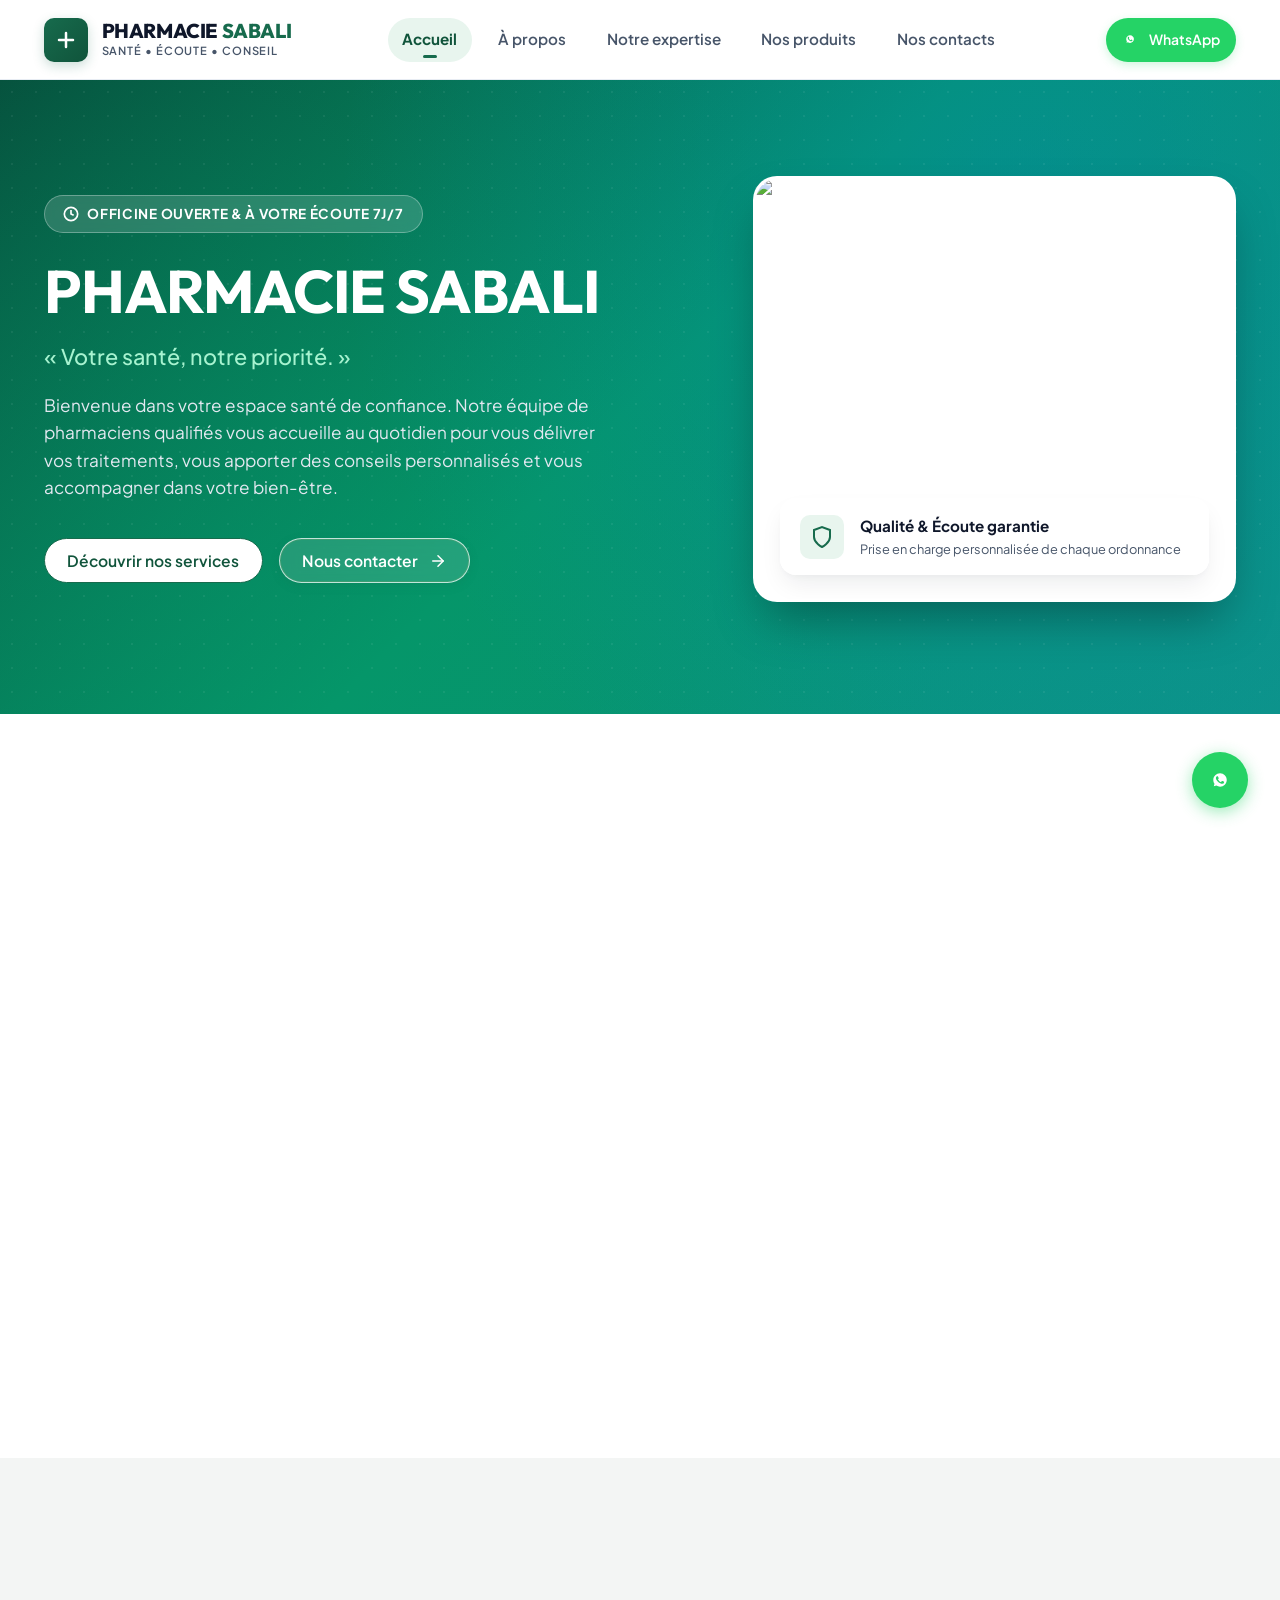
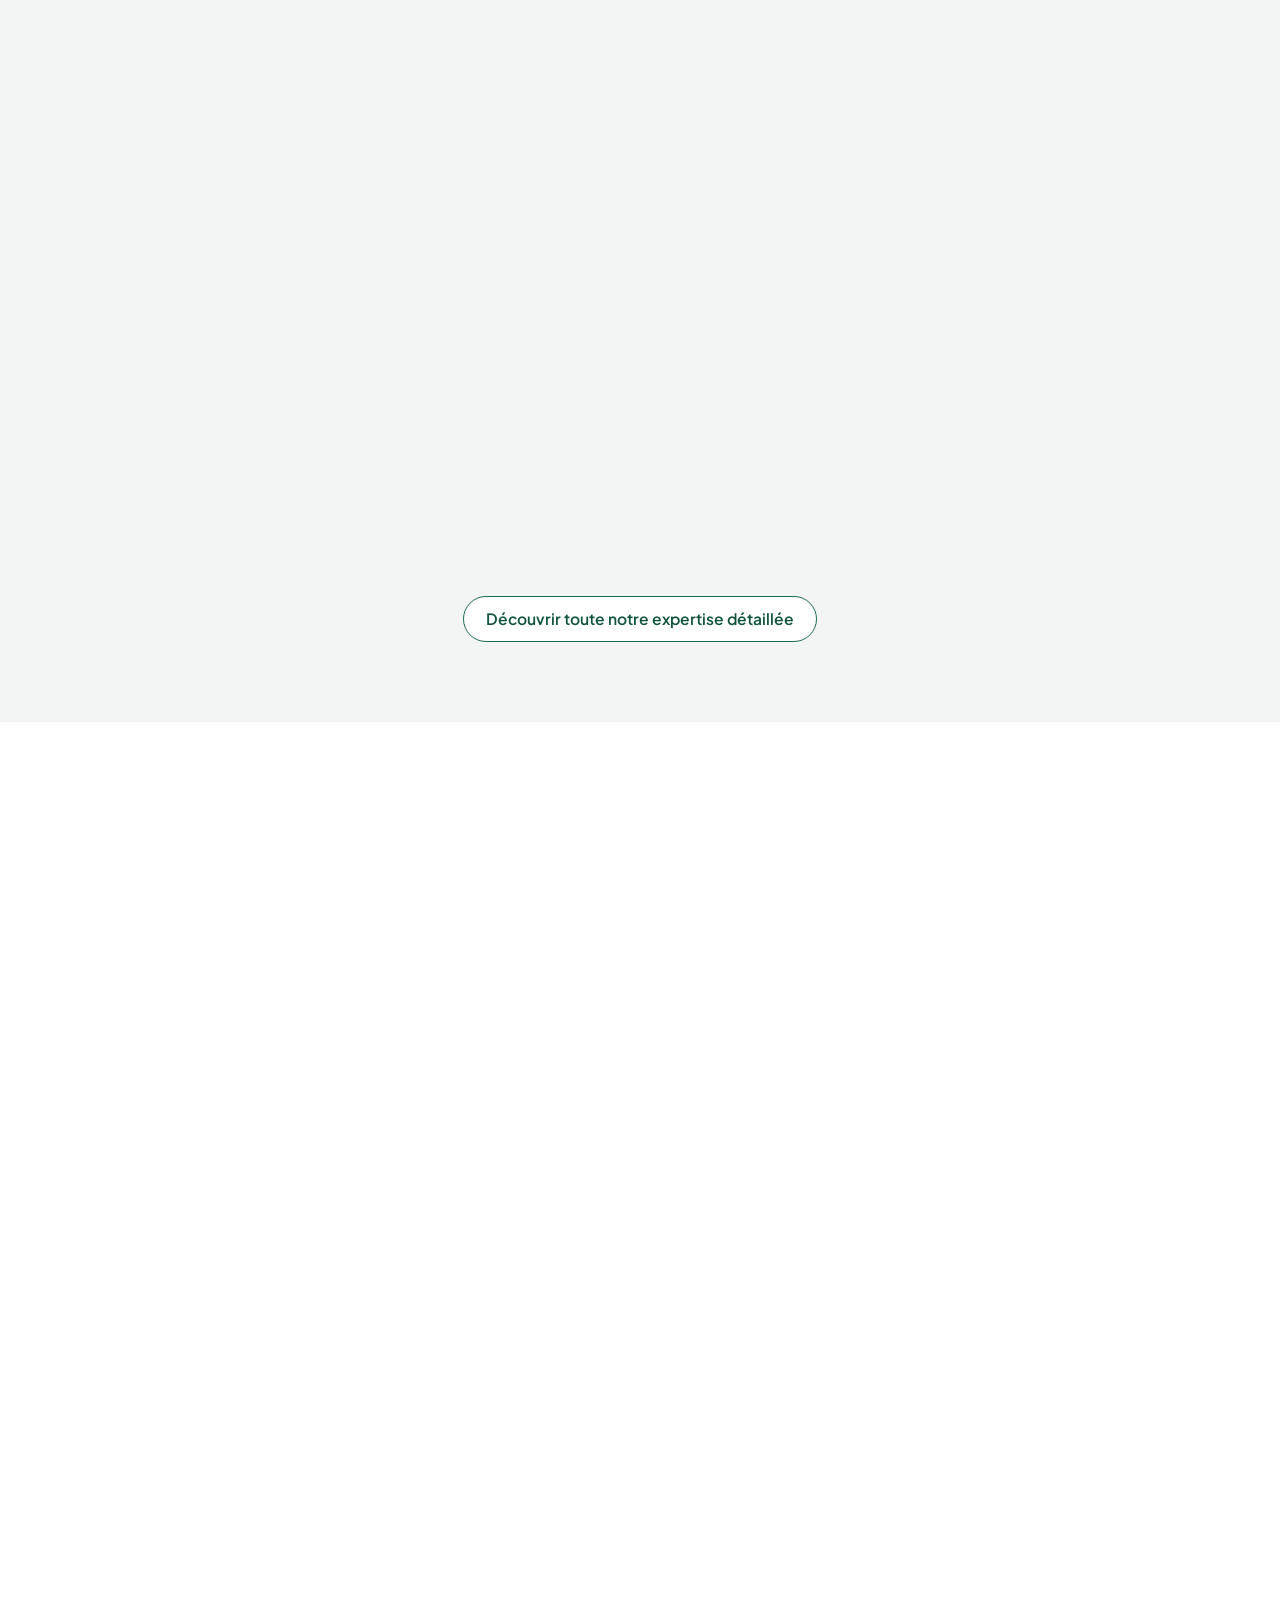
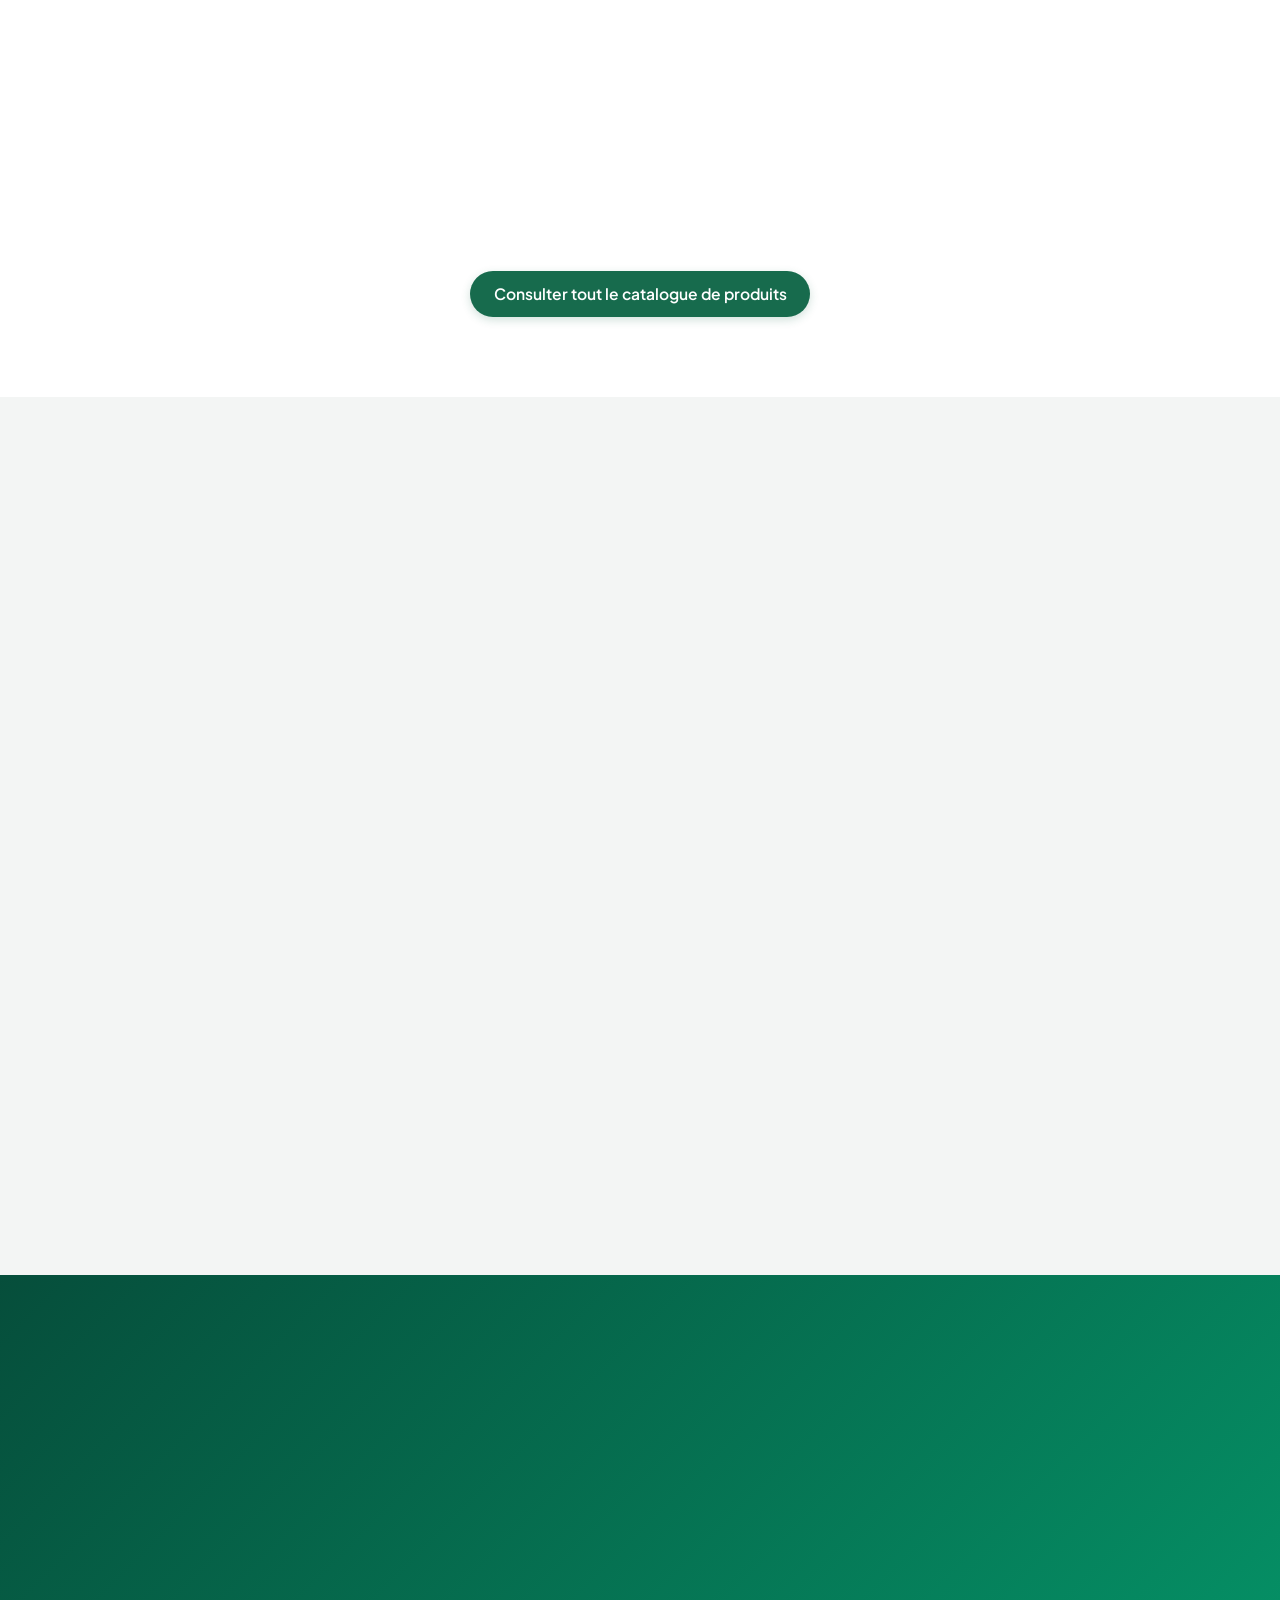
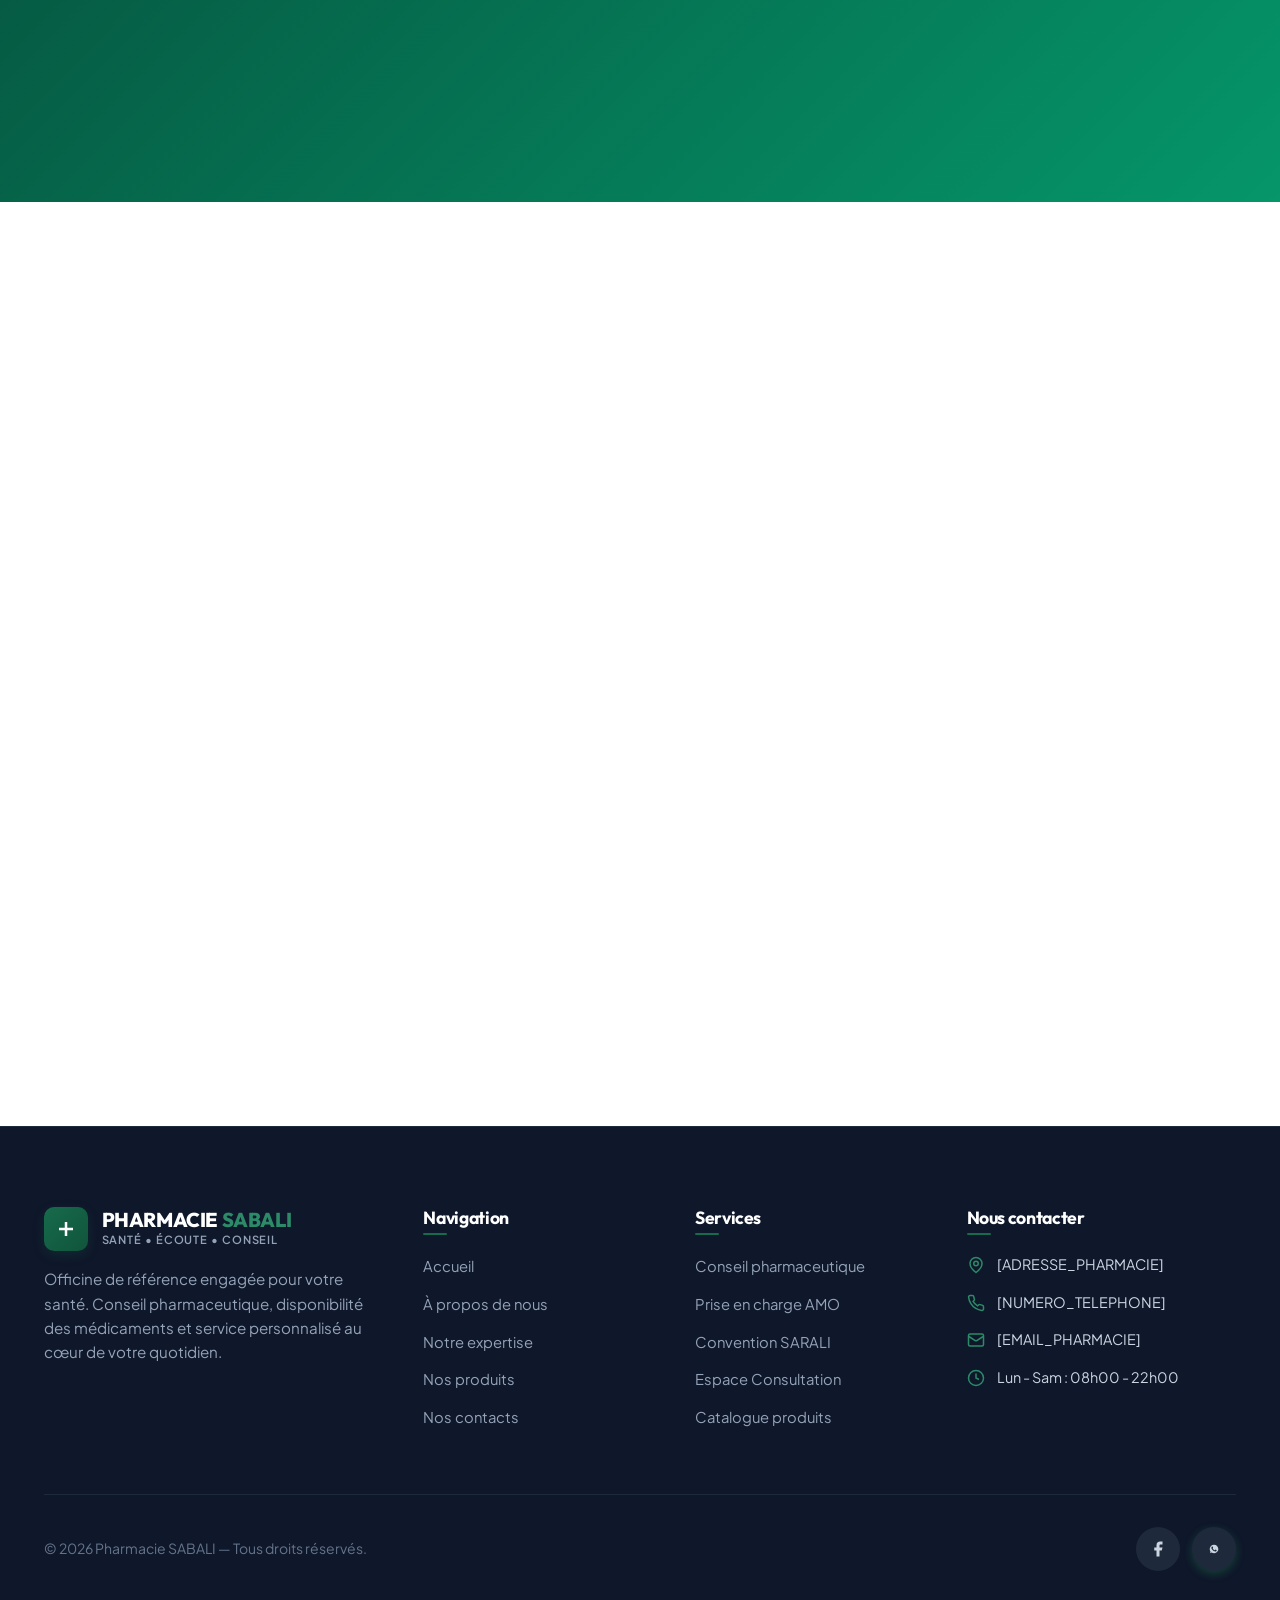
==== index.html @ 8c136608 "Merge pull request #1 from Faguimba223/amelioration-design-pharmacie ### Titre  Amélioration du desi" ====
<!DOCTYPE html>
<html lang="fr">
<head>
  <meta charset="UTF-8">
  <meta name="viewport" content="width=device-width, initial-scale=1.0">
  <title>PHARMACIE SABALI — Accueil | Votre santé, notre priorité</title>
  <meta name="description" content="Bienvenue à la Pharmacie SABALI. Conseil pharmaceutique, délivrance de médicaments, parapharmacie, matériel médical et services sur place (AMO, SARALI, Consultation).">
  
  <!-- Favicon -->
  <link rel="icon" type="image/svg+xml" href="favicon.svg">
  <link rel="alternate icon" href="favicon.ico">

  <!-- Open Graph -->
  <meta property="og:title" content="PHARMACIE SABALI — Votre santé, notre priorité">
  <meta property="og:description" content="Officine moderne et humaine : conseils de santé personnalisés, parapharmacie et services sur place.">
  <meta property="og:type" content="website">
  <meta property="og:image" content="images/pharmacie/hero.jpg">

  <!-- Feuilles de style -->
  <link rel="stylesheet" href="css/style.css">
</head>
<body>

  <!-- ==================== HEADER & NAVIGATION ==================== -->
  <header class="site-header" id="header">
    <div class="container header-container">
      <a href="index.html" class="logo-link" aria-label="Retour à l'accueil Pharmacie SABALI">
        <div class="logo-badge">
          <!-- Icône Croix Médicale SVG -->
          <svg width="24" height="24" viewBox="0 0 24 24" fill="none" stroke="currentColor" stroke-width="2.5" stroke-linecap="round" stroke-linejoin="round">
            <path d="M12 5v14M5 12h14"/>
          </svg>
        </div>
        <div class="logo-text">
          <div class="logo-title">PHARMACIE <span>SABALI</span></div>
          <div class="logo-tagline">Santé • Écoute • Conseil</div>
        </div>
      </a>

      <!-- Navigation Desktop -->
      <nav class="main-nav" aria-label="Navigation principale">
        <ul class="nav-links">
          <li><a href="index.html" class="nav-link active">Accueil</a></li>
          <li><a href="a-propos.html" class="nav-link">À propos</a></li>
          <li><a href="expertise.html" class="nav-link">Notre expertise</a></li>
          <li><a href="produits.html" class="nav-link">Nos produits</a></li>
          <li><a href="contact.html" class="nav-link">Nos contacts</a></li>
        </ul>
      </nav>

      <!-- CTA Header -->
      <div class="header-cta-group">
        <button class="btn btn-whatsapp btn-sm" data-wa-action="ask-info" title="Écrire à la pharmacie sur WhatsApp">
          <!-- WhatsApp Icon -->
          <svg width="18" height="18" viewBox="0 0 24 24" fill="currentColor">
            <path d="M12.031 6.172c-3.181 0-5.767 2.586-5.768 5.766-.001 1.298.38 2.27 1.019 3.287l-.582 2.128 2.182-.573c.978.58 1.911.928 3.145.929 3.178 0 5.767-2.587 5.768-5.766.001-3.187-2.575-5.771-5.764-5.771zm3.392 8.244c-.144.405-.837.774-1.17.824-.299.045-.677.063-1.092-.069-.252-.08-.575-.187-.988-.365-1.739-.751-2.874-2.502-2.961-2.617-.087-.116-.708-.94-.708-1.793s.448-1.273.607-1.446c.159-.173.346-.217.462-.217l.332.007c.106.005.249-.04.39.298.144.347.491 1.2.534 1.287.043.087.072.188.014.303-.058.116-.087.188-.173.289l-.26.303c-.087.087-.179.182-.077.357.101.174.449.741.963 1.2 0.662.59 1.22.772 1.393.859.173.087.275.072.376-.044.101-.116.433-.506.549-.679.116-.173.231-.145.39-.087s1.011.477 1.184.564.289.13.332.202c.043.073.043.419-.101.824z"/>
          </svg>
          <span>WhatsApp</span>
        </button>
        <!-- Bouton Menu Mobile Hamburger -->
        <button class="mobile-toggle" aria-label="Ouvrir le menu de navigation" aria-expanded="false">
          <span class="hamburger-line"></span>
        </button>
      </div>
    </div>
  </header>

  <!-- Tiroir Mobile Drawer -->
  <div class="mobile-menu-drawer" id="mobileDrawer">
    <ul class="mobile-nav-links">
      <li><a href="index.html" class="nav-link active">Accueil</a></li>
      <li><a href="a-propos.html" class="nav-link">À propos</a></li>
      <li><a href="expertise.html" class="nav-link">Notre expertise</a></li>
      <li><a href="produits.html" class="nav-link">Nos produits</a></li>
      <li><a href="contact.html" class="nav-link">Nos contacts</a></li>
    </ul>
    <button class="btn btn-whatsapp" style="width: 100%;" data-wa-action="ask-info">
      Contact direct sur WhatsApp
    </button>
  </div>

  <main>
    <!-- ==================== 7.1 HERO SECTION ==================== -->
    <section class="hero-section">
      <div class="hero-overlay"></div>
      <div class="hero-pattern"></div>
      <div class="container hero-grid">
        <div class="hero-content fade-in-element is-visible">
          <div class="hero-badge-tag">
            <!-- Icone pulsation santé -->
            <svg width="16" height="16" viewBox="0 0 24 24" fill="none" stroke="currentColor" stroke-width="2.5"><circle cx="12" cy="12" r="10"/><polyline points="12 6 12 12 16 14"/></svg>
            <span>Officine Ouverte & À votre écoute 7j/7</span>
          </div>
          <h1 class="hero-title">PHARMACIE SABALI</h1>
          <p class="hero-tagline">« Votre santé, notre priorité. »</p>
          <p class="hero-description">
            Bienvenue dans votre espace santé de confiance. Notre équipe de pharmaciens qualifiés vous accueille au quotidien pour vous délivrer vos traitements, vous apporter des conseils personnalisés et vous accompagner dans votre bien-être.
          </p>
          <div class="btn-group">
            <a href="#services" class="btn btn-secondary">Découvrir nos services</a>
            <a href="contact.html" class="btn btn-outline-white btn-premium">Nous contacter<svg class="btn-arrow" width="18" height="18" viewBox="0 0 24 24" fill="none" stroke="currentColor" stroke-width="2" stroke-linecap="round" stroke-linejoin="round" aria-hidden="true"><path d="M5 12h14"/><path d="m12 5 7 7-7 7"/></svg></a>
          </div>
        </div>

        <div class="hero-visual fade-in-element is-visible">
          <div class="hero-visual-card">
            <!-- Emplacement d'image facilement remplaçable avec placeholder [PHOTO_PHARMACIE] -->
            <img src="images/pharmacie/hero.jpg" alt="Pharmacie SABALI — Façade et espace officinal [PHOTO_PHARMACIE]" class="hero-image">
            <div class="hero-floating-badge">
              <div class="badge-icon-box">
                <svg width="24" height="24" viewBox="0 0 24 24" fill="none" stroke="currentColor" stroke-width="2"><path d="M12 22s8-4 8-10V5l-8-3-8 3v7c0 6 8 10 8 10z"/></svg>
              </div>
              <div>
                <div style="font-weight: 700; font-size: 0.95rem;">Qualité & Écoute garantie</div>
                <div style="font-size: 0.8rem; color: var(--text-muted);">Prise en charge personnalisée de chaque ordonnance</div>
              </div>
            </div>
          </div>
        </div>
      </div>
    </section>

    <!-- ==================== 7.2 PRÉSENTATION DE LA PHARMACIE ==================== -->
    <section class="section">
      <div class="container">
        <div class="presentation-grid">
          <div class="presentation-image-wrapper fade-in-element">
            <img src="images/pharmacie/interieur.jpg" alt="Intérieur moderne de la Pharmacie SABALI [PHOTO_PHARMACIE]" loading="lazy">
          </div>
          <div class="presentation-text fade-in-element">
            <span class="section-badge">Proximité & Dévouement</span>
            <h2 class="section-title">Une pharmacie moderne au cœur de votre quartier</h2>
            <p class="lead">
              La <strong>Pharmacie SABALI</strong> est un lieu de santé engagé au plus près de la population locale, alliant rigueur médicale, écoute humaine et disponibilité.
            </p>
            <p>
              Notre mission est de veiller au bon usage du médicament, de vous orienter dans votre parcours de soins et de mettre à votre disposition un large choix de produits pharmaceutiques et de parapharmacie répondant aux normes les plus exigeantes.
            </p>
            
            <div class="stats-grid">
              <div class="stat-item">
                <div class="stat-number">100%</div>
                <div class="stat-label">Conseils personnalisés</div>
              </div>
              <div class="stat-item">
                <div class="stat-number">+10 000</div>
                <div class="stat-label">Références en stock</div>
              </div>
            </div>

            <div style="margin-top: 2rem;">
              <a href="a-propos.html" class="btn btn-primary">En savoir plus sur notre histoire</a>
            </div>
          </div>
        </div>
      </div>
    </section>

    <!-- ==================== 7.3 NOS SERVICES ==================== -->
    <section class="section section-alt" id="services">
      <div class="container">
        <div class="section-header fade-in-element">
          <span class="section-badge">Nos Engagements</span>
          <h2 class="section-title">Nos services pharmaceutiques</h2>
          <p class="section-subtitle">
            Une prise en charge globale pour sécuriser vos traitements et préserver votre capital santé.
          </p>
        </div>

        <div class="cards-grid-4">
          <!-- Service 1 -->
          <article class="service-card fade-in-element">
            <div class="service-icon-box">
              <svg width="28" height="28" viewBox="0 0 24 24" fill="none" stroke="currentColor" stroke-width="2"><path d="m10.5 20.5 10-10a4.95 4.95 0 1 0-7-7l-10 10a4.95 4.95 0 1 0 7 7Z"/><path d="m8.5 8.5 7 7"/></svg>
            </div>
            <h3>Conseil pharmaceutique</h3>
            <p>Analyse minutieuse de vos ordonnances, explications claires des posologies et vérification des interactions médicamenteuses.</p>
            <span class="tag-demo">Exemple modifiable</span>
          </article>

          <!-- Service 2 -->
          <article class="service-card fade-in-element">
            <div class="service-icon-box">
              <svg width="28" height="28" viewBox="0 0 24 24" fill="none" stroke="currentColor" stroke-width="2"><path d="M19 14c1.49-1.46 3-3.21 3-5.5A5.5 5.5 0 0 0 16.5 3c-1.76 0-3 .5-4.5 2-1.5-1.5-2.74-2-4.5-2A5.5 5.5 0 0 0 2 8.5c0 2.3 1.5 4.05 3 5.5l7 7Z"/></svg>
            </div>
            <h3>Accompagnement patients</h3>
            <p>Suivi régulier des pathologies chroniques (diabète, hypertension, asthme) pour améliorer votre confort de vie au quotidien.</p>
            <span class="tag-demo">Exemple modifiable</span>
          </article>

          <!-- Service 3 -->
          <article class="service-card fade-in-element">
            <div class="service-icon-box">
              <svg width="28" height="28" viewBox="0 0 24 24" fill="none" stroke="currentColor" stroke-width="2"><path d="M6 2 3 6v14a2 2 0 0 0 2 2h14a2 2 0 0 0 2-2V6l-3-4Z"/><path d="M3 6h18"/><path d="M16 10a4 4 0 0 1-8 0"/></svg>
            </div>
            <h3>Vente de produits</h3>
            <p>Disponibilité constante de médicaments essentiels, génériques certifiés et dispositifs de santé aux normes internationales.</p>
            <span class="tag-demo">Exemple modifiable</span>
          </article>

          <!-- Service 4 -->
          <article class="service-card fade-in-element">
            <div class="service-icon-box">
              <svg width="28" height="28" viewBox="0 0 24 24" fill="none" stroke="currentColor" stroke-width="2"><circle cx="12" cy="12" r="10"/><path d="M12 16v-4"/><path d="M12 8h.01"/></svg>
            </div>
            <h3>Information & Orientation</h3>
            <p>Sensibilisation préventive, conseils d'hygiène de vie et orientation ciblée vers les praticiens ou centres d'urgence adaptés.</p>
            <span class="tag-demo">Exemple modifiable</span>
          </article>
        </div>

        <div style="text-align: center; margin-top: 3rem;">
          <a href="expertise.html" class="btn btn-secondary">Découvrir toute notre expertise détaillée</a>
        </div>
      </div>
    </section>

    <!-- ==================== 7.4 NOS PRODUITS (APERÇU DES CATÉGORIES) ==================== -->
    <section class="section">
      <div class="container">
        <div class="section-header fade-in-element">
          <span class="section-badge">Notre Catalogue</span>
          <h2 class="section-title">Aperçu de nos catégories de produits</h2>
          <p class="section-subtitle">
            Explorez notre sélection de produits rigoureusement contrôlés pour toute la famille.
          </p>
        </div>

        <div class="cards-grid-3">
          <!-- Catégorie 1 : Médicaments -->
          <article class="category-card fade-in-element">
            <div class="category-image-wrap">
              <img src="images/produits/cat-medicaments.svg" alt="Médicaments et conseil pharmaceutique" loading="lazy">
            </div>
            <div class="category-body">
              <h3>Médicaments</h3>
              <p>Médicaments éthiques et génériques, comprimés, sirops et solutions injectables sous contrôle pharmaceutique strict.</p>
              <a href="produits.html?cat=medicaments" class="btn btn-secondary btn-sm">Voir les produits</a>
            </div>
          </article>

          <!-- Catégorie 2 : Parapharmacie -->
          <article class="category-card fade-in-element">
            <div class="category-image-wrap">
              <img src="images/produits/cat-parapharmacie.svg" alt="Produits de Parapharmacie" loading="lazy">
            </div>
            <div class="category-body">
              <h3>Parapharmacie</h3>
              <p>Dermo-cosmétique, crèmes solaires haute protection, sérums hydratants et soins pour peaux sensibles.</p>
              <a href="produits.html?cat=parapharmacie" class="btn btn-secondary btn-sm">Voir les produits</a>
            </div>
          </article>

          <!-- Catégorie 3 : Hygiène et soins -->
          <article class="category-card fade-in-element">
            <div class="category-image-wrap">
              <img src="images/produits/cat-hygiene.svg" alt="Hygiène et soins corporels" loading="lazy">
            </div>
            <div class="category-body">
              <h3>Hygiène et soins</h3>
              <p>Gels lavants dermatologiques, solutions antiseptiques, dentifrices et articles d'hygiène corporelle quotidienne.</p>
              <a href="produits.html?cat=hygiene" class="btn btn-secondary btn-sm">Voir les produits</a>
            </div>
          </article>

          <!-- Catégorie 4 : Produits pour bébé -->
          <article class="category-card fade-in-element">
            <div class="category-image-wrap">
              <img src="images/produits/cat-bebe.svg" alt="Produits pour bébé et maman" loading="lazy">
            </div>
            <div class="category-body">
              <h3>Produits pour bébé</h3>
              <p>Laits infantiles de qualité, liniments oléo-calcaires bio, eaux nettoyantes douces et accessoires de puériculture.</p>
              <a href="produits.html?cat=bebe" class="btn btn-secondary btn-sm">Voir les produits</a>
            </div>
          </article>

          <!-- Catégorie 5 : Matériel médical -->
          <article class="category-card fade-in-element">
            <div class="category-image-wrap">
              <img src="images/produits/cat-materiel.svg" alt="Matériel médical et maintien à domicile" loading="lazy">
            </div>
            <div class="category-body">
              <h3>Matériel médical</h3>
              <p>Tensiomètres électroniques, thermomètres infrarouges, oxymètres de pouls et matériel d'aide à la mobilité.</p>
              <a href="produits.html?cat=materiel" class="btn btn-secondary btn-sm">Voir les produits</a>
            </div>
          </article>

          <!-- Catégorie 6 : Bien-être -->
          <article class="category-card fade-in-element">
            <div class="category-image-wrap">
              <img src="images/produits/cat-bien-etre.svg" alt="Bien-être et compléments alimentaires" loading="lazy">
            </div>
            <div class="category-body">
              <h3>Bien-être & Nutrition</h3>
              <p>Compléments alimentaires, vitamines, magnésium marin, infusions relaxantes et solutions pour tonus & vitalité.</p>
              <a href="produits.html?cat=bien-etre" class="btn btn-secondary btn-sm">Voir les produits</a>
            </div>
          </article>
        </div>

        <div style="text-align: center; margin-top: 3rem;">
          <a href="produits.html" class="btn btn-primary">Consulter tout le catalogue de produits</a>
        </div>
      </div>
    </section>

    <!-- ==================== 7.5 SERVICES SUR PLACE ==================== -->
    <section class="section section-alt">
      <div class="container">
        <div class="section-header fade-in-element">
          <span class="section-badge">Facilités & Accompagnement</span>
          <h2 class="section-title">Nos services disponibles sur place</h2>
          <p class="section-subtitle">
            Profitez de prestations dédiées pour simplifier vos démarches et assurer votre bien-être directement en officine.
          </p>
        </div>

        <div class="onsite-services-grid">
          <!-- Carte AMO -->
          <article class="onsite-card fade-in-element">
            <div class="onsite-card-header">
              <div class="onsite-badge-icon">
                <svg width="26" height="26" viewBox="0 0 24 24" fill="none" stroke="currentColor" stroke-width="2"><rect width="20" height="14" x="2" y="5" rx="2"/><line x1="2" x2="22" y1="10" y2="10"/></svg>
              </div>
              <div>
                <h3>AMO</h3>
                <div style="font-size: 0.85rem; color: var(--text-muted);">Assurance Maladie Obligatoire</div>
              </div>
            </div>
            <div class="onsite-card-body">
              <p>
                Prise en charge directe de vos ordonnances conventionnées avec le système AMO. Notre équipe gère le tiers-payant pour vous éviter l'avance intégrale des frais.
              </p>
              <ul class="onsite-features">
                <li>
                  <svg width="18" height="18" viewBox="0 0 24 24" fill="none" stroke="currentColor" stroke-width="2.5"><polyline points="20 6 9 17 4 12"/></svg>
                  <span>Traitement rapide des feuilles de soins</span>
                </li>
                <li>
                  <svg width="18" height="18" viewBox="0 0 24 24" fill="none" stroke="currentColor" stroke-width="2.5"><polyline points="20 6 9 17 4 12"/></svg>
                  <span>Vérification des droits et prise en charge</span>
                </li>
                <li>
                  <svg width="18" height="18" viewBox="0 0 24 24" fill="none" stroke="currentColor" stroke-width="2.5"><polyline points="20 6 9 17 4 12"/></svg>
                  <span>Conseils sur le panier de médicaments remboursables</span>
                </li>
              </ul>
              <span class="tag-demo">Description modulable selon convention</span>
            </div>
          </article>

          <!-- Carte SARALI -->
          <article class="onsite-card fade-in-element">
            <div class="onsite-card-header">
              <div class="onsite-badge-icon">
                <svg width="26" height="26" viewBox="0 0 24 24" fill="none" stroke="currentColor" stroke-width="2"><path d="M16 21v-2a4 4 0 0 0-4-4H6a4 4 0 0 0-4 4v2"/><circle cx="9" cy="7" r="4"/><path d="M22 21v-2a4 4 0 0 0-3-3.87"/><path d="M16 3.13a4 4 0 0 1 0 7.75"/></svg>
              </div>
              <div>
                <h3>SARALI</h3>
                <div style="font-size: 0.85rem; color: var(--text-muted);">Services de facilitation & Mutuelles</div>
              </div>
            </div>
            <div class="onsite-card-body">
              <p>
                Conventionnement et partenariat avec le dispositif SARALI et mutuelles agréées pour fluidifier l'accès aux soins de santé de proximité.
              </p>
              <ul class="onsite-features">
                <li>
                  <svg width="18" height="18" viewBox="0 0 24 24" fill="none" stroke="currentColor" stroke-width="2.5"><polyline points="20 6 9 17 4 12"/></svg>
                  <span>Guichet dédié pour adhérents SARALI</span>
                </li>
                <li>
                  <svg width="18" height="18" viewBox="0 0 24 24" fill="none" stroke="currentColor" stroke-width="2.5"><polyline points="20 6 9 17 4 12"/></svg>
                  <span>Facilitation des démarches administratives</span>
                </li>
                <li>
                  <svg width="18" height="18" viewBox="0 0 24 24" fill="none" stroke="currentColor" stroke-width="2.5"><polyline points="20 6 9 17 4 12"/></svg>
                  <span>Clarté sur le reste à charge</span>
                </li>
              </ul>
              <span class="tag-demo">Description modulable selon accord</span>
            </div>
          </article>

          <!-- Carte Consultation -->
          <article class="onsite-card fade-in-element">
            <div class="onsite-card-header">
              <div class="onsite-badge-icon">
                <svg width="26" height="26" viewBox="0 0 24 24" fill="none" stroke="currentColor" stroke-width="2"><path d="M22 12h-4l-3 9L9 3l-3 9H2"/></svg>
              </div>
              <div>
                <h3>Consultation</h3>
                <div style="font-size: 0.85rem; color: var(--text-muted);">Espace Conseil & Suivi santé</div>
              </div>
            </div>
            <div class="onsite-card-body">
              <p>
                Espace confidentiel aménagé pour un échange direct avec le pharmacien, le contrôle des constantes et les premiers conseils d'urgence.
              </p>
              <ul class="onsite-features">
                <li>
                  <svg width="18" height="18" viewBox="0 0 24 24" fill="none" stroke="currentColor" stroke-width="2.5"><polyline points="20 6 9 17 4 12"/></svg>
                  <span>Prise de tension artérielle & glycémie capillaire</span>
                </li>
                <li>
                  <svg width="18" height="18" viewBox="0 0 24 24" fill="none" stroke="currentColor" stroke-width="2.5"><polyline points="20 6 9 17 4 12"/></svg>
                  <span>Entretiens personnalisés confidentiels</span>
                </li>
                <li>
                  <svg width="18" height="18" viewBox="0 0 24 24" fill="none" stroke="currentColor" stroke-width="2.5"><polyline points="20 6 9 17 4 12"/></svg>
                  <span>Orientation médicale rapide en cas d'urgence</span>
                </li>
              </ul>
              <span class="tag-demo">Services sous supervision pharmaceutique</span>
            </div>
          </article>
        </div>
      </div>
    </section>

    <!-- ==================== 7.6 SECTION CALL TO ACTION (CTA) ==================== -->
    <section class="cta-section">
      <div class="container">
        <div class="cta-box fade-in-element">
          <h2>Une question ou besoin d'un conseil médical immédiat ?</h2>
          <p>
            Notre équipe de professionnels de santé est à votre écoute pour vous guider, vérifier la disponibilité d'un traitement ou vous accueillir en officine.
          </p>
          <div class="btn-group" style="justify-content: center;">
            <a href="contact.html" class="btn btn-secondary btn-lg">Nous contacter</a>
            <button class="btn btn-whatsapp btn-lg" data-wa-action="ask-info">
              <!-- WhatsApp Icon -->
              <svg width="20" height="20" viewBox="0 0 24 24" fill="currentColor"><path d="M12.031 6.172c-3.181 0-5.767 2.586-5.768 5.766-.001 1.298.38 2.27 1.019 3.287l-.582 2.128 2.182-.573c.978.58 1.911.928 3.145.929 3.178 0 5.767-2.587 5.768-5.766.001-3.187-2.575-5.771-5.764-5.771zm3.392 8.244c-.144.405-.837.774-1.17.824-.299.045-.677.063-1.092-.069-.252-.08-.575-.187-.988-.365-1.739-.751-2.874-2.502-2.961-2.617-.087-.116-.708-.94-.708-1.793s.448-1.273.607-1.446c.159-.173.346-.217.462-.217l.332.007c.106.005.249-.04.39.298.144.347.491 1.2.534 1.287.043.087.072.188.014.303-.058.116-.087.188-.173.289l-.26.303c-.087.087-.179.182-.077.357.101.174.449.741.963 1.2 0.662.59 1.22.772 1.393.859.173.087.275.072.376-.044.101-.116.433-.506.549-.679.116-.173.231-.145.39-.087s1.011.477 1.184.564.289.13.332.202c.043.073.043.419-.101.824z"/></svg>
              <span>Discuter sur WhatsApp</span>
            </button>
          </div>
        </div>
      </div>
    </section>

    <!-- ==================== 7.7 APERÇU CONTACT ==================== -->
    <section class="section">
      <div class="container">
        <div class="contact-grid">
          <!-- Coordonnées rapides -->
          <div class="contact-info-card fade-in-element">
            <div>
              <span class="section-badge">Visitez-nous</span>
              <h2>Pharmacie SABALI</h2>
              <p>Retrouvez-nous facilement ou contactez-nous avant votre venue.</p>
            </div>

            <div class="contact-info-item">
              <div class="contact-info-icon">
                <svg width="22" height="22" viewBox="0 0 24 24" fill="none" stroke="currentColor" stroke-width="2"><path d="M20 10c0 6-8 12-8 12s-8-6-8-12a8 8 0 0 1 16 0Z"/><circle cx="12" cy="10" r="3"/></svg>
              </div>
              <div>
                <div class="contact-info-label">Adresse</div>
                <div class="contact-info-value">[ADRESSE_PHARMACIE]</div>
                <div class="contact-info-desc">Quartier Sabali — Emplacement central facilement accessible</div>
              </div>
            </div>

            <div class="contact-info-item">
              <div class="contact-info-icon">
                <svg width="22" height="22" viewBox="0 0 24 24" fill="none" stroke="currentColor" stroke-width="2"><circle cx="12" cy="12" r="10"/><polyline points="12 6 12 12 16 14"/></svg>
              </div>
              <div>
                <div class="contact-info-label">Horaires d'ouverture</div>
                <div class="contact-info-value">Lun - Sam : 08h00 – 22h00</div>
                <div class="contact-info-desc">Dimanche & Jours fériés : Garde selon rotation [HORAIRES]</div>
              </div>
            </div>

            <div class="contact-info-item">
              <div class="contact-info-icon">
                <svg width="22" height="22" viewBox="0 0 24 24" fill="none" stroke="currentColor" stroke-width="2"><path d="M22 16.92v3a2 2 0 0 1-2.18 2 19.79 19.79 0 0 1-8.63-3.07 19.5 19.5 0 0 1-6-6 19.79 19.79 0 0 1-3.07-8.67A2 2 0 0 1 4.11 2h3a2 2 0 0 1 2 1.72 12.84 12.84 0 0 0 .7 2.81 2 2 0 0 1-.45 2.11L8.09 9.91a16 16 0 0 0 6 6l1.27-1.27a2 2 0 0 1 2.11-.45 12.84 12.84 0 0 0 2.81.7A2 2 0 0 1 22 16.92z"/></svg>
              </div>
              <div>
                <div class="contact-info-label">Téléphone & WhatsApp</div>
                <div class="contact-info-value"><a href="tel:+22300000000">[NUMERO_TELEPHONE]</a></div>
                <div class="contact-info-desc">WhatsApp : [NUMERO_WHATSAPP]</div>
              </div>
            </div>

            <div>
              <a href="contact.html" class="btn btn-secondary" style="width: 100%;">
                Voir la page contact complète & itinéraire
              </a>
            </div>
          </div>

          <!-- Mini Formulaire de contact rapide -->
          <div class="contact-form-card fade-in-element">
            <h3 style="margin-bottom: 0.5rem;">Écrivez-nous un message</h3>
            <p style="margin-bottom: 1.5rem; font-size: 0.95rem;">
              Remplissez ce formulaire pour nous poser une question ou vérifier une disponibilité.
            </p>

            <form class="contact-form" novalidate>
              <div class="form-group">
                <label class="form-label" for="homeNom">Nom et prénom <span class="required">*</span></label>
                <input type="text" id="homeNom" name="nom" class="form-control" placeholder="Ex : Moussa Diarra" required>
              </div>

              <div class="form-group">
                <label class="form-label" for="homeTel">Téléphone <span class="required">*</span></label>
                <input type="tel" id="homeTel" name="telephone" class="form-control" placeholder="Ex : +223 70 00 00 00" required>
              </div>

              <div class="form-group">
                <label class="form-label" for="homeEmail">Adresse e-mail <span class="required">*</span></label>
                <input type="email" id="homeEmail" name="email" class="form-control" placeholder="Ex : moussa@exemple.com" required>
              </div>

              <div class="form-group">
                <label class="form-label" for="homeMessage">Message <span class="required">*</span></label>
                <textarea id="homeMessage" name="message" class="form-control" placeholder="Votre message ou demande de renseignements..." required></textarea>
              </div>

              <button type="submit" class="btn btn-primary" style="width: 100%;">
                Envoyer le message
              </button>
              <div style="font-size: 0.775rem; text-align: center; color: var(--text-light); margin-top: 0.75rem;">
                * Démonstration sans backend — Vos données ne sont pas transmises à des tiers.
              </div>
            </form>
          </div>
        </div>
      </div>
    </section>
  </main>

  <!-- ==================== FOOTER ==================== -->
  <footer class="site-footer">
    <div class="container">
      <div class="footer-grid">
        <!-- Colonne 1 : Brand -->
        <div class="footer-brand">
          <div class="logo-link" style="color: #ffffff;">
            <div class="logo-badge">
              <svg width="24" height="24" viewBox="0 0 24 24" fill="none" stroke="currentColor" stroke-width="2.5"><path d="M12 5v14M5 12h14"/></svg>
            </div>
            <div class="logo-text">
              <div class="logo-title" style="color: #ffffff;">PHARMACIE <span style="color: var(--primary-light);">SABALI</span></div>
              <div class="logo-tagline" style="color: #94a3b8;">Santé • Écoute • Conseil</div>
            </div>
          </div>
          <p>
            Officine de référence engagée pour votre santé. Conseil pharmaceutique, disponibilité des médicaments et service personnalisé au cœur de votre quotidien.
          </p>
        </div>

        <!-- Colonne 2 : Liens de navigation -->
        <div>
          <h4 class="footer-title">Navigation</h4>
          <ul class="footer-links">
            <li><a href="index.html">Accueil</a></li>
            <li><a href="a-propos.html">À propos de nous</a></li>
            <li><a href="expertise.html">Notre expertise</a></li>
            <li><a href="produits.html">Nos produits</a></li>
            <li><a href="contact.html">Nos contacts</a></li>
          </ul>
        </div>

        <!-- Colonne 3 : Services sur place -->
        <div>
          <h4 class="footer-title">Services</h4>
          <ul class="footer-links">
            <li><a href="index.html#services">Conseil pharmaceutique</a></li>
            <li><a href="index.html#services">Prise en charge AMO</a></li>
            <li><a href="index.html#services">Convention SARALI</a></li>
            <li><a href="index.html#services">Espace Consultation</a></li>
            <li><a href="produits.html">Catalogue produits</a></li>
          </ul>
        </div>

        <!-- Colonne 4 : Coordonnées -->
        <div>
          <h4 class="footer-title">Nous contacter</h4>
          <ul class="footer-contact-list">
            <li class="footer-contact-item">
              <svg width="18" height="18" viewBox="0 0 24 24" fill="none" stroke="currentColor" stroke-width="2"><path d="M20 10c0 6-8 12-8 12s-8-6-8-12a8 8 0 0 1 16 0Z"/><circle cx="12" cy="10" r="3"/></svg>
              <span>[ADRESSE_PHARMACIE]</span>
            </li>
            <li class="footer-contact-item">
              <svg width="18" height="18" viewBox="0 0 24 24" fill="none" stroke="currentColor" stroke-width="2"><path d="M22 16.92v3a2 2 0 0 1-2.18 2 19.79 19.79 0 0 1-8.63-3.07 19.5 19.5 0 0 1-6-6 19.79 19.79 0 0 1-3.07-8.67A2 2 0 0 1 4.11 2h3a2 2 0 0 1 2 1.72 12.84 12.84 0 0 0 .7 2.81 2 2 0 0 1-.45 2.11L8.09 9.91a16 16 0 0 0 6 6l1.27-1.27a2 2 0 0 1 2.11-.45 12.84 12.84 0 0 0 2.81.7A2 2 0 0 1 22 16.92z"/></svg>
              <span>[NUMERO_TELEPHONE]</span>
            </li>
            <li class="footer-contact-item">
              <svg width="18" height="18" viewBox="0 0 24 24" fill="none" stroke="currentColor" stroke-width="2"><rect width="20" height="16" x="2" y="4" rx="2"/><path d="m22 7-8.97 5.7a1.94 1.94 0 0 1-2.06 0L2 7"/></svg>
              <span>[EMAIL_PHARMACIE]</span>
            </li>
            <li class="footer-contact-item">
              <svg width="18" height="18" viewBox="0 0 24 24" fill="none" stroke="currentColor" stroke-width="2"><circle cx="12" cy="12" r="10"/><polyline points="12 6 12 12 16 14"/></svg>
              <span>Lun - Sam : 08h00 - 22h00</span>
            </li>
          </ul>
        </div>
      </div>

      <!-- Bas de footer -->
      <div class="footer-bottom">
        <div>
          © 2026 Pharmacie SABALI — Tous droits réservés.
        </div>
        <div class="social-links">
          <a href="#" class="social-btn" title="Facebook Pharmacie SABALI" aria-label="Facebook">
            <svg width="18" height="18" viewBox="0 0 24 24" fill="currentColor"><path d="M18 2h-3a5 5 0 0 0-5 5v3H7v4h3v8h4v-8h3l1-4h-4V7a1 1 0 0 1 1-1h3z"/></svg>
          </a>
          <button class="social-btn btn-whatsapp" title="WhatsApp Pharmacie SABALI" aria-label="WhatsApp">
            <svg width="18" height="18" viewBox="0 0 24 24" fill="currentColor"><path d="M12.031 6.172c-3.181 0-5.767 2.586-5.768 5.766-.001 1.298.38 2.27 1.019 3.287l-.582 2.128 2.182-.573c.978.58 1.911.928 3.145.929 3.178 0 5.767-2.587 5.768-5.766.001-3.187-2.575-5.771-5.764-5.771zm3.392 8.244c-.144.405-.837.774-1.17.824-.299.045-.677.063-1.092-.069-.252-.08-.575-.187-.988-.365-1.739-.751-2.874-2.502-2.961-2.617-.087-.116-.708-.94-.708-1.793s.448-1.273.607-1.446c.159-.173.346-.217.462-.217l.332.007c.106.005.249-.04.39.298.144.347.491 1.2.534 1.287.043.087.072.188.014.303-.058.116-.087.188-.173.289l-.26.303c-.087.087-.179.182-.077.357.101.174.449.741.963 1.2 0.662.59 1.22.772 1.393.859.173.087.275.072.376-.044.101-.116.433-.506.549-.679.116-.173.231-.145.39-.087s1.011.477 1.184.564.289.13.332.202c.043.073.043.419-.101.824z"/></svg>
          </button>
        </div>
      </div>
    </div>
  </footer>

  <!-- Boutons flottants (WhatsApp & Retour en haut) -->
  <div class="floating-actions">
    <button class="floating-wa-btn" data-wa-action="ask-info" title="Discuter directement sur WhatsApp" aria-label="WhatsApp">
      <svg width="28" height="28" viewBox="0 0 24 24" fill="currentColor"><path d="M12.031 6.172c-3.181 0-5.767 2.586-5.768 5.766-.001 1.298.38 2.27 1.019 3.287l-.582 2.128 2.182-.573c.978.58 1.911.928 3.145.929 3.178 0 5.767-2.587 5.768-5.766.001-3.187-2.575-5.771-5.764-5.771zm3.392 8.244c-.144.405-.837.774-1.17.824-.299.045-.677.063-1.092-.069-.252-.08-.575-.187-.988-.365-1.739-.751-2.874-2.502-2.961-2.617-.087-.116-.708-.94-.708-1.793s.448-1.273.607-1.446c.159-.173.346-.217.462-.217l.332.007c.106.005.249-.04.39.298.144.347.491 1.2.534 1.287.043.087.072.188.014.303-.058.116-.087.188-.173.289l-.26.303c-.087.087-.179.182-.077.357.101.174.449.741.963 1.2 0.662.59 1.22.772 1.393.859.173.087.275.072.376-.044.101-.116.433-.506.549-.679.116-.173.231-.145.39-.087s1.011.477 1.184.564.289.13.332.202c.043.073.043.419-.101.824z"/></svg>
    </button>
    <button class="scroll-top-btn" aria-label="Retour en haut de page" title="Remonter en haut">
      <svg width="20" height="20" viewBox="0 0 24 24" fill="none" stroke="currentColor" stroke-width="2.5"><polyline points="18 15 12 9 6 15"/></svg>
    </button>
  </div>

  <!-- Scripts -->
  <script src="js/main.js"></script>
</body>
</html>
---- css/style.css ----
/* ==========================================================================
   PHARMACIE SABALI — DESIGN SYSTEM & STYLESHEET
   Version 1.0 — Architecture CSS Moderne & Responsive
   ========================================================================== */

@import url('https://fonts.googleapis.com/css2?family=Outfit:wght@400;500;600;700;800&family=Plus+Jakarta+Sans:wght@300;400;500;600;700;800&display=swap');

/* --- 1. VARIABLES GLOBALES & TOKENS DE DESIGN --- */
:root {
  /* Couleurs Principales */
  --primary: #176b4d;
  --primary-hover: #10543b;
  --primary-dark: #10543b;
  --primary-light: #2c8a68;
  --primary-subtle: #e8f5ee;
  --primary-glow: rgba(23, 107, 77, 0.22);

  /* Couleurs Secondaires (Bleu Médical) */
  --secondary: #0284c7;          /* Bleu médical confiance */
  --secondary-hover: #0369a1;    /* Bleu sombre */
  --secondary-light: #38bdf8;    /* Bleu clair */
  --secondary-subtle: #f0f9ff;   /* Fond bleu très doux */
  --secondary-glow: rgba(2, 132, 199, 0.2);

  /* Couleurs d'Accent & Statuts */
  --accent: #c7a45b;
  --whatsapp: #25d366;           /* Vert officiel WhatsApp */
  --whatsapp-hover: #1ebd5b;
  --success: #10b981;
  --danger: #ef4444;
  --warning: #f59e0b;
  --info: #0ea5e9;

  /* Neutres & Nuances de Gris */
  --bg-body: #ffffff;
  --bg-surface: #ffffff;         /* Blanc pur */
  --bg-surface-elevated: #ffffff;
  --bg-alt: #f3f5f4;
  --text-main: #0f172a;          /* Ardoise très foncé / quasi noir */
  --text-muted: #475569;         /* Texte secondaire équilibré */
  --text-light: #94a3b8;         /* Texte estompé / labels */
  --border: #dce5e0;
  --border-light: #f3f5f4;

  /* Typographie */
  --font-heading: 'Outfit', -apple-system, BlinkMacSystemFont, "Segoe UI", Roboto, sans-serif;
  --font-body: 'Plus Jakarta Sans', -apple-system, BlinkMacSystemFont, "Segoe UI", Roboto, sans-serif;

  /* Rayons de bordure */
  --radius-sm: 6px;
  --radius-md: 10px;
  --radius-lg: 16px;
  --radius-xl: 24px;
  --radius-full: 9999px;

  /* Ombres Portées */
  --shadow-sm: 0 1px 3px rgba(15, 23, 42, 0.05), 0 1px 2px rgba(15, 23, 42, 0.03);
  --shadow-md: 0 4px 8px -2px rgba(15, 23, 42, 0.06), 0 2px 4px -2px rgba(15, 23, 42, 0.04);
  --shadow-lg: 0 12px 24px -4px rgba(15, 23, 42, 0.08), 0 4px 8px -2px rgba(15, 23, 42, 0.04);
  --shadow-xl: 0 24px 38px -6px rgba(15, 23, 42, 0.12), 0 10px 16px -4px rgba(15, 23, 42, 0.06);
  --shadow-green: 0 8px 20px -5px rgba(23, 107, 77, 0.28);

  /* Transitions */
  --transition-fast: 150ms ease;
  --transition-normal: 250ms cubic-bezier(0.4, 0, 0.2, 1);
  --transition-slow: 400ms cubic-bezier(0.16, 1, 0.3, 1);

  /* Structure */
  --container-max: 1240px;
  --header-height: 80px;
}

/* --- 2. RESET ET RÈGLES DE BASE --- */
*, *::before, *::after {
  box-sizing: border-box;
  margin: 0;
  padding: 0;
}

html {
  scroll-behavior: smooth;
  font-size: 16px;
  -webkit-text-size-adjust: 100%;
}

body {
  font-family: var(--font-body);
  color: var(--text-main);
  background-color: var(--bg-body);
  line-height: 1.6;
  font-weight: 400;
  overflow-x: hidden;
  min-height: 100vh;
  display: flex;
  flex-direction: column;
}

img, svg, picture {
  display: block;
  max-width: 100%;
  height: auto;
}

input, button, textarea, select {
  font: inherit;
}

button {
  cursor: pointer;
  border: none;
  background: none;
}

a {
  color: inherit;
  text-decoration: none;
  transition: color var(--transition-fast);
}

ul, ol {
  list-style: none;
}

/* --- 3. TYPOGRAPHIE & HIÉRARCHIE --- */
h1, h2, h3, h4, h5, h6 {
  font-family: var(--font-heading);
  color: var(--text-main);
  line-height: 1.25;
  font-weight: 700;
  letter-spacing: -0.02em;
}

h1 { font-size: clamp(2rem, 4vw + 1rem, 3.25rem); }
h2 { font-size: clamp(1.65rem, 3vw + 0.5rem, 2.35rem); }
h3 { font-size: clamp(1.25rem, 2vw + 0.25rem, 1.5rem); }
h4 { font-size: 1.15rem; font-weight: 600; }

p {
  color: var(--text-muted);
  margin-bottom: 1rem;
}
p:last-child { margin-bottom: 0; }

.lead {
  font-size: 1.15rem;
  line-height: 1.7;
  color: var(--text-muted);
}

/* --- 4. UTILITAIRES & CONTENEUR --- */
.container {
  width: 100%;
  max-width: var(--container-max);
  margin-left: auto;
  margin-right: auto;
  padding-left: 1.5rem;
  padding-right: 1.5rem;
}

.section {
  padding: 5rem 0;
  position: relative;
}

.section-sm {
  padding: 3rem 0;
}

.section-alt {
  background-color: var(--bg-alt);
}

.section-header {
  text-align: center;
  max-width: 720px;
  margin: 0 auto 3.5rem;
}

.section-badge {
  display: inline-flex;
  align-items: center;
  gap: 0.5rem;
  padding: 0.35rem 1rem;
  background: var(--primary-subtle);
  color: var(--primary-dark);
  border: 1px solid rgba(5, 150, 105, 0.2);
  border-radius: var(--radius-full);
  font-size: 0.825rem;
  font-weight: 700;
  text-transform: uppercase;
  letter-spacing: 0.08em;
  margin-bottom: 1rem;
}

.section-title {
  margin-bottom: 1rem;
}

.section-subtitle {
  font-size: 1.1rem;
  color: var(--text-muted);
}

/* --- 5. BOUTONS & COMPOSANTS D'ACTION --- */
.btn {
  display: inline-flex;
  align-items: center;
  justify-content: center;
  gap: 0.65rem;
  min-height: 44px;
  max-width: 100%;
  font-family: var(--font-body);
  font-size: 0.975rem;
  font-weight: 600;
  line-height: 1.35;
  padding: 0.7rem 1.4rem;
  border-radius: var(--radius-full);
  border: 1px solid transparent;
  transition: color var(--transition-fast), background-color var(--transition-fast), border-color var(--transition-fast), box-shadow var(--transition-fast), transform var(--transition-fast);
  text-align: center;
  white-space: normal;
  user-select: none;
  vertical-align: middle;
}

.btn svg {
  width: 1.15em;
  height: 1.15em;
  flex: 0 0 auto;
}

.btn-arrow {
  transition: transform var(--transition-fast);
}

.btn:hover .btn-arrow {
  transform: translateX(3px);
}

.btn-primary {
  background-color: var(--primary);
  color: #ffffff;
  box-shadow: 0 3px 10px rgba(23, 107, 77, 0.2);
}
.btn-primary:hover {
  background-color: var(--primary-hover);
  box-shadow: var(--shadow-green);
  transform: translateY(-2px);
  color: #ffffff;
}

.btn-secondary {
  background-color: var(--bg-surface);
  color: var(--primary-dark);
  border-color: var(--primary);
}
.btn-secondary:hover {
  background-color: var(--primary-subtle);
  border-color: var(--primary-hover);
  color: var(--primary-dark);
  transform: translateY(-2px);
}

.btn-premium {
  border-color: var(--accent);
  box-shadow: inset 0 0 0 1px rgba(199, 164, 91, 0.16), 0 3px 10px rgba(23, 107, 77, 0.18);
}

.btn-premium:hover {
  border-color: var(--accent);
  box-shadow: inset 0 0 0 1px rgba(199, 164, 91, 0.28), var(--shadow-green);
}

.btn-outline-white {
  background: rgba(255, 255, 255, 0.12);
  color: #ffffff;
  border-color: rgba(255, 255, 255, 0.72);
  backdrop-filter: blur(8px);
}
.btn-outline-white:hover {
  background: #ffffff;
  color: var(--primary-dark);
  transform: translateY(-2px);
}

.btn-whatsapp {
  background-color: var(--whatsapp);
  color: #ffffff;
  box-shadow: 0 3px 10px rgba(37, 211, 102, 0.22);
}
.btn-whatsapp:hover {
  background-color: var(--whatsapp-hover);
  box-shadow: 0 7px 16px rgba(37, 211, 102, 0.3);
  transform: translateY(-2px);
  color: #ffffff;
}

.btn-sm {
  min-height: 44px;
  padding: 0.5rem 0.95rem;
  font-size: 0.875rem;
}

.btn-lg {
  min-height: 50px;
  padding: 0.85rem 1.8rem;
  font-size: 1.05rem;
}

.btn:active,
.filter-btn:active,
.mobile-toggle:active,
.social-btn:active,
.modal-close-btn:active,
.lightbox-close:active,
.lightbox-prev:active,
.lightbox-next:active,
.floating-wa-btn:active,
.scroll-top-btn:active {
  transform: translateY(0) scale(0.97);
}

.btn:disabled,
.btn[aria-disabled="true"],
.filter-btn:disabled {
  opacity: 0.55;
  box-shadow: none;
  cursor: not-allowed;
  transform: none;
}

.btn:disabled:hover,
.btn[aria-disabled="true"]:hover,
.filter-btn:disabled:hover {
  box-shadow: none;
  transform: none;
}

.btn:focus-visible,
.nav-link:focus-visible,
.filter-btn:focus-visible,
.mobile-toggle:focus-visible,
.social-btn:focus-visible,
.modal-close-btn:focus-visible,
.lightbox-close:focus-visible,
.lightbox-prev:focus-visible,
.lightbox-next:focus-visible,
.floating-wa-btn:focus-visible,
.scroll-top-btn:focus-visible,
.faq-question:focus-visible {
  outline: 3px solid var(--accent);
  outline-offset: 3px;
}

@media (prefers-reduced-motion: reduce) {
  html {
    scroll-behavior: auto;
  }
  .btn,
  .filter-btn,
  .mobile-toggle,
  .social-btn,
  .modal-close-btn,
  .lightbox-close,
  .lightbox-prev,
  .lightbox-next,
  .floating-wa-btn,
  .scroll-top-btn,
  .btn-arrow {
    transition: none;
  }
}

.btn-group {
  display: flex;
  flex-wrap: wrap;
  gap: 1rem;
  align-items: center;
}

/* --- 6. HEADER & BARRE DE NAVIGATION --- */
.site-header {
  position: sticky;
  top: 0;
  left: 0;
  width: 100%;
  height: var(--header-height);
  background: rgba(255, 255, 255, 0.94);
  backdrop-filter: blur(12px);
  -webkit-backdrop-filter: blur(12px);
  border-bottom: 1px solid rgba(226, 232, 240, 0.8);
  z-index: 1000;
  transition: all var(--transition-normal);
}

.site-header.scrolled {
  height: 70px;
  background: rgba(255, 255, 255, 0.98);
  box-shadow: 0 4px 20px rgba(15, 23, 42, 0.08);
}

.header-container {
  display: flex;
  align-items: center;
  justify-content: space-between;
  height: 100%;
}

.logo-link {
  display: flex;
  align-items: center;
  gap: 0.85rem;
  text-decoration: none;
}

.logo-badge {
  width: 44px;
  height: 44px;
  background: linear-gradient(135deg, var(--primary), var(--primary-dark));
  border-radius: var(--radius-md);
  display: flex;
  align-items: center;
  justify-content: center;
  color: #ffffff;
  box-shadow: 0 4px 12px var(--primary-glow);
  flex-shrink: 0;
}

.logo-text {
  display: flex;
  flex-direction: column;
}

.logo-title {
  font-family: var(--font-heading);
  font-weight: 800;
  font-size: 1.25rem;
  letter-spacing: -0.02em;
  color: var(--text-main);
  line-height: 1.1;
}

.logo-title span {
  color: var(--primary);
}

.logo-tagline {
  font-size: 0.7rem;
  font-weight: 600;
  color: var(--text-muted);
  letter-spacing: 0.08em;
  text-transform: uppercase;
}

.main-nav {
  display: flex;
  align-items: center;
  gap: 1.5rem;
}

.nav-links {
  display: flex;
  align-items: center;
  gap: 0.75rem;
}

.nav-link {
  display: inline-flex;
  align-items: center;
  min-height: 44px;
  font-size: 0.95rem;
  font-weight: 600;
  color: var(--text-muted);
  padding: 0.5rem 0.9rem;
  border-radius: var(--radius-full);
  transition: all var(--transition-fast);
  position: relative;
}

.nav-link:hover {
  color: var(--primary);
  background: var(--primary-subtle);
}

.nav-link.active {
  color: var(--primary-dark);
  background: var(--primary-subtle);
  font-weight: 700;
}

.nav-link.active::after {
  content: '';
  position: absolute;
  bottom: 4px;
  left: 50%;
  transform: translateX(-50%);
  width: 14px;
  height: 2.5px;
  background: var(--primary);
  border-radius: var(--radius-full);
}

.header-cta-group {
  display: flex;
  align-items: center;
  gap: 0.75rem;
}

/* Mobile Toggle Hamburger */
.mobile-toggle {
  display: none;
  width: 48px;
  height: 48px;
  border-radius: var(--radius-md);
  background: var(--bg-alt);
  color: var(--text-main);
  align-items: center;
  justify-content: center;
  border: 1px solid var(--border);
  cursor: pointer;
  transition: background var(--transition-fast);
}

.mobile-toggle:hover {
  background: var(--border);
}

.hamburger-line {
  display: block;
  width: 22px;
  height: 2px;
  background-color: var(--text-main);
  position: relative;
  transition: all var(--transition-normal);
}

.hamburger-line::before,
.hamburger-line::after {
  content: '';
  position: absolute;
  width: 22px;
  height: 2px;
  background-color: var(--text-main);
  transition: all var(--transition-normal);
}

.hamburger-line::before { top: -7px; }
.hamburger-line::after { bottom: -7px; }

.mobile-toggle.active .hamburger-line {
  background-color: transparent;
}
.mobile-toggle.active .hamburger-line::before {
  transform: translateY(7px) rotate(45deg);
}
.mobile-toggle.active .hamburger-line::after {
  transform: translateY(-7px) rotate(-45deg);
}

/* Mobile Menu Backdrop & Drawer */
.mobile-menu-drawer {
  display: none;
  position: fixed;
  top: var(--header-height);
  left: 0;
  width: 100%;
  background: rgba(255, 255, 255, 0.98);
  backdrop-filter: blur(16px);
  border-bottom: 1px solid var(--border);
  padding: 1.5rem;
  box-shadow: var(--shadow-xl);
  z-index: 999;
  transform: translateY(-100%);
  opacity: 0;
  transition: transform var(--transition-slow), opacity var(--transition-slow);
}

.mobile-menu-drawer.open {
  display: block;
  transform: translateY(0);
  opacity: 1;
}

.mobile-nav-links {
  display: flex;
  flex-direction: column;
  gap: 0.75rem;
  margin-bottom: 1.5rem;
}

.mobile-nav-links .nav-link {
  font-size: 1.05rem;
  min-height: 48px;
  padding: 0.75rem 1rem;
  border-radius: var(--radius-md);
  border: 1px solid transparent;
}

.mobile-nav-links .nav-link.active {
  background: var(--primary-subtle);
  border-color: rgba(5, 150, 105, 0.2);
}

/* --- 7. SECTION HERO (ACCUEIL) --- */
.hero-section {
  position: relative;
  background: linear-gradient(135deg, #064e3b 0%, #059669 50%, #0d9488 100%);
  color: #ffffff;
  padding: 6rem 0 7rem;
  overflow: hidden;
}

.hero-overlay {
  position: absolute;
  inset: 0;
  background: radial-gradient(circle at 80% 20%, rgba(2, 132, 199, 0.35) 0%, transparent 60%),
              radial-gradient(circle at 20% 80%, rgba(5, 150, 105, 0.4) 0%, transparent 60%);
  pointer-events: none;
}

.hero-pattern {
  position: absolute;
  inset: 0;
  background-image: radial-gradient(rgba(255, 255, 255, 0.1) 1px, transparent 1px);
  background-size: 24px 24px;
  opacity: 0.6;
  pointer-events: none;
}

.hero-grid {
  display: grid;
  grid-template-columns: 1.15fr 0.85fr;
  align-items: center;
  gap: 3.5rem;
  position: relative;
  z-index: 2;
}

.hero-badge-tag {
  display: inline-flex;
  align-items: center;
  gap: 0.5rem;
  padding: 0.45rem 1.15rem;
  background: rgba(255, 255, 255, 0.15);
  border: 1px solid rgba(255, 255, 255, 0.3);
  backdrop-filter: blur(8px);
  border-radius: var(--radius-full);
  font-size: 0.85rem;
  font-weight: 700;
  letter-spacing: 0.05em;
  text-transform: uppercase;
  margin-bottom: 1.5rem;
  color: #ffffff;
}

.hero-title {
  color: #ffffff;
  margin-bottom: 1rem;
  font-size: clamp(2.25rem, 5vw, 3.75rem);
  line-height: 1.15;
}

.hero-tagline {
  font-size: 1.35rem;
  font-weight: 500;
  color: #a7f3d0;
  margin-bottom: 1.25rem;
  line-height: 1.4;
}

.hero-description {
  font-size: 1.075rem;
  color: #e2e8f0;
  margin-bottom: 2.25rem;
  max-width: 580px;
}

.hero-visual-card {
  position: relative;
  border-radius: var(--radius-xl);
  overflow: hidden;
  box-shadow: 0 25px 50px -12px rgba(0, 0, 0, 0.35);
  border: 3px solid rgba(255, 255, 255, 0.2);
  background: var(--bg-surface);
}

.hero-image {
  width: 100%;
  height: 420px;
  object-fit: cover;
  transition: transform 0.5s ease;
}

.hero-visual-card:hover .hero-image {
  transform: scale(1.03);
}

.hero-floating-badge {
  position: absolute;
  bottom: 1.5rem;
  left: 1.5rem;
  right: 1.5rem;
  background: rgba(255, 255, 255, 0.92);
  backdrop-filter: blur(12px);
  padding: 1rem 1.25rem;
  border-radius: var(--radius-lg);
  display: flex;
  align-items: center;
  gap: 1rem;
  box-shadow: var(--shadow-lg);
  color: var(--text-main);
}

.badge-icon-box {
  width: 44px;
  height: 44px;
  border-radius: var(--radius-md);
  background: var(--primary-subtle);
  color: var(--primary);
  display: flex;
  align-items: center;
  justify-content: center;
  flex-shrink: 0;
}

/* --- 8. HERO DES PAGES SECONDAIRES --- */
.page-hero {
  background: linear-gradient(135deg, #064e3b 0%, #059669 100%);
  color: #ffffff;
  padding: 4.5rem 0 4rem;
  text-align: center;
  position: relative;
  overflow: hidden;
}

.page-hero .hero-pattern {
  opacity: 0.35;
}

.breadcrumb {
  display: flex;
  align-items: center;
  justify-content: center;
  gap: 0.5rem;
  font-size: 0.875rem;
  color: #a7f3d0;
  margin-bottom: 1rem;
  font-weight: 500;
}

.breadcrumb a:hover {
  color: #ffffff;
  text-decoration: underline;
}

.page-hero h1 {
  color: #ffffff;
  margin-bottom: 0.75rem;
}

.page-hero p {
  color: #e2e8f0;
  max-width: 640px;
  margin: 0 auto;
  font-size: 1.1rem;
}

.expertise-hero {
  background: linear-gradient(135deg, rgba(6, 78, 59, 0.84), rgba(5, 150, 105, 0.66)), url("../images/pharmacie/interieur.jpg") center 48% / cover no-repeat;
}

/* --- 9. PRÉSENTATION & STATISTIQUES --- */
.presentation-grid {
  display: grid;
  grid-template-columns: 1fr 1fr;
  align-items: center;
  gap: 3.5rem;
}

.presentation-image-wrapper {
  position: relative;
  border-radius: var(--radius-xl);
  overflow: hidden;
  box-shadow: var(--shadow-xl);
  border: 1px solid var(--border);
}

.presentation-image-wrapper img {
  width: 100%;
  height: 380px;
  object-fit: cover;
}

.stats-grid {
  display: grid;
  grid-template-columns: repeat(2, 1fr);
  gap: 1.5rem;
  margin-top: 2rem;
}

.stat-item {
  padding: 1.25rem;
  background: var(--bg-surface);
  border-radius: var(--radius-lg);
  border: 1px solid var(--border);
  box-shadow: var(--shadow-sm);
  display: flex;
  flex-direction: column;
}

.stat-number {
  font-family: var(--font-heading);
  font-size: 1.85rem;
  font-weight: 800;
  color: var(--primary);
  line-height: 1.1;
  margin-bottom: 0.25rem;
}

.stat-label {
  font-size: 0.9rem;
  font-weight: 600;
  color: var(--text-muted);
}

/* --- 10. GRILLES DE CARTES (SERVICES, EXPERTISE, PRODUITS) --- */
.cards-grid-4 {
  display: grid;
  grid-template-columns: repeat(4, 1fr);
  gap: 1.5rem;
}

.cards-grid-3 {
  display: grid;
  grid-template-columns: repeat(3, 1fr);
  gap: 1.75rem;
}

.cards-grid-2 {
  display: grid;
  grid-template-columns: repeat(2, 1fr);
  gap: 2rem;
}

/* Carte de Service */
.service-card {
  background: var(--bg-surface);
  border: 1px solid var(--border);
  border-radius: var(--radius-lg);
  padding: 2rem;
  box-shadow: var(--shadow-sm);
  transition: all var(--transition-normal);
  display: flex;
  flex-direction: column;
  position: relative;
}

.service-card:hover {
  transform: translateY(-6px);
  border-color: var(--primary-light);
  box-shadow: var(--shadow-lg);
}

.service-icon-box {
  width: 58px;
  height: 58px;
  border-radius: var(--radius-md);
  background: var(--primary-subtle);
  color: var(--primary);
  display: flex;
  align-items: center;
  justify-content: center;
  margin-bottom: 1.25rem;
  transition: background var(--transition-fast), color var(--transition-fast);
}

.service-card:hover .service-icon-box {
  background: var(--primary);
  color: #ffffff;
}

.service-card h3 {
  margin-bottom: 0.75rem;
  font-size: 1.25rem;
}

.service-card p {
  font-size: 0.95rem;
  color: var(--text-muted);
  flex-grow: 1;
}

.expertise-intro-grid {
  display: grid;
  grid-template-columns: minmax(0, 1.05fr) minmax(0, 0.95fr);
  align-items: center;
  gap: 3.5rem;
}

.expertise-photo {
  display: grid;
  grid-template-rows: auto 1fr;
  background: var(--bg-surface);
}

.expertise-photo img {
  width: 100%;
  height: auto;
  aspect-ratio: 4 / 3;
  object-fit: cover;
}

.expertise-photo figcaption {
  padding: 0.9rem 1.1rem;
  color: var(--text-muted);
  font-size: 0.875rem;
  border-top: 2px solid var(--accent);
}

.expertise-intro-copy h2 {
  margin-bottom: 1rem;
}

.expertise-intro-copy p {
  max-width: 58ch;
}

.expertise-cards .service-card {
  min-height: 100%;
}

.expertise-number {
  margin-bottom: 0.85rem;
  color: #a66b08;
  font-family: var(--font-heading);
  font-size: 0.9rem;
  font-weight: 800;
}

.expertise-trust-list {
  display: grid;
  grid-template-columns: repeat(4, minmax(0, 1fr));
  gap: 1.5rem;
  margin: 0 auto;
}

.expertise-trust-list li {
  display: grid;
  grid-template-columns: auto minmax(0, 1fr);
  align-items: start;
  gap: 0.85rem;
  padding: 1rem 0;
  border-bottom: 1px solid var(--border);
  color: var(--text-muted);
}

.expertise-trust-list li::before {
  content: none;
}

.expertise-trust-mark {
  display: grid;
  place-items: center;
  width: 2.25rem;
  aspect-ratio: 1;
  border: 1px solid rgba(245, 158, 11, 0.5);
  border-radius: 50%;
  color: #8a5b0a;
  font-size: 0.7rem;
  font-weight: 800;
}

.expertise-trust-list h3 {
  margin: 0.1rem 0 0.35rem;
  font-size: 1.05rem;
}

.expertise-trust-list p {
  margin: 0;
  font-size: 0.9rem;
}

/* Badge modifiable disclaimer */
.tag-demo {
  display: inline-block;
  font-size: 0.75rem;
  padding: 0.2rem 0.5rem;
  background: var(--bg-alt);
  color: var(--text-light);
  border-radius: var(--radius-sm);
  margin-top: 1rem;
}

/* --- 11. SECTION SERVICES SUR PLACE (AMO, SARALI, CONSULTATION) --- */
.onsite-services-grid {
  display: grid;
  grid-template-columns: repeat(3, 1fr);
  gap: 2rem;
}

.onsite-card {
  background: var(--bg-surface);
  border: 1.5px solid var(--border);
  border-radius: var(--radius-xl);
  overflow: hidden;
  box-shadow: var(--shadow-md);
  transition: all var(--transition-normal);
  display: flex;
  flex-direction: column;
}

.onsite-card:hover {
  transform: translateY(-5px);
  box-shadow: var(--shadow-xl);
  border-color: var(--primary);
}

.onsite-card-header {
  padding: 1.75rem 1.75rem 1rem;
  background: linear-gradient(180deg, var(--primary-subtle) 0%, var(--bg-surface) 100%);
  display: flex;
  align-items: center;
  gap: 1rem;
}

.onsite-badge-icon {
  width: 50px;
  height: 50px;
  background: #ffffff;
  border: 1px solid rgba(5, 150, 105, 0.2);
  border-radius: var(--radius-md);
  display: flex;
  align-items: center;
  justify-content: center;
  color: var(--primary);
  box-shadow: var(--shadow-sm);
  flex-shrink: 0;
}

.onsite-card-body {
  padding: 1.5rem 1.75rem 2rem;
  flex-grow: 1;
  display: flex;
  flex-direction: column;
}

.onsite-features {
  margin: 1.25rem 0;
  display: flex;
  flex-direction: column;
  gap: 0.6rem;
}

.onsite-features li {
  display: flex;
  align-items: flex-start;
  gap: 0.6rem;
  font-size: 0.925rem;
  color: var(--text-muted);
}

.onsite-features svg {
  color: var(--primary);
  flex-shrink: 0;
  margin-top: 3px;
}

/* --- 12. APERÇU & CATALOGUE PRODUITS --- */
.category-card {
  background: var(--bg-surface);
  border: 1px solid var(--border);
  border-radius: var(--radius-lg);
  overflow: hidden;
  box-shadow: var(--shadow-sm);
  transition: all var(--transition-normal);
  display: flex;
  flex-direction: column;
}

.category-card:hover {
  transform: translateY(-6px);
  border-color: var(--primary-light);
  box-shadow: var(--shadow-lg);
}

.category-image-wrap {
  position: relative;
  background: var(--bg-alt);
  height: 180px;
  display: flex;
  align-items: center;
  justify-content: center;
  overflow: hidden;
}

.category-image-wrap img {
  width: 100%;
  height: 100%;
  object-fit: cover;
  transition: transform var(--transition-normal);
}

.category-card:hover .category-image-wrap img {
  transform: scale(1.05);
}

.category-body {
  padding: 1.5rem;
  flex-grow: 1;
  display: flex;
  flex-direction: column;
}

.category-body h3 {
  font-size: 1.25rem;
  margin-bottom: 0.5rem;
}

.category-body p {
  font-size: 0.925rem;
  flex-grow: 1;
  margin-bottom: 1.25rem;
}

/* Filtres Produits */
.filter-bar {
  display: flex;
  flex-wrap: wrap;
  gap: 0.65rem;
  justify-content: center;
  margin-bottom: 2rem;
}

.filter-btn {
  min-height: 44px;
  padding: 0.6rem 1rem;
  border-radius: var(--radius-full);
  background: var(--bg-surface);
  border: 1.5px solid var(--border);
  font-size: 0.925rem;
  font-weight: 600;
  color: var(--text-muted);
  transition: color var(--transition-fast), background-color var(--transition-fast), border-color var(--transition-fast), box-shadow var(--transition-fast), transform var(--transition-fast);
}

.filter-btn:hover {
  border-color: var(--primary);
  color: var(--primary-dark);
}

.filter-btn.active {
  background-color: var(--primary);
  color: #ffffff;
  border-color: var(--primary);
  box-shadow: 0 4px 12px var(--primary-glow);
}

/* Recherche Produits */
.search-bar-wrapper {
  max-width: 500px;
  margin: 0 auto 2.5rem;
  position: relative;
}

.search-input {
  width: 100%;
  padding: 0.85rem 1.25rem 0.85rem 3rem;
  border-radius: var(--radius-full);
  border: 1.5px solid var(--border);
  background: var(--bg-surface);
  font-size: 0.95rem;
  transition: all var(--transition-fast);
}

.search-input:focus {
  outline: none;
  border-color: var(--primary);
  box-shadow: 0 0 0 3px rgba(5, 150, 105, 0.15);
}

.search-icon {
  position: absolute;
  left: 1.15rem;
  top: 50%;
  transform: translateY(-50%);
  color: var(--text-light);
  pointer-events: none;
}

/* Carte Produit détaillée */
.product-card {
  background: var(--bg-surface);
  border: 1px solid var(--border);
  border-radius: var(--radius-lg);
  overflow: hidden;
  box-shadow: var(--shadow-sm);
  transition: all var(--transition-normal);
  display: flex;
  flex-direction: column;
  position: relative;
}

.product-card:hover {
  transform: translateY(-6px);
  border-color: var(--primary-light);
  box-shadow: var(--shadow-lg);
}

.product-media {
  position: relative;
  background: var(--bg-alt);
  height: 200px;
  display: flex;
  align-items: center;
  justify-content: center;
  overflow: hidden;
}

.product-media img {
  width: 100%;
  height: 100%;
  object-fit: cover;
  transition: transform var(--transition-normal);
}

.product-card:hover .product-media img {
  transform: scale(1.06);
}

.product-category-tag {
  position: absolute;
  top: 1rem;
  left: 1rem;
  background: rgba(255, 255, 255, 0.92);
  backdrop-filter: blur(8px);
  font-size: 0.75rem;
  font-weight: 700;
  padding: 0.25rem 0.75rem;
  border-radius: var(--radius-full);
  color: var(--primary-dark);
  border: 1px solid rgba(5, 150, 105, 0.2);
}

.product-content {
  padding: 1.5rem;
  flex-grow: 1;
  display: flex;
  flex-direction: column;
}

.product-title {
  font-size: 1.15rem;
  font-weight: 700;
  margin-bottom: 0.5rem;
  line-height: 1.3;
}

.product-desc {
  font-size: 0.9rem;
  color: var(--text-muted);
  flex-grow: 1;
  margin-bottom: 1.25rem;
  line-height: 1.5;
}

.product-footer {
  display: flex;
  align-items: center;
  justify-content: space-between;
  border-top: 1px solid var(--border-light);
  padding-top: 1rem;
  margin-top: auto;
}

.rx-indicator {
  display: inline-flex;
  align-items: center;
  gap: 0.35rem;
  font-size: 0.8rem;
  font-weight: 600;
  color: var(--secondary);
}

/* Avertissement Médical */
.disclaimer-banner {
  background: #f0fdf4;
  border: 1px solid #bbf7d0;
  border-radius: var(--radius-lg);
  padding: 1.25rem 1.5rem;
  margin-bottom: 3rem;
  display: flex;
  align-items: flex-start;
  gap: 1rem;
}

.disclaimer-banner svg {
  color: var(--primary);
  flex-shrink: 0;
  margin-top: 2px;
}

.disclaimer-banner p {
  margin: 0;
  font-size: 0.925rem;
  color: #166534;
}

/* --- 13. SECTION À PROPOS & HISTOIRE & ÉQUIPE --- */
.timeline {
  position: relative;
  max-width: 760px;
  margin: 2.5rem auto 0;
  padding-left: 2rem;
  border-left: 2.5px solid #a7f3d0;
}

.timeline-item {
  position: relative;
  margin-bottom: 2.5rem;
}
.timeline-item:last-child { margin-bottom: 0; }

.timeline-dot {
  position: absolute;
  left: -2rem;
  top: 4px;
  transform: translateX(-50%);
  width: 18px;
  height: 18px;
  border-radius: 50%;
  background: var(--primary);
  border: 3px solid #ffffff;
  box-shadow: 0 0 0 3px rgba(5, 150, 105, 0.25);
}

.timeline-content {
  background: var(--bg-surface);
  border: 1px solid var(--border);
  padding: 1.5rem;
  border-radius: var(--radius-lg);
  box-shadow: var(--shadow-sm);
}

.timeline-date {
  font-family: var(--font-heading);
  font-size: 1.1rem;
  font-weight: 700;
  color: var(--primary);
  margin-bottom: 0.35rem;
}

/* Valeurs */
.value-card {
  background: var(--bg-surface);
  border: 1px solid var(--border);
  border-radius: var(--radius-lg);
  padding: 2rem;
  text-align: center;
  transition: all var(--transition-normal);
}

.value-card:hover {
  transform: translateY(-5px);
  border-color: var(--primary-light);
  box-shadow: var(--shadow-lg);
}

.value-icon-box {
  width: 64px;
  height: 64px;
  border-radius: 50%;
  background: var(--primary-subtle);
  color: var(--primary);
  display: flex;
  align-items: center;
  justify-content: center;
  margin: 0 auto 1.25rem;
}

/* Cartes Équipe */
.team-card {
  background: var(--bg-surface);
  border: 1px solid var(--border);
  border-radius: var(--radius-xl);
  overflow: hidden;
  box-shadow: var(--shadow-sm);
  transition: all var(--transition-normal);
  text-align: center;
}

.team-card:hover {
  transform: translateY(-6px);
  border-color: var(--primary-light);
  box-shadow: var(--shadow-lg);
}

.team-avatar-wrapper {
  position: relative;
  height: 280px;
  background: var(--bg-alt);
  overflow: hidden;
}

.team-avatar-wrapper img {
  width: 100%;
  height: 100%;
  object-fit: cover;
  transition: transform 0.4s ease;
}

.team-card:hover .team-avatar-wrapper img {
  transform: scale(1.05);
}

.team-info {
  padding: 1.75rem 1.5rem;
}

.team-name {
  font-size: 1.25rem;
  font-weight: 700;
  margin-bottom: 0.25rem;
}

.team-role {
  font-size: 0.9rem;
  font-weight: 600;
  color: var(--primary);
  margin-bottom: 0.75rem;
}

.team-desc {
  font-size: 0.875rem;
  color: var(--text-muted);
}

/* Galerie Photos */
.gallery-grid {
  display: grid;
  grid-template-columns: repeat(3, 1fr);
  gap: 1.5rem;
}

.gallery-item {
  position: relative;
  height: 240px;
  border-radius: var(--radius-lg);
  overflow: hidden;
  cursor: pointer;
  box-shadow: var(--shadow-sm);
}

.gallery-item img {
  width: 100%;
  height: 100%;
  object-fit: cover;
  transition: transform 0.5s ease;
}

.gallery-item-overlay {
  position: absolute;
  inset: 0;
  background: linear-gradient(180deg, transparent 40%, rgba(15, 23, 42, 0.75) 100%);
  display: flex;
  align-items: flex-end;
  padding: 1.25rem;
  opacity: 0;
  transition: opacity var(--transition-normal);
}

.gallery-item:hover img {
  transform: scale(1.08);
}

.gallery-item:hover .gallery-item-overlay {
  opacity: 1;
}

.gallery-item-title {
  color: #ffffff;
  font-weight: 600;
  font-size: 0.95rem;
  display: flex;
  align-items: center;
  gap: 0.5rem;
}

/* Lightbox Modal */
.lightbox-modal {
  position: fixed;
  inset: 0;
  background: rgba(15, 23, 42, 0.92);
  backdrop-filter: blur(12px);
  -webkit-backdrop-filter: blur(12px);
  z-index: 2000;
  display: none;
  align-items: center;
  justify-content: center;
  padding: 2rem;
}

.lightbox-modal.active {
  display: flex;
  animation: fadeIn 0.2s ease-out;
}

.lightbox-content {
  position: relative;
  max-width: 900px;
  width: 100%;
  text-align: center;
}

.lightbox-img {
  max-width: 100%;
  max-height: 80vh;
  margin: 0 auto;
  border-radius: var(--radius-md);
  box-shadow: 0 20px 40px rgba(0, 0, 0, 0.5);
  object-fit: contain;
}

.lightbox-caption {
  color: #ffffff;
  margin-top: 1rem;
  font-size: 1.1rem;
  font-weight: 600;
}

.lightbox-close {
  position: absolute;
  top: 1.5rem;
  right: 1.5rem;
  width: 48px;
  height: 48px;
  border-radius: 50%;
  background: rgba(255, 255, 255, 0.15);
  color: #ffffff;
  display: flex;
  align-items: center;
  justify-content: center;
  cursor: pointer;
  transition: background var(--transition-fast);
  border: 1px solid rgba(255, 255, 255, 0.3);
}

.lightbox-close:hover {
  background: rgba(255, 255, 255, 0.3);
}

.lightbox-prev, .lightbox-next {
  position: absolute;
  top: 50%;
  transform: translateY(-50%);
  width: 48px;
  height: 48px;
  border-radius: 50%;
  background: rgba(255, 255, 255, 0.15);
  color: #ffffff;
  display: flex;
  align-items: center;
  justify-content: center;
  cursor: pointer;
  transition: background var(--transition-fast);
  border: 1px solid rgba(255, 255, 255, 0.3);
}

.lightbox-prev { left: 1.5rem; }
.lightbox-next { right: 1.5rem; }
.lightbox-prev:hover, .lightbox-next:hover {
  background: rgba(255, 255, 255, 0.3);
}

/* --- 14. MODALE PRODUIT EN SAVOIR PLUS --- */
.product-modal {
  position: fixed;
  inset: 0;
  background: rgba(15, 23, 42, 0.7);
  backdrop-filter: blur(8px);
  -webkit-backdrop-filter: blur(8px);
  z-index: 2000;
  display: none;
  align-items: center;
  justify-content: center;
  padding: 1.5rem;
}

.product-modal.active {
  display: flex;
  animation: fadeIn 0.25s ease-out;
}

.product-modal-dialog {
  background: var(--bg-surface);
  border-radius: var(--radius-xl);
  max-width: 680px;
  width: 100%;
  overflow: hidden;
  box-shadow: var(--shadow-xl);
  position: relative;
  display: grid;
  grid-template-columns: 1fr 1.25fr;
}

.product-modal-img {
  background: var(--bg-alt);
  height: 100%;
  min-height: 260px;
  display: flex;
  align-items: center;
  justify-content: center;
  overflow: hidden;
}

.product-modal-img img {
  width: 100%;
  height: 100%;
  object-fit: cover;
}

.product-modal-body {
  padding: 2rem;
  display: flex;
  flex-direction: column;
}

.modal-close-btn {
  position: absolute;
  top: 1rem;
  right: 1rem;
  width: 44px;
  height: 44px;
  border-radius: 50%;
  background: var(--bg-alt);
  display: flex;
  align-items: center;
  justify-content: center;
  color: var(--text-muted);
  cursor: pointer;
  transition: all var(--transition-fast);
  z-index: 10;
}

.modal-close-btn:hover {
  background: var(--border);
  color: var(--text-main);
}

/* --- 15. FAQ ACCORDÉON (PAGE EXPERTISE) --- */
.faq-wrapper {
  max-width: 760px;
  margin: 0 auto;
  display: flex;
  flex-direction: column;
  gap: 1rem;
}

.faq-item {
  background: var(--bg-surface);
  border: 1px solid var(--border);
  border-radius: var(--radius-lg);
  overflow: hidden;
  box-shadow: var(--shadow-sm);
  transition: border-color var(--transition-fast);
}

.faq-item.active {
  border-color: var(--primary);
}

.faq-question {
  width: 100%;
  padding: 1.25rem 1.5rem;
  display: flex;
  align-items: center;
  justify-content: space-between;
  text-align: left;
  font-weight: 700;
  font-size: 1.05rem;
  color: var(--text-main);
}

.faq-icon {
  width: 28px;
  height: 28px;
  border-radius: 50%;
  background: var(--bg-alt);
  display: flex;
  align-items: center;
  justify-content: center;
  color: var(--text-muted);
  transition: transform var(--transition-normal);
  flex-shrink: 0;
}

.faq-item.active .faq-icon {
  transform: rotate(180deg);
  background: var(--primary-subtle);
  color: var(--primary);
}

.faq-answer {
  max-height: 0;
  overflow: hidden;
  transition: max-height var(--transition-normal);
  padding: 0 1.5rem;
}

.faq-item.active .faq-answer {
  max-height: 300px;
  padding-bottom: 1.5rem;
}

/* --- 16. SECTION CONTACT & FORMULAIRE --- */
.contact-grid {
  display: grid;
  grid-template-columns: minmax(0, 1fr) minmax(0, 1.35fr);
  gap: 3.5rem;
}

.contact-grid > * {
  min-width: 0;
}

.contact-info-card {
  background: var(--bg-surface);
  border: 1px solid var(--border);
  border-radius: var(--radius-xl);
  padding: 2.5rem;
  box-shadow: var(--shadow-md);
  display: flex;
  flex-direction: column;
  gap: 2rem;
}

.contact-info-item {
  display: flex;
  align-items: flex-start;
  gap: 1.15rem;
}

.contact-info-icon {
  width: 48px;
  height: 48px;
  border-radius: var(--radius-md);
  background: var(--primary-subtle);
  color: var(--primary);
  display: flex;
  align-items: center;
  justify-content: center;
  flex-shrink: 0;
}

.contact-info-label {
  font-size: 0.8rem;
  font-weight: 700;
  text-transform: uppercase;
  color: var(--text-light);
  letter-spacing: 0.05em;
  margin-bottom: 0.2rem;
}

.contact-info-value {
  font-size: 1.05rem;
  font-weight: 600;
  color: var(--text-main);
}

.contact-info-value a:hover {
  color: var(--primary);
}

.contact-info-desc {
  font-size: 0.875rem;
  color: var(--text-muted);
}

/* Formulaire */
.contact-form-card {
  background: var(--bg-surface);
  border: 1px solid var(--border);
  border-radius: var(--radius-xl);
  padding: 2.5rem;
  box-shadow: var(--shadow-md);
}

.form-group {
  margin-bottom: 1.35rem;
  position: relative;
}

.form-label {
  display: block;
  font-size: 0.9rem;
  font-weight: 600;
  margin-bottom: 0.45rem;
  color: var(--text-main);
}

.form-label .required {
  color: var(--danger);
  margin-left: 0.2rem;
}

.form-control {
  width: 100%;
  padding: 0.85rem 1.15rem;
  border: 1.5px solid var(--border);
  border-radius: var(--radius-md);
  background: var(--bg-surface);
  color: var(--text-main);
  transition: all var(--transition-fast);
  font-size: 0.95rem;
}

.form-control:focus {
  outline: none;
  border-color: var(--primary);
  box-shadow: 0 0 0 3px rgba(5, 150, 105, 0.15);
}

.form-control.is-invalid {
  border-color: var(--danger);
  background-color: #fef2f2;
}

.form-control.is-valid {
  border-color: var(--success);
}

.invalid-feedback {
  display: none;
  color: var(--danger);
  font-size: 0.825rem;
  font-weight: 500;
  margin-top: 0.35rem;
}

.form-control.is-invalid + .invalid-feedback {
  display: block;
}

textarea.form-control {
  min-height: 120px;
  resize: vertical;
}

/* Carte & Itinéraire */
.map-container {
  margin-top: 3.5rem;
  border-radius: var(--radius-xl);
  overflow: hidden;
  border: 1px solid var(--border);
  box-shadow: var(--shadow-md);
  background: var(--bg-surface);
}

.map-header {
  padding: 1.5rem 2rem;
  display: flex;
  align-items: center;
  justify-content: space-between;
  flex-wrap: wrap;
  gap: 1rem;
  border-bottom: 1px solid var(--border);
  background: #ffffff;
}

.map-iframe-wrapper {
  width: 100%;
  height: 380px;
  position: relative;
}

.map-iframe-wrapper iframe {
  width: 100%;
  height: 100%;
  border: 0;
}

/* Toast Message & Alerts */
.toast-notification {
  position: fixed;
  bottom: 2rem;
  left: 50%;
  transform: translateX(-50%) translateY(100px);
  background: #0f172a;
  color: #ffffff;
  padding: 1rem 1.75rem;
  border-radius: var(--radius-full);
  box-shadow: var(--shadow-xl);
  display: flex;
  align-items: center;
  gap: 0.85rem;
  z-index: 3000;
  opacity: 0;
  transition: all var(--transition-normal);
  font-weight: 500;
  pointer-events: none;
}

.toast-notification.show {
  transform: translateX(-50%) translateY(0);
  opacity: 1;
}

/* --- 17. CALL TO ACTION BANNER (CTA) --- */
.cta-section {
  background: linear-gradient(135deg, #064e3b 0%, #059669 100%);
  color: #ffffff;
  padding: 5rem 0;
  position: relative;
  overflow: hidden;
}

.cta-box {
  background: rgba(255, 255, 255, 0.1);
  border: 1.5px solid rgba(255, 255, 255, 0.25);
  backdrop-filter: blur(12px);
  border-radius: var(--radius-xl);
  padding: 3.5rem 2.5rem;
  text-align: center;
  max-width: 900px;
  margin: 0 auto;
}

.cta-box h2 {
  color: #ffffff;
  margin-bottom: 1rem;
}

.cta-box p {
  color: #e2e8f0;
  font-size: 1.15rem;
  max-width: 650px;
  margin: 0 auto 2rem;
}

/* --- 18. FOOTER --- */
.site-footer {
  background: #0f172a;
  color: #94a3b8;
  padding: 5rem 0 2rem;
  margin-top: auto;
  border-top: 1px solid #1e293b;
}

.footer-grid {
  display: grid;
  grid-template-columns: 1.5fr 1fr 1fr 1.25fr;
  gap: 3.5rem;
  margin-bottom: 4rem;
}

.footer-brand p {
  color: #94a3b8;
  margin-top: 1rem;
  font-size: 0.95rem;
}

.footer-title {
  color: #ffffff;
  font-size: 1.1rem;
  font-weight: 700;
  margin-bottom: 1.5rem;
  position: relative;
}

.footer-title::after {
  content: '';
  position: absolute;
  bottom: -6px;
  left: 0;
  width: 24px;
  height: 2px;
  background: var(--primary);
  border-radius: var(--radius-full);
}

.footer-links {
  display: flex;
  flex-direction: column;
  gap: 0.75rem;
}

.footer-links a {
  color: #94a3b8;
  font-size: 0.925rem;
  transition: color var(--transition-fast), transform var(--transition-fast);
  display: inline-block;
}

.footer-links a:hover {
  color: #ffffff;
  transform: translateX(4px);
}

.footer-contact-list {
  display: flex;
  flex-direction: column;
  gap: 0.9rem;
}

.footer-contact-item {
  display: flex;
  align-items: flex-start;
  gap: 0.75rem;
  font-size: 0.9rem;
  color: #cbd5e1;
}

.footer-contact-item svg {
  color: var(--primary-light);
  flex-shrink: 0;
  margin-top: 3px;
}

.footer-bottom {
  border-top: 1px solid #1e293b;
  padding-top: 2rem;
  display: flex;
  align-items: center;
  justify-content: space-between;
  flex-wrap: wrap;
  gap: 1rem;
  font-size: 0.875rem;
  color: #64748b;
}

.social-links {
  display: flex;
  align-items: center;
  gap: 0.75rem;
}

.social-btn {
  width: 44px;
  height: 44px;
  border-radius: 50%;
  background: #1e293b;
  color: #cbd5e1;
  display: flex;
  align-items: center;
  justify-content: center;
  transition: all var(--transition-fast);
}

.social-btn:hover {
  background: var(--primary);
  color: #ffffff;
  transform: translateY(-2px);
}

/* Floating WhatsApp & Back to top button */
.floating-actions {
  position: fixed;
  bottom: 2rem;
  right: 2rem;
  display: flex;
  flex-direction: column;
  gap: 0.75rem;
  z-index: 990;
}

.floating-wa-btn {
  width: 56px;
  height: 56px;
  border-radius: 50%;
  background: var(--whatsapp);
  color: #ffffff;
  display: flex;
  align-items: center;
  justify-content: center;
  box-shadow: 0 4px 16px rgba(37, 211, 102, 0.45);
  transition: all var(--transition-normal);
}

.floating-wa-btn:hover {
  background: var(--whatsapp-hover);
  transform: scale(1.08);
}

.scroll-top-btn {
  width: 48px;
  height: 48px;
  border-radius: 50%;
  background: var(--bg-surface);
  color: var(--text-main);
  border: 1px solid var(--border);
  display: flex;
  align-items: center;
  justify-content: center;
  box-shadow: var(--shadow-md);
  opacity: 0;
  pointer-events: none;
  transform: translateY(15px);
  transition: all var(--transition-normal);
}

.scroll-top-btn.visible {
  opacity: 1;
  pointer-events: auto;
  transform: translateY(0);
}

.scroll-top-btn:hover {
  background: var(--primary);
  color: #ffffff;
  border-color: var(--primary);
}

/* --- 19. RESPONSIVE DESIGN & MEDIA QUERIES --- */
@media (max-width: 1024px) {
  .cards-grid-4 {
    grid-template-columns: repeat(2, 1fr);
  }
  .cards-grid-3 {
    grid-template-columns: repeat(2, 1fr);
  }
  .onsite-services-grid {
    grid-template-columns: 1fr;
  }
  .hero-grid {
    grid-template-columns: 1fr;
    text-align: center;
    gap: 2.5rem;
  }
  .hero-description {
    margin-left: auto;
    margin-right: auto;
  }
  .hero-grid .btn-group {
    justify-content: center;
  }
  .hero-floating-badge {
    position: relative;
    bottom: auto;
    left: auto;
    right: auto;
    margin-top: 1rem;
  }
  .presentation-grid {
    grid-template-columns: 1fr;
    gap: 2.5rem;
  }
  .expertise-intro-grid {
    grid-template-columns: 1fr;
    gap: 2rem;
  }
  .expertise-trust-list {
    grid-template-columns: repeat(2, minmax(0, 1fr));
    gap: 0.75rem 1.5rem;
  }
  .contact-grid {
    grid-template-columns: minmax(0, 1fr);
    gap: 2.5rem;
  }
  .footer-grid {
    grid-template-columns: repeat(2, 1fr);
    gap: 2.5rem;
  }
}

@media (max-width: 768px) {
  .site-header .main-nav {
    display: none;
  }
  .mobile-toggle {
    display: flex;
  }
  .cards-grid-3 {
    grid-template-columns: 1fr;
  }
  .expertise-trust-list {
    grid-template-columns: 1fr;
    gap: 0.25rem;
  }
  .cards-grid-4 {
    grid-template-columns: 1fr;
  }
  .gallery-grid {
    grid-template-columns: repeat(2, 1fr);
  }
  .product-modal-dialog {
    grid-template-columns: 1fr;
  }
  .footer-grid {
    grid-template-columns: 1fr;
    gap: 2rem;
  }
  .footer-bottom {
    flex-direction: column;
    text-align: center;
    gap: 1.25rem;
  }
  .hero-image {
    height: 280px;
  }
  .stats-grid {
    grid-template-columns: 1fr;
  }
}

@media (min-width: 600px) and (max-width: 768px) {
  .expertise-cards {
    grid-template-columns: repeat(2, minmax(0, 1fr));
  }
  .expertise-cards .service-card:last-child {
    grid-column: 1 / -1;
  }
  .expertise-trust-list {
    grid-template-columns: repeat(2, minmax(0, 1fr));
    gap: 0.75rem 1.5rem;
  }
}

@media (max-width: 480px) {
  .header-cta-group > .btn-whatsapp {
    display: none;
  }
  .gallery-grid {
    grid-template-columns: 1fr;
  }
  .hero-title {
    font-size: 2rem;
  }
  .btn-group {
    flex-direction: column;
    width: 100%;
  }
  .btn-group .btn {
    width: 100%;
  }
  .floating-actions {
    bottom: 1rem;
    right: 1rem;
  }
}

/* Animations d'apparition */
@keyframes fadeIn {
  from { opacity: 0; }
  to { opacity: 1; }
}

.fade-in-element {
  opacity: 0;
  transform: translateY(20px);
  transition: opacity 0.6s ease-out, transform 0.6s ease-out;
}

.fade-in-element.is-visible {
  opacity: 1;
  transform: translateY(0);
}

@media (prefers-reduced-motion: reduce) {
  .btn:hover,
  .btn:active,
  .filter-btn:active,
  .mobile-toggle:active,
  .social-btn:hover,
  .social-btn:active,
  .modal-close-btn:active,
  .lightbox-close:active,
  .lightbox-prev:active,
  .lightbox-next:active,
  .floating-wa-btn:hover,
  .floating-wa-btn:active,
  .scroll-top-btn:hover,
  .scroll-top-btn:active,
  .btn:hover .btn-arrow {
    transform: none;
  }
}
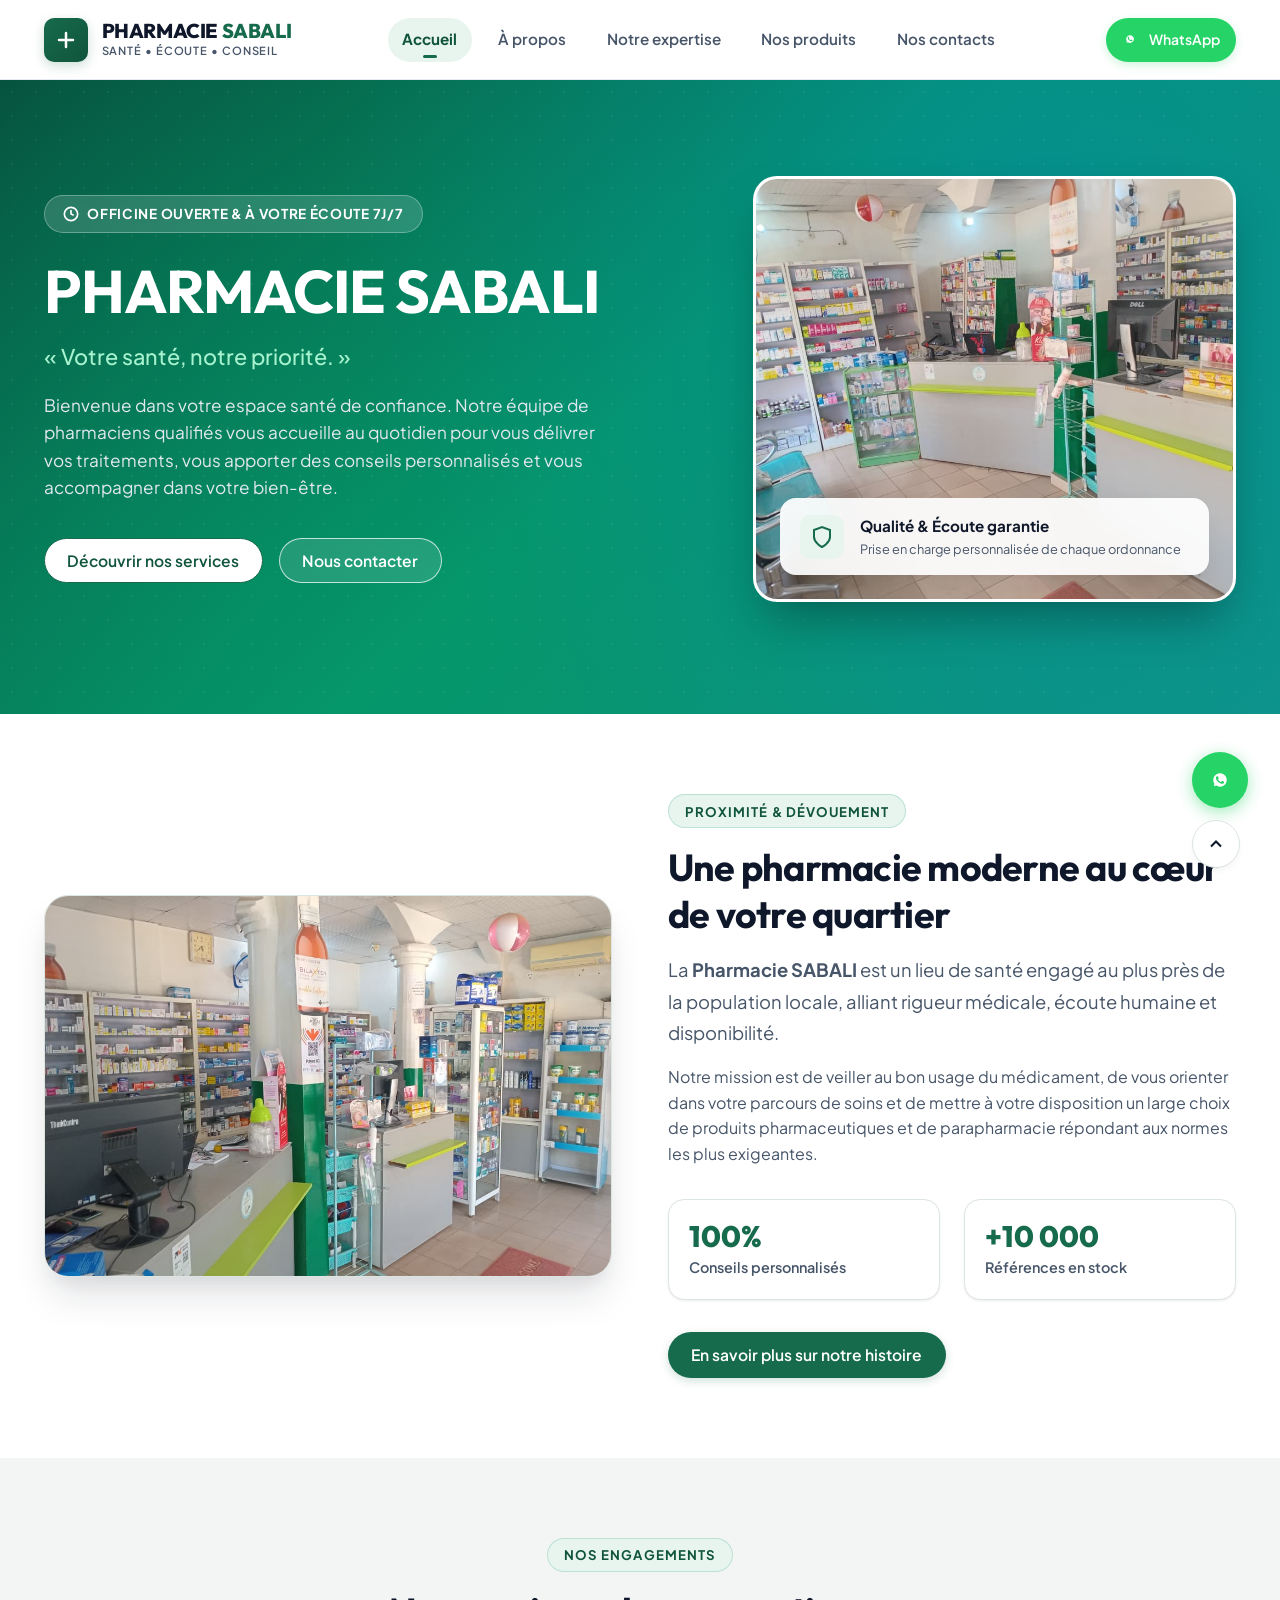
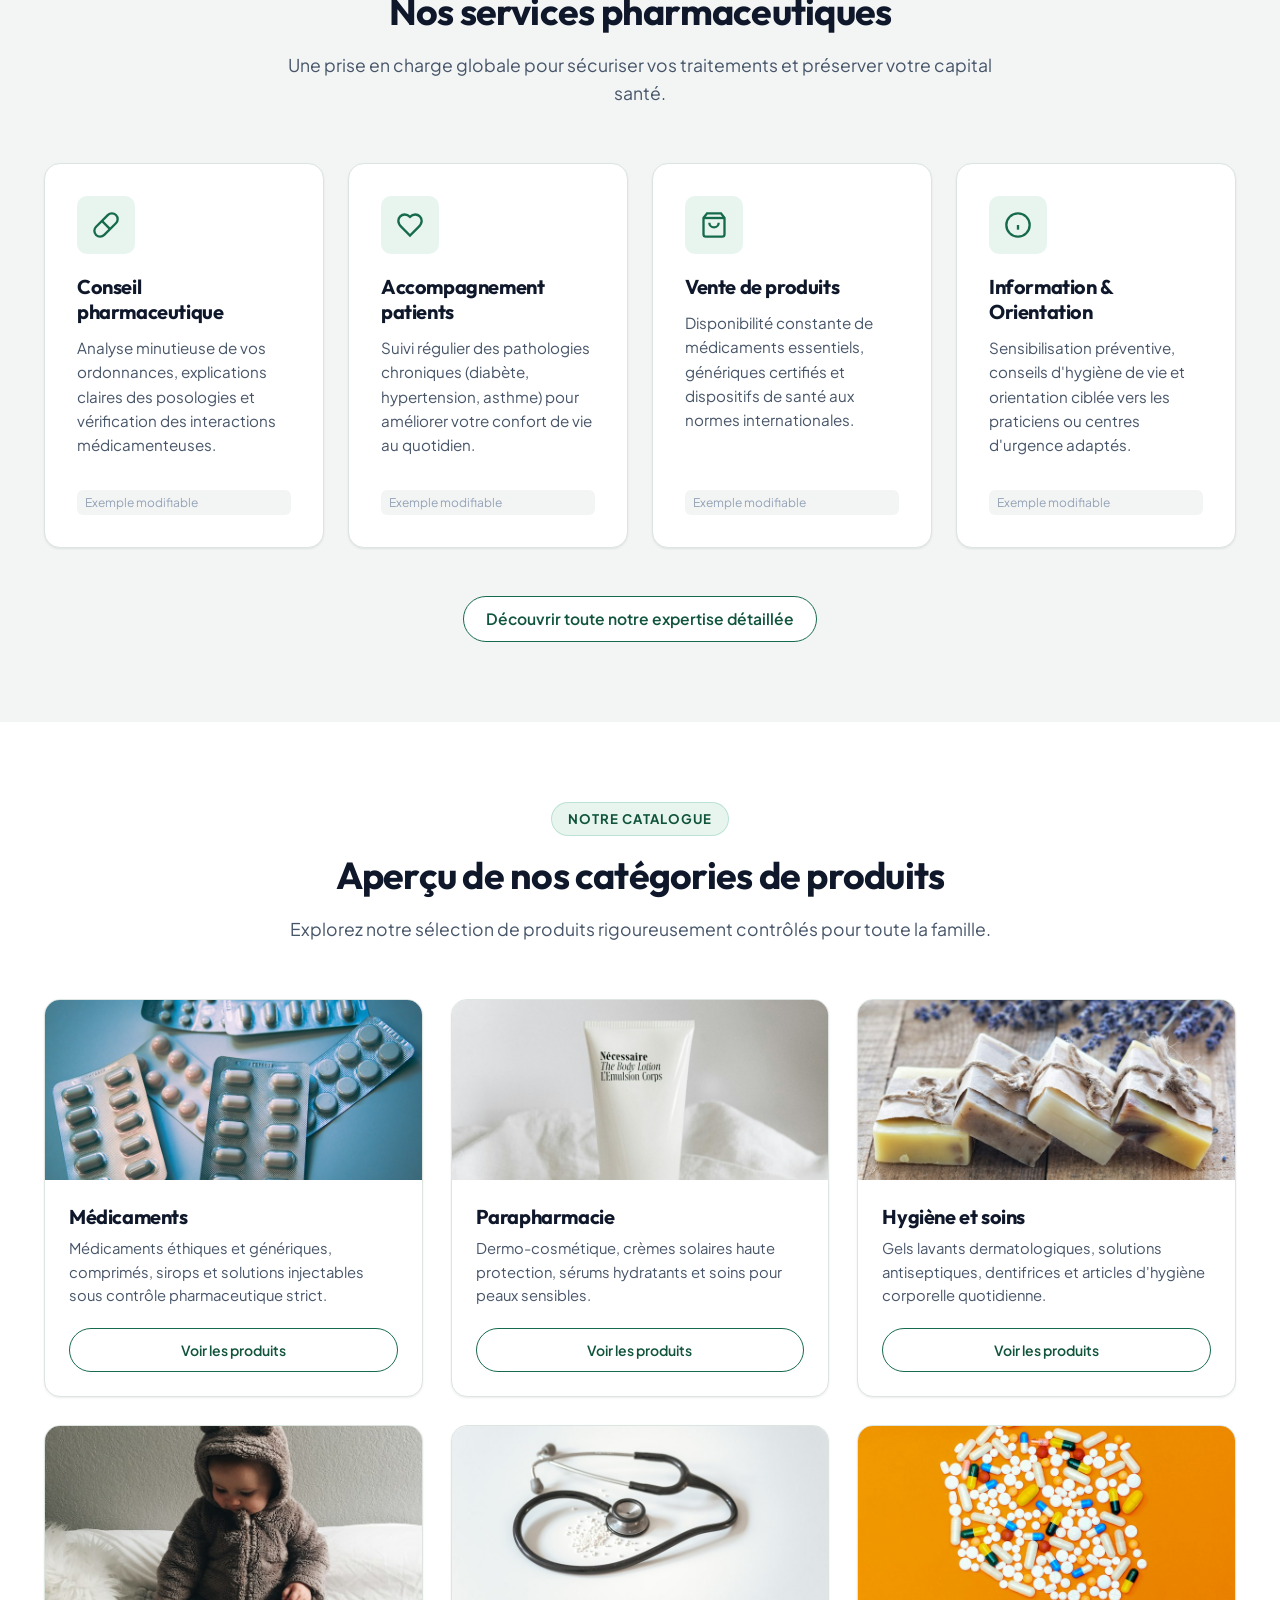
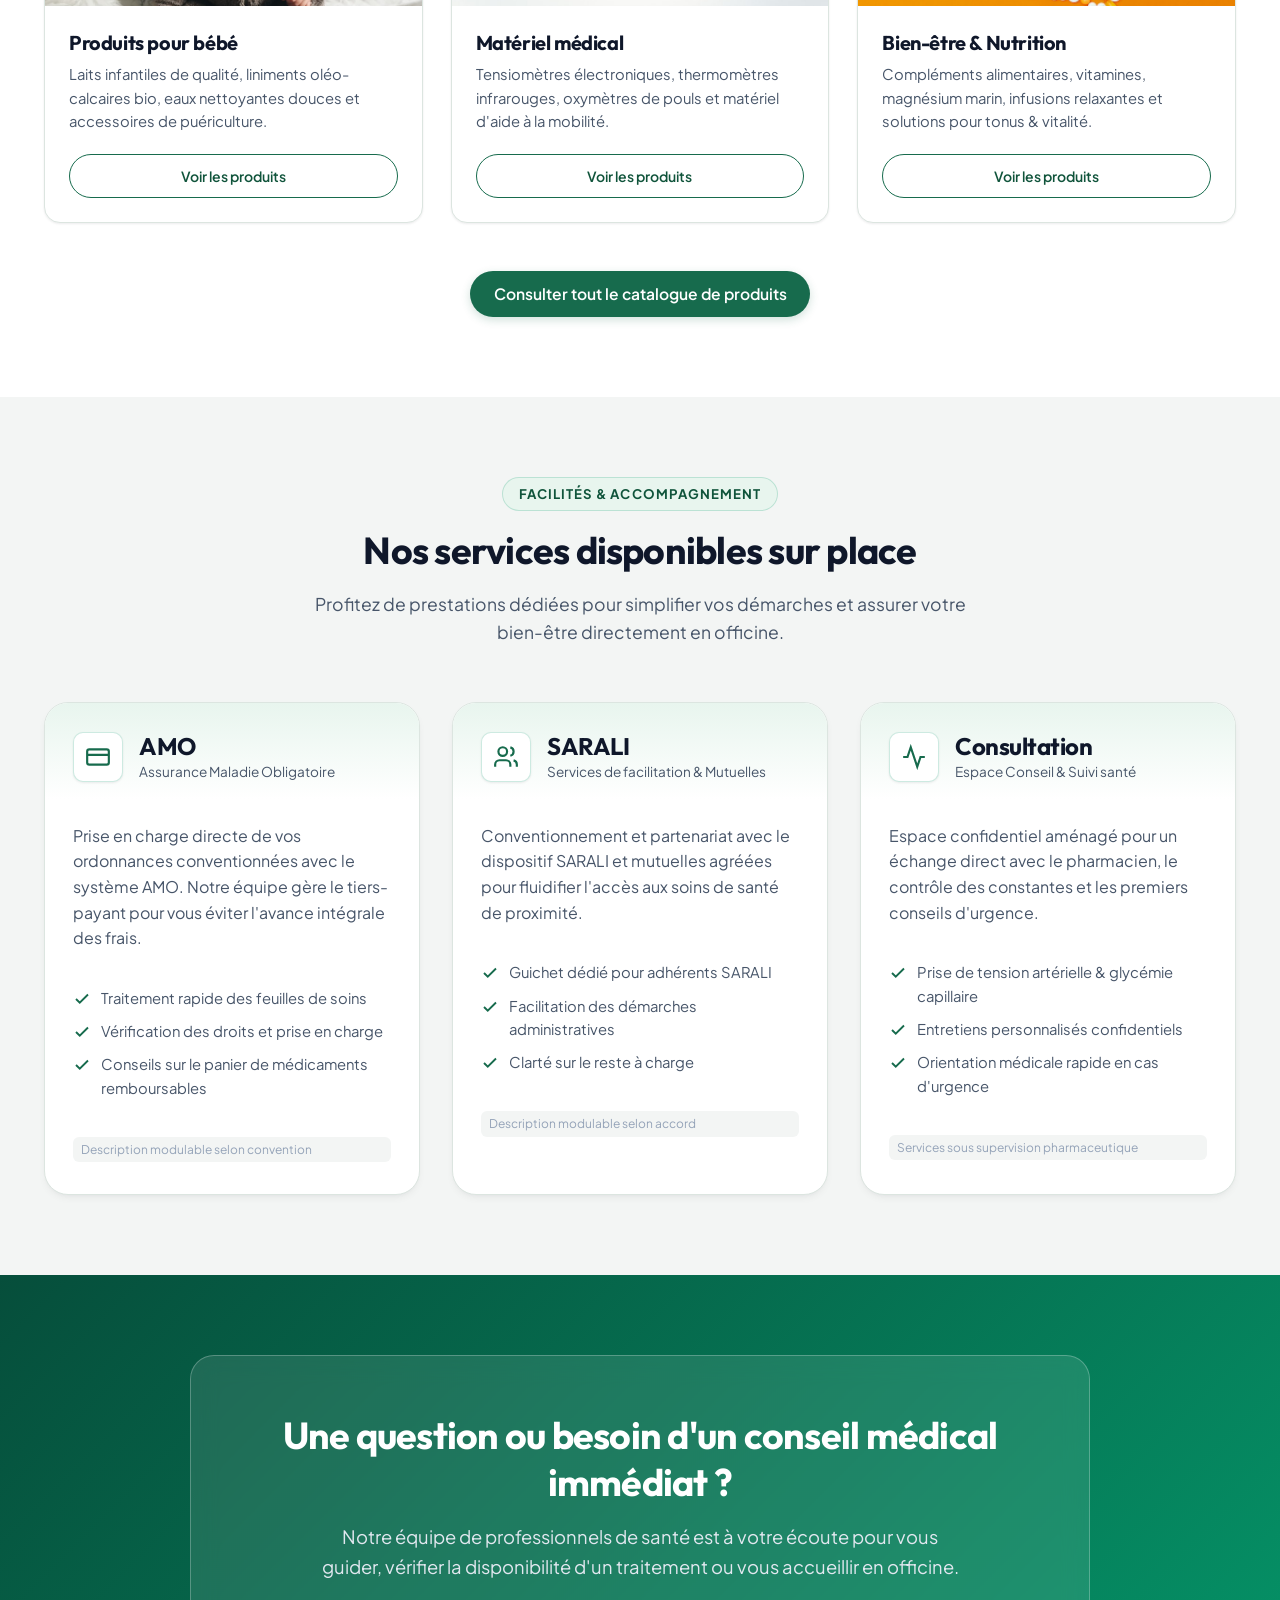
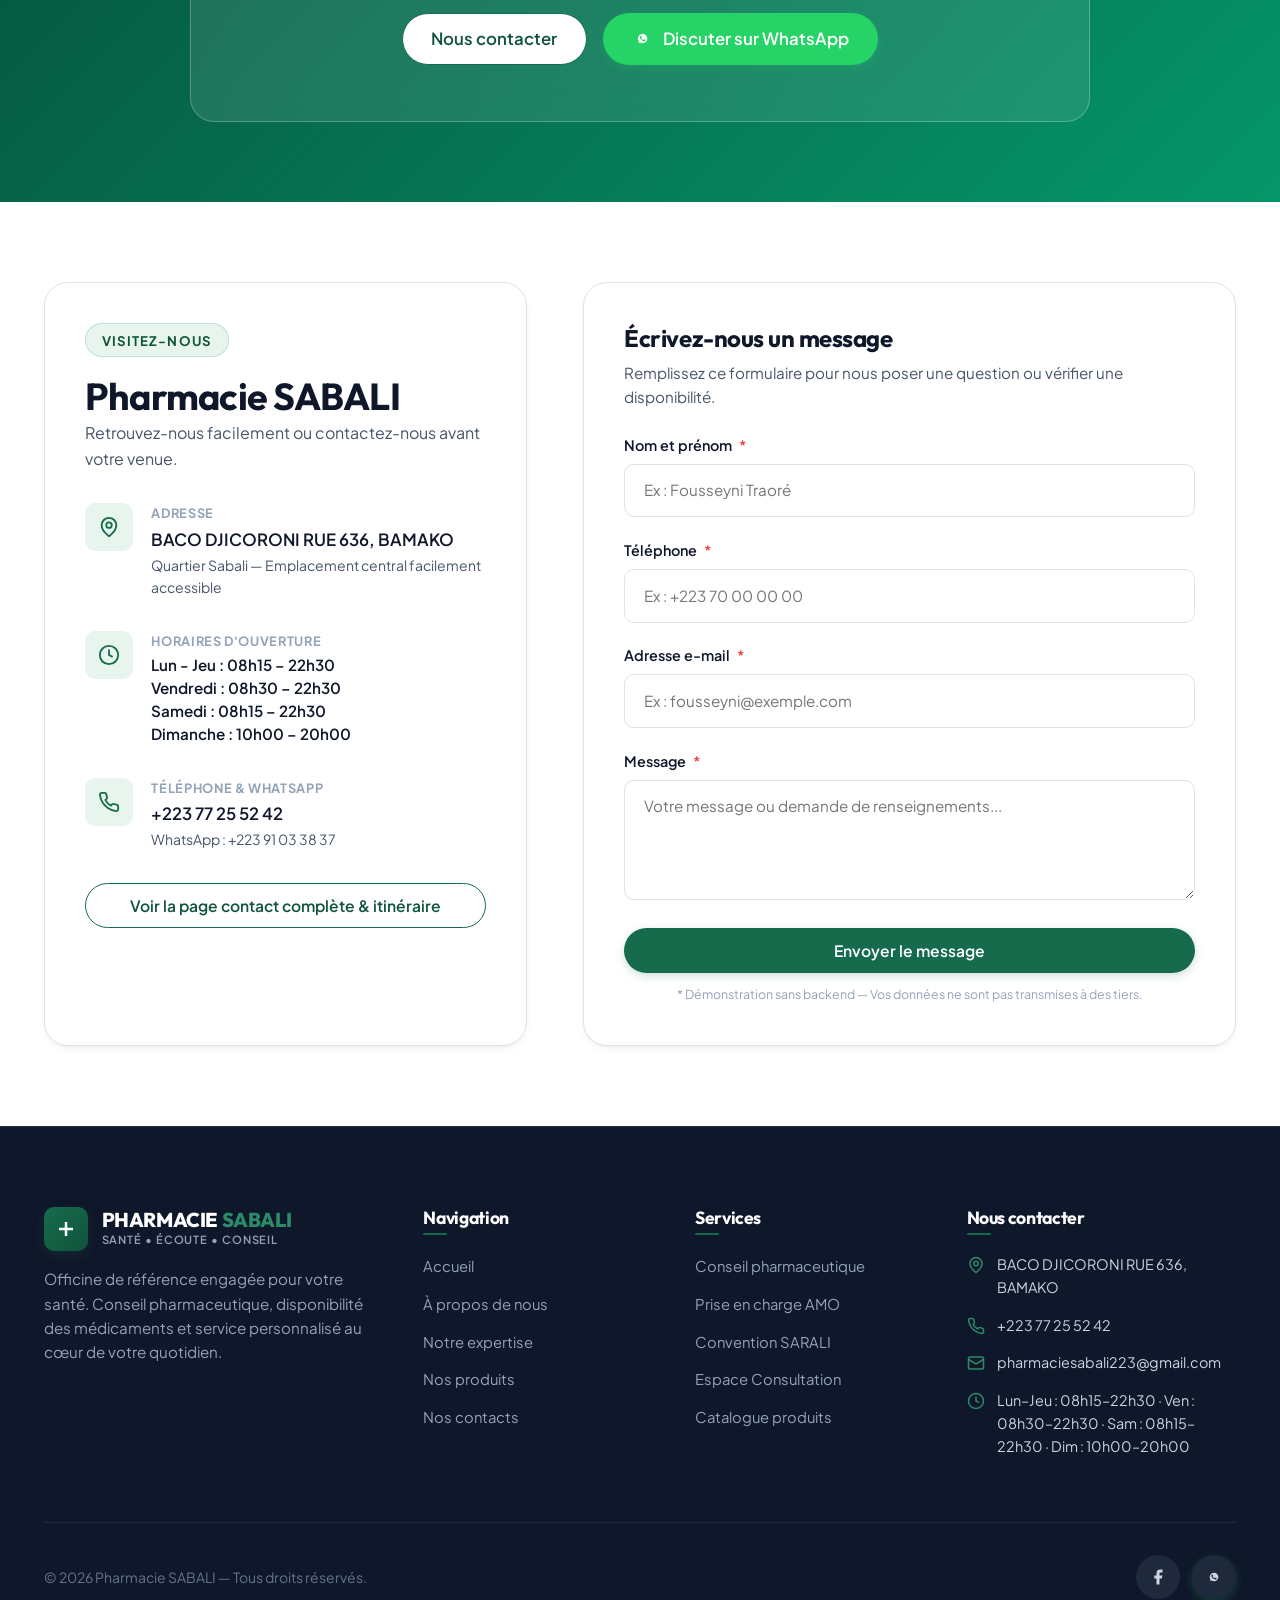
==== commit d62fb85b: "Modification de la page d'aceuil" ====
--- a/index.html
+++ b/index.html
@@ -98,14 +98,14 @@
           </p>
           <div class="btn-group">
             <a href="#services" class="btn btn-secondary">Découvrir nos services</a>
-            <a href="contact.html" class="btn btn-outline-white btn-premium">Nous contacter<svg class="btn-arrow" width="18" height="18" viewBox="0 0 24 24" fill="none" stroke="currentColor" stroke-width="2" stroke-linecap="round" stroke-linejoin="round" aria-hidden="true"><path d="M5 12h14"/><path d="m12 5 7 7-7 7"/></svg></a>
+            <a href="contact.html" class="btn btn-outline-white">Nous contacter</a>
           </div>
         </div>
 
         <div class="hero-visual fade-in-element is-visible">
           <div class="hero-visual-card">
-            <!-- Emplacement d'image facilement remplaçable avec placeholder [PHOTO_PHARMACIE] -->
-            <img src="images/pharmacie/hero.jpg" alt="Pharmacie SABALI — Façade et espace officinal [PHOTO_PHARMACIE]" class="hero-image">
+            <!-- Image réelle de la Pharmacie Sabali -->
+            <img src="images/pharmacie/hero.jpg" alt="Pharmacie SABALI — Comptoir d'accueil et espace officinal réel" class="hero-image">
             <div class="hero-floating-badge">
               <div class="badge-icon-box">
                 <svg width="24" height="24" viewBox="0 0 24 24" fill="none" stroke="currentColor" stroke-width="2"><path d="M12 22s8-4 8-10V5l-8-3-8 3v7c0 6 8 10 8 10z"/></svg>
@@ -125,7 +125,7 @@
       <div class="container">
         <div class="presentation-grid">
           <div class="presentation-image-wrapper fade-in-element">
-            <img src="images/pharmacie/interieur.jpg" alt="Intérieur moderne de la Pharmacie SABALI [PHOTO_PHARMACIE]" loading="lazy">
+            <img src="images/pharmacie/interieur.jpg" alt="Pharmacie SABALI — Vue réelle de l'officine et des rayonnages" loading="lazy">
           </div>
           <div class="presentation-text fade-in-element">
             <span class="section-badge">Proximité & Dévouement</span>
@@ -230,7 +230,7 @@
           <!-- Catégorie 1 : Médicaments -->
           <article class="category-card fade-in-element">
             <div class="category-image-wrap">
-              <img src="images/produits/cat-medicaments.svg" alt="Médicaments et conseil pharmaceutique" loading="lazy">
+              <img src="images/produits/cat-medicaments.jpg" alt="Médicaments et comprimés sous blister" loading="lazy">
             </div>
             <div class="category-body">
               <h3>Médicaments</h3>
@@ -242,7 +242,7 @@
           <!-- Catégorie 2 : Parapharmacie -->
           <article class="category-card fade-in-element">
             <div class="category-image-wrap">
-              <img src="images/produits/cat-parapharmacie.svg" alt="Produits de Parapharmacie" loading="lazy">
+              <img src="images/produits/cat-parapharmacie.jpg" alt="Produits de Parapharmacie et dermo-cosmétique" loading="lazy">
             </div>
             <div class="category-body">
               <h3>Parapharmacie</h3>
@@ -254,7 +254,7 @@
           <!-- Catégorie 3 : Hygiène et soins -->
           <article class="category-card fade-in-element">
             <div class="category-image-wrap">
-              <img src="images/produits/cat-hygiene.svg" alt="Hygiène et soins corporels" loading="lazy">
+              <img src="images/produits/cat-hygiene.jpg" alt="Hygiène, savons doux et soins corporels" loading="lazy">
             </div>
             <div class="category-body">
               <h3>Hygiène et soins</h3>
@@ -266,7 +266,7 @@
           <!-- Catégorie 4 : Produits pour bébé -->
           <article class="category-card fade-in-element">
             <div class="category-image-wrap">
-              <img src="images/produits/cat-bebe.svg" alt="Produits pour bébé et maman" loading="lazy">
+              <img src="images/produits/cat-bebe.jpg" alt="Produits pour bébé et maternité" loading="lazy">
             </div>
             <div class="category-body">
               <h3>Produits pour bébé</h3>
@@ -278,7 +278,7 @@
           <!-- Catégorie 5 : Matériel médical -->
           <article class="category-card fade-in-element">
             <div class="category-image-wrap">
-              <img src="images/produits/cat-materiel.svg" alt="Matériel médical et maintien à domicile" loading="lazy">
+              <img src="images/produits/cat-materiel.jpg" alt="Matériel médical de diagnostic et maintien à domicile" loading="lazy">
             </div>
             <div class="category-body">
               <h3>Matériel médical</h3>
@@ -290,7 +290,7 @@
           <!-- Catégorie 6 : Bien-être -->
           <article class="category-card fade-in-element">
             <div class="category-image-wrap">
-              <img src="images/produits/cat-bien-etre.svg" alt="Bien-être et compléments alimentaires" loading="lazy">
+              <img src="images/produits/cat-bien-etre.jpg" alt="Bien-être, vitamines et compléments nutritionnels" loading="lazy">
             </div>
             <div class="category-body">
               <h3>Bien-être & Nutrition</h3>
@@ -458,7 +458,7 @@
               </div>
               <div>
                 <div class="contact-info-label">Adresse</div>
-                <div class="contact-info-value">[ADRESSE_PHARMACIE]</div>
+                <div class="contact-info-value">BACO DJICORONI RUE 636, BAMAKO</div>
                 <div class="contact-info-desc">Quartier Sabali — Emplacement central facilement accessible</div>
               </div>
             </div>
@@ -469,8 +469,7 @@
               </div>
               <div>
                 <div class="contact-info-label">Horaires d'ouverture</div>
-                <div class="contact-info-value">Lun - Sam : 08h00 – 22h00</div>
-                <div class="contact-info-desc">Dimanche & Jours fériés : Garde selon rotation [HORAIRES]</div>
+                <div class="contact-info-value" style="font-size: 0.95rem; line-height: 1.5;">Lun - Jeu : 08h15 – 22h30<br>Vendredi : 08h30 – 22h30<br>Samedi : 08h15 – 22h30<br>Dimanche : 10h00 – 20h00</div>
               </div>
             </div>
 
@@ -480,8 +479,8 @@
               </div>
               <div>
                 <div class="contact-info-label">Téléphone & WhatsApp</div>
-                <div class="contact-info-value"><a href="tel:+22300000000">[NUMERO_TELEPHONE]</a></div>
-                <div class="contact-info-desc">WhatsApp : [NUMERO_WHATSAPP]</div>
+                <div class="contact-info-value"><a href="tel:+22377255242">+223 77 25 52 42</a></div>
+                <div class="contact-info-desc">WhatsApp : <a href="https://wa.me/22391033837" target="_blank" rel="noopener noreferrer">+223 91 03 38 37</a></div>
               </div>
             </div>
 
@@ -502,7 +501,7 @@
             <form class="contact-form" novalidate>
               <div class="form-group">
                 <label class="form-label" for="homeNom">Nom et prénom <span class="required">*</span></label>
-                <input type="text" id="homeNom" name="nom" class="form-control" placeholder="Ex : Moussa Diarra" required>
+                <input type="text" id="homeNom" name="nom" class="form-control" placeholder="Ex : Fousseyni Traoré" required>
               </div>
 
               <div class="form-group">
@@ -512,7 +511,7 @@
 
               <div class="form-group">
                 <label class="form-label" for="homeEmail">Adresse e-mail <span class="required">*</span></label>
-                <input type="email" id="homeEmail" name="email" class="form-control" placeholder="Ex : moussa@exemple.com" required>
+                <input type="email" id="homeEmail" name="email" class="form-control" placeholder="Ex : fousseyni@exemple.com" required>
               </div>
 
               <div class="form-group">
@@ -583,19 +582,19 @@
           <ul class="footer-contact-list">
             <li class="footer-contact-item">
               <svg width="18" height="18" viewBox="0 0 24 24" fill="none" stroke="currentColor" stroke-width="2"><path d="M20 10c0 6-8 12-8 12s-8-6-8-12a8 8 0 0 1 16 0Z"/><circle cx="12" cy="10" r="3"/></svg>
-              <span>[ADRESSE_PHARMACIE]</span>
+              <span>BACO DJICORONI RUE 636, BAMAKO</span>
             </li>
             <li class="footer-contact-item">
               <svg width="18" height="18" viewBox="0 0 24 24" fill="none" stroke="currentColor" stroke-width="2"><path d="M22 16.92v3a2 2 0 0 1-2.18 2 19.79 19.79 0 0 1-8.63-3.07 19.5 19.5 0 0 1-6-6 19.79 19.79 0 0 1-3.07-8.67A2 2 0 0 1 4.11 2h3a2 2 0 0 1 2 1.72 12.84 12.84 0 0 0 .7 2.81 2 2 0 0 1-.45 2.11L8.09 9.91a16 16 0 0 0 6 6l1.27-1.27a2 2 0 0 1 2.11-.45 12.84 12.84 0 0 0 2.81.7A2 2 0 0 1 22 16.92z"/></svg>
-              <span>[NUMERO_TELEPHONE]</span>
+              <span>+223 77 25 52 42</span>
             </li>
             <li class="footer-contact-item">
               <svg width="18" height="18" viewBox="0 0 24 24" fill="none" stroke="currentColor" stroke-width="2"><rect width="20" height="16" x="2" y="4" rx="2"/><path d="m22 7-8.97 5.7a1.94 1.94 0 0 1-2.06 0L2 7"/></svg>
-              <span>[EMAIL_PHARMACIE]</span>
+              <span>pharmaciesabali223@gmail.com</span>
             </li>
             <li class="footer-contact-item">
               <svg width="18" height="18" viewBox="0 0 24 24" fill="none" stroke="currentColor" stroke-width="2"><circle cx="12" cy="12" r="10"/><polyline points="12 6 12 12 16 14"/></svg>
-              <span>Lun - Sam : 08h00 - 22h00</span>
+              <span>Lun–Jeu : 08h15–22h30 · Ven : 08h30–22h30 · Sam : 08h15–22h30 · Dim : 10h00–20h00</span>
             </li>
           </ul>
         </div>
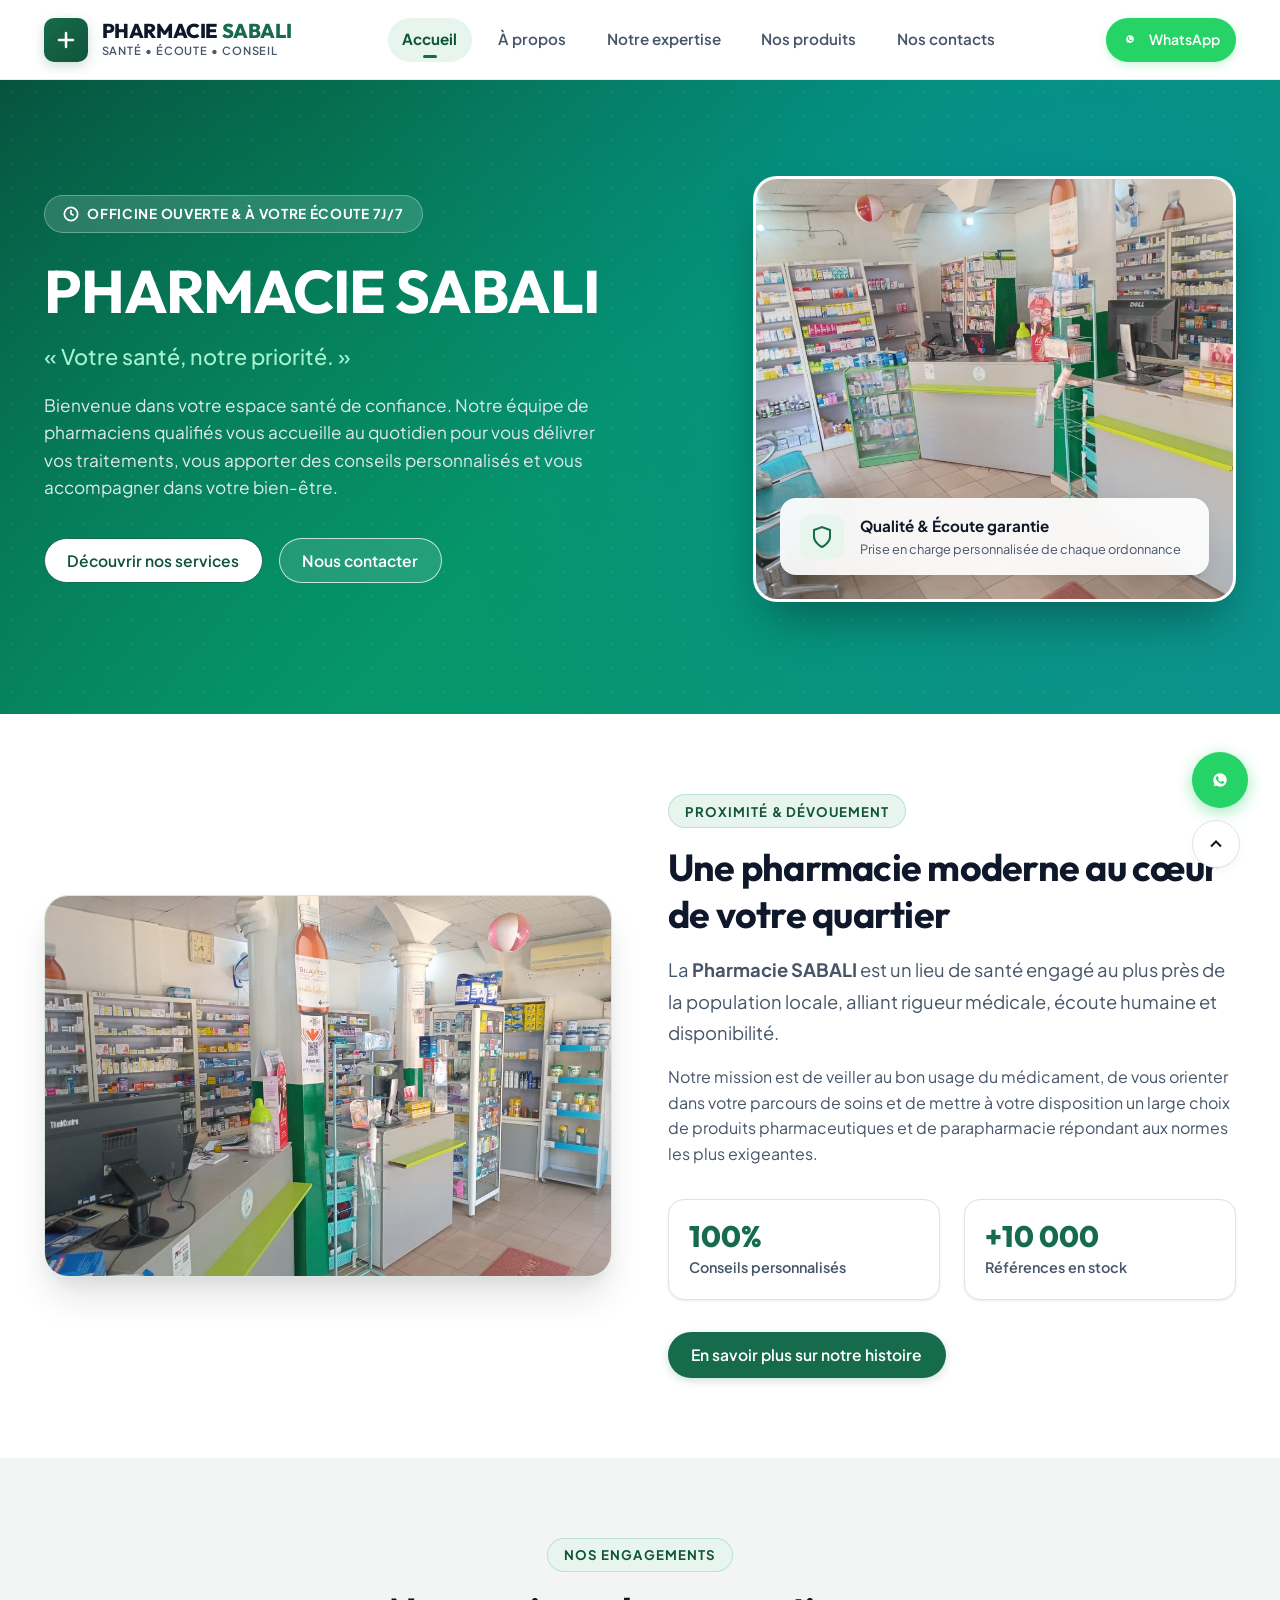
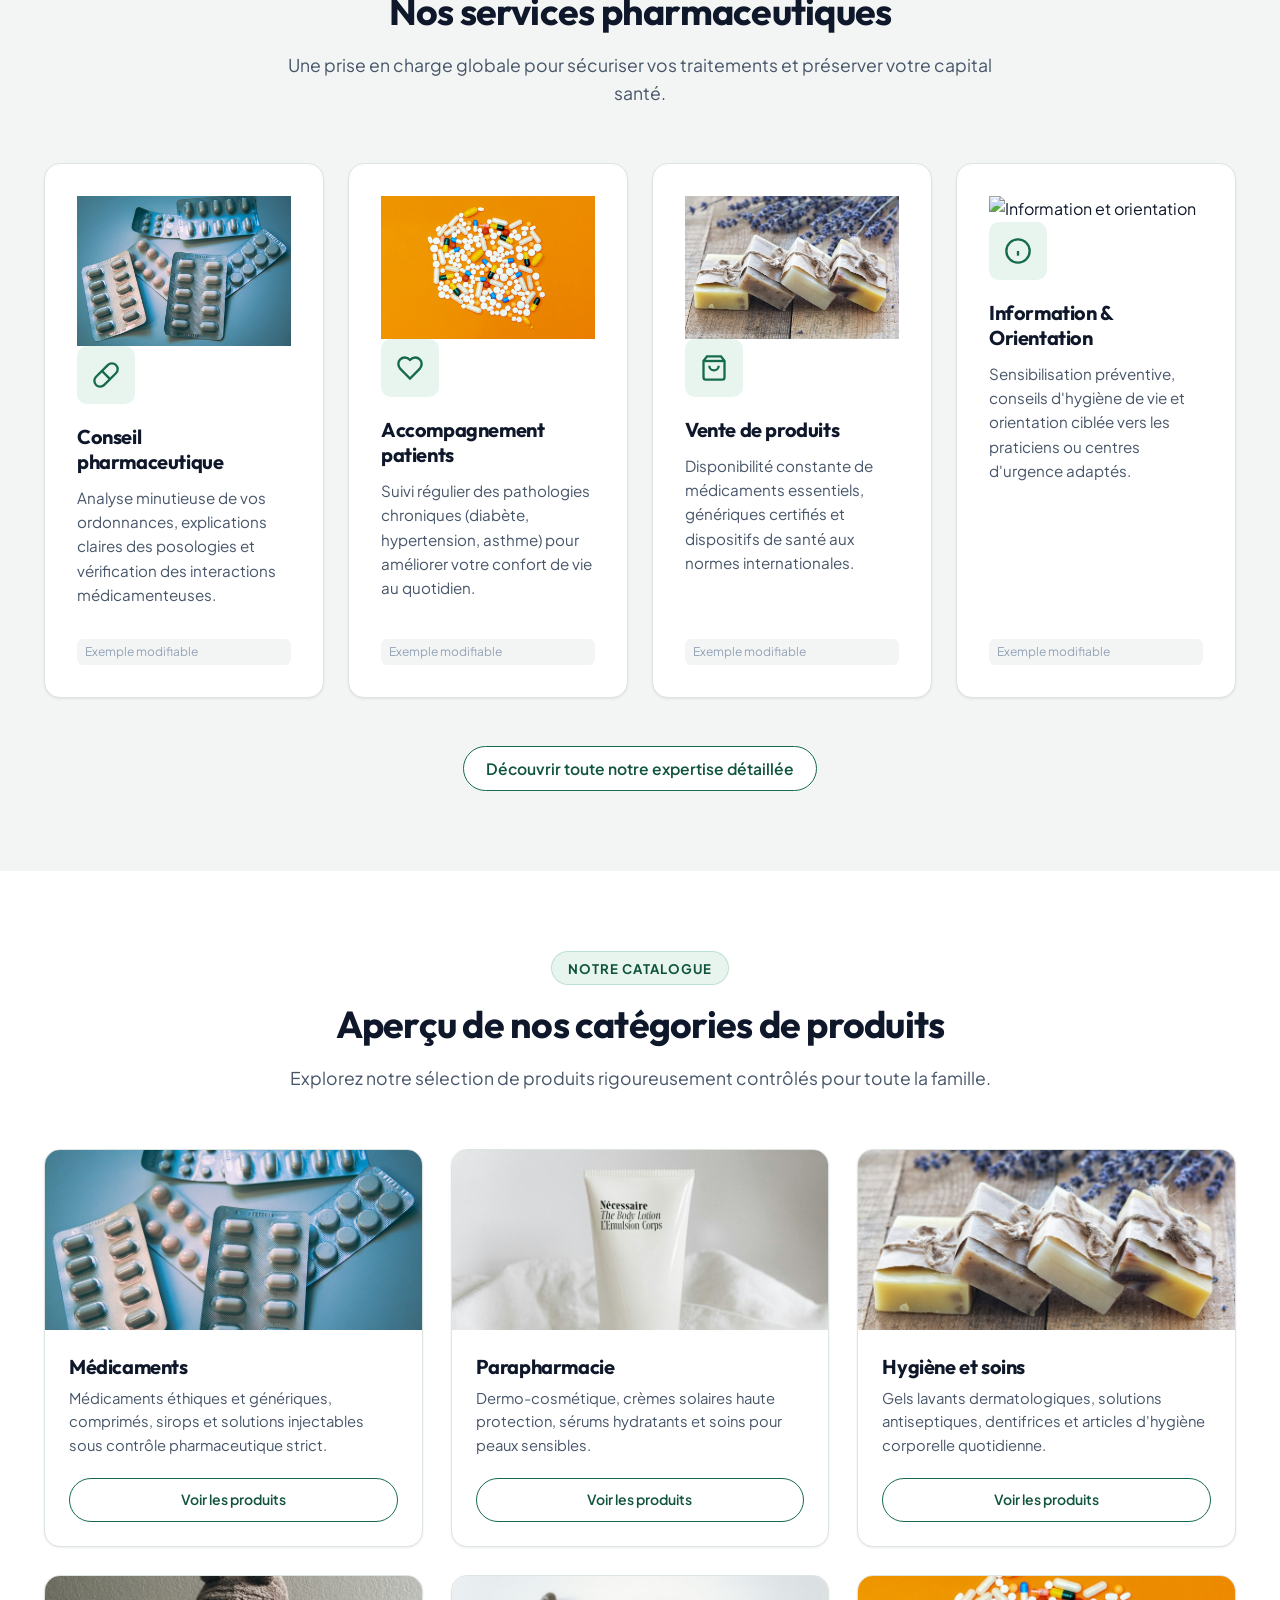
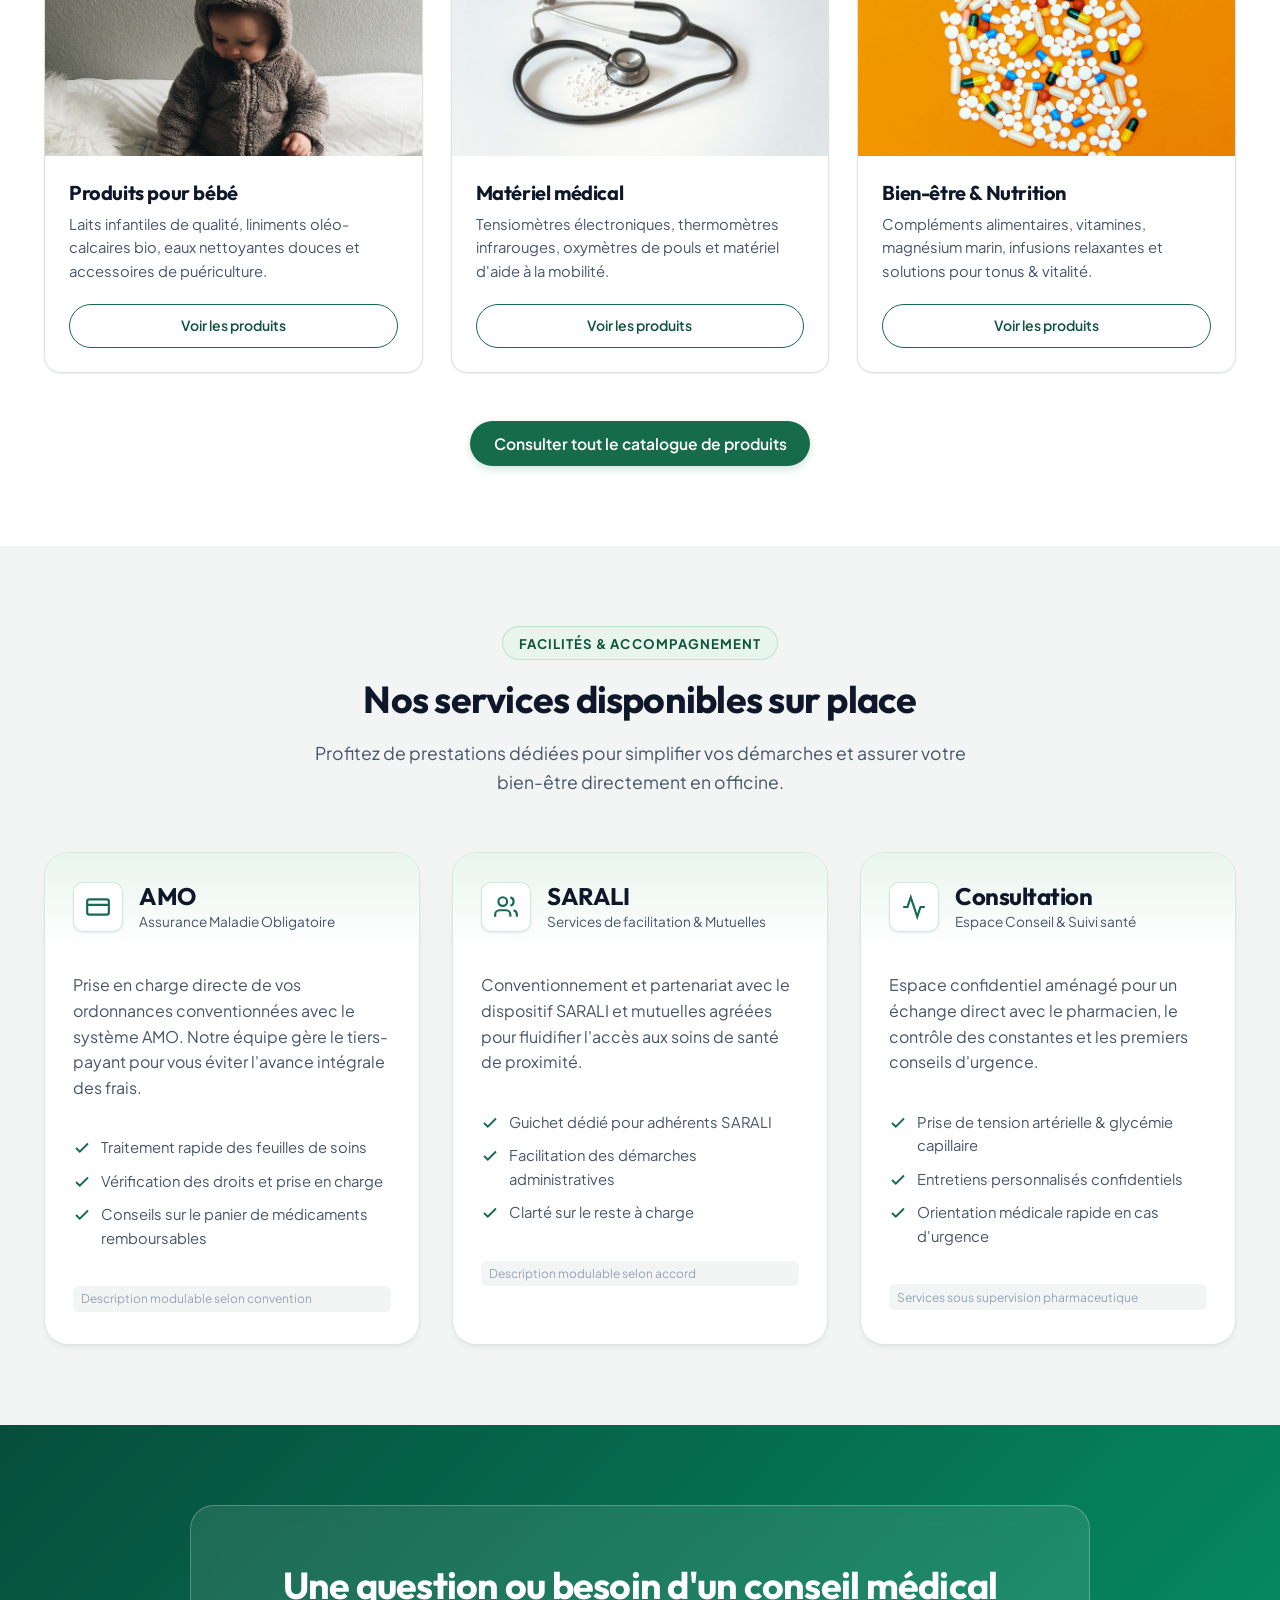
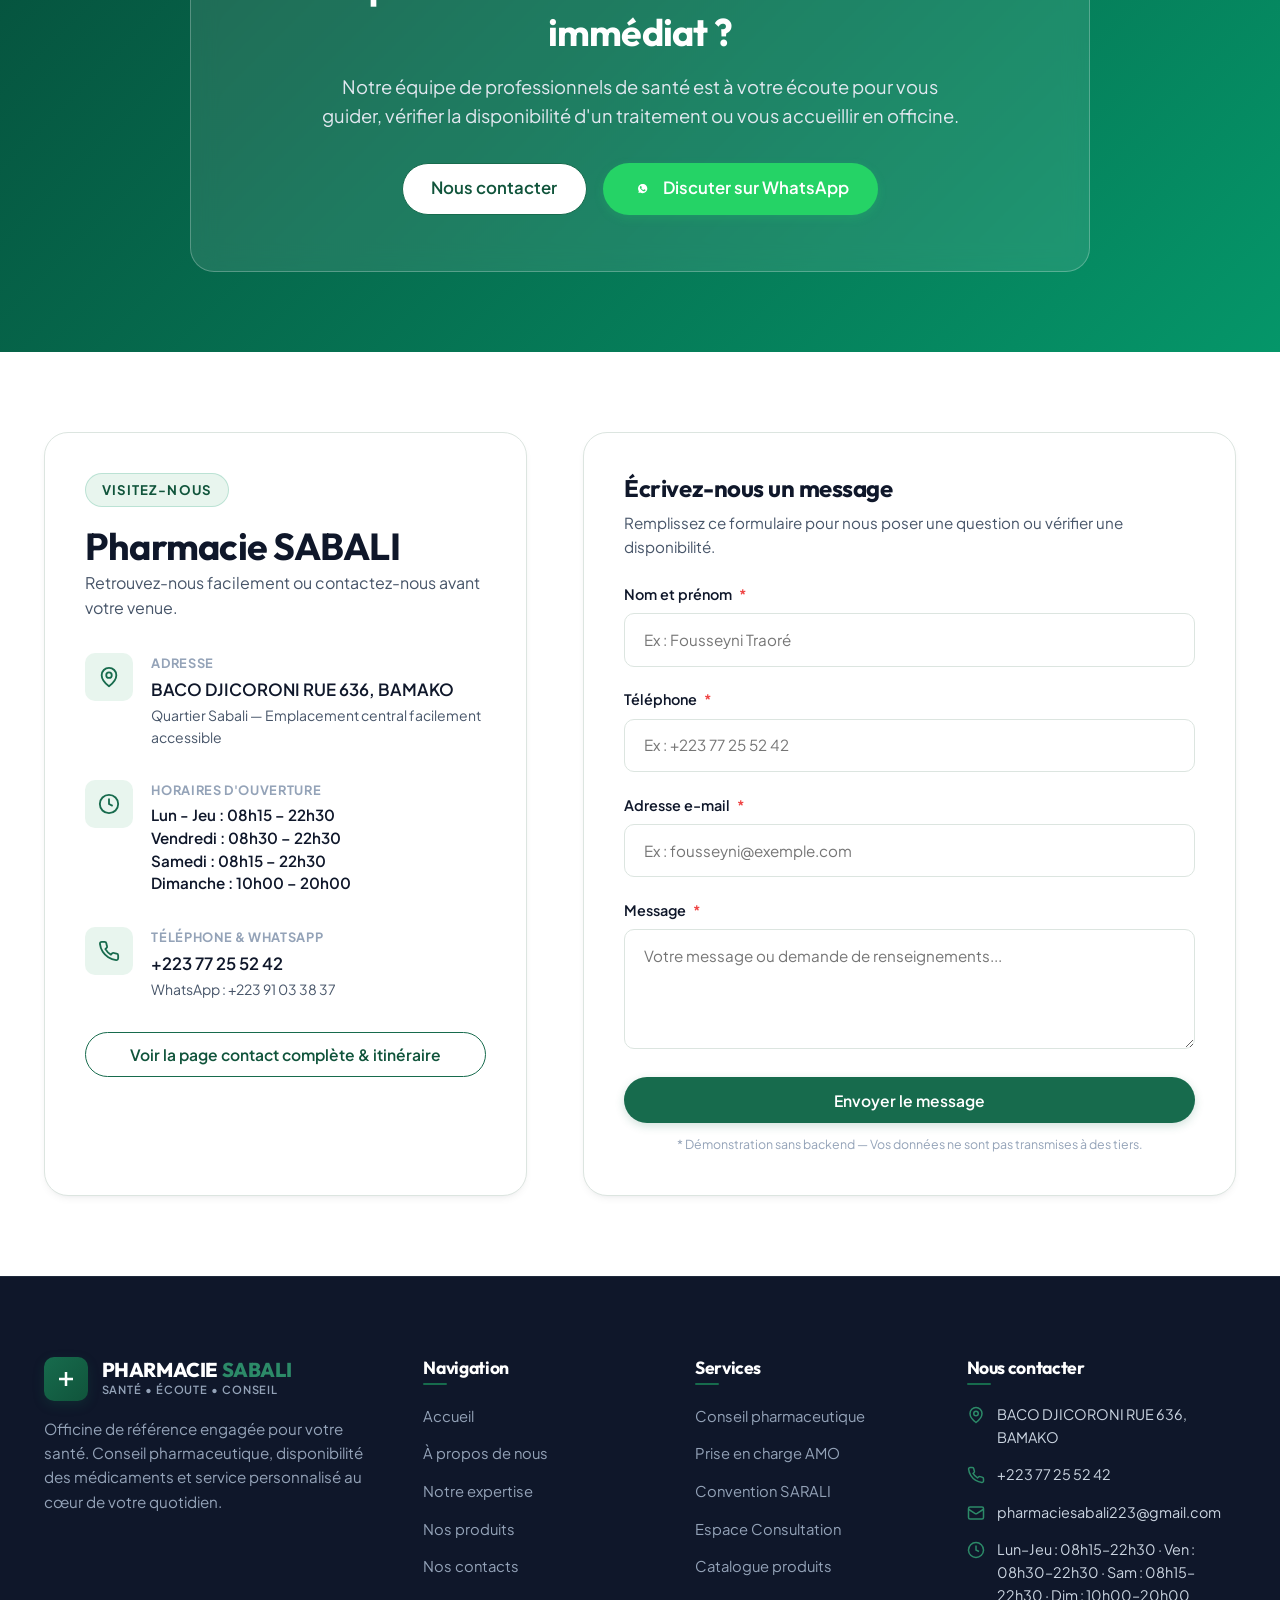
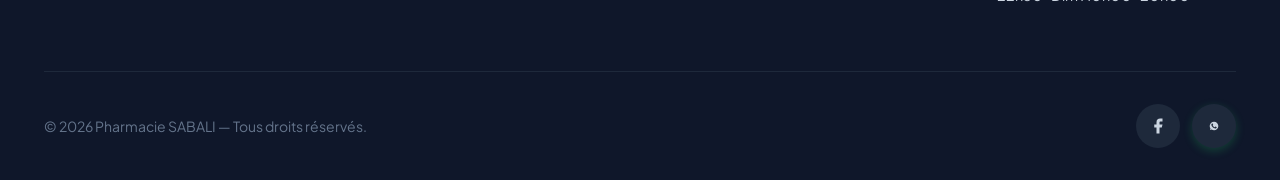
==== commit 89dadfcc: "Page d'accueil" ====
--- a/index.html
+++ b/index.html
@@ -125,7 +125,7 @@
       <div class="container">
         <div class="presentation-grid">
           <div class="presentation-image-wrapper fade-in-element">
-            <img src="images/pharmacie/interieur.jpg" alt="Pharmacie SABALI — Vue réelle de l'officine et des rayonnages" loading="lazy">
+            <img src="images/pharmacie/interieur.jpg" alt="Intérieur moderne de la Pharmacie SABALI [PHOTO_PHARMACIE]" loading="lazy">
           </div>
           <div class="presentation-text fade-in-element">
             <span class="section-badge">Proximité & Dévouement</span>
@@ -170,6 +170,9 @@
         <div class="cards-grid-4">
           <!-- Service 1 -->
           <article class="service-card fade-in-element">
+            <div class="service-visual">
+              <img src="images/produits/cat-medicaments.jpg" alt="Conseil pharmaceutique" loading="lazy">
+            </div>
             <div class="service-icon-box">
               <svg width="28" height="28" viewBox="0 0 24 24" fill="none" stroke="currentColor" stroke-width="2"><path d="m10.5 20.5 10-10a4.95 4.95 0 1 0-7-7l-10 10a4.95 4.95 0 1 0 7 7Z"/><path d="m8.5 8.5 7 7"/></svg>
             </div>
@@ -180,6 +183,9 @@
 
           <!-- Service 2 -->
           <article class="service-card fade-in-element">
+            <div class="service-visual">
+              <img src="images/produits/cat-bien-etre.jpg" alt="Accompagnement patients" loading="lazy">
+            </div>
             <div class="service-icon-box">
               <svg width="28" height="28" viewBox="0 0 24 24" fill="none" stroke="currentColor" stroke-width="2"><path d="M19 14c1.49-1.46 3-3.21 3-5.5A5.5 5.5 0 0 0 16.5 3c-1.76 0-3 .5-4.5 2-1.5-1.5-2.74-2-4.5-2A5.5 5.5 0 0 0 2 8.5c0 2.3 1.5 4.05 3 5.5l7 7Z"/></svg>
             </div>
@@ -190,6 +196,9 @@
 
           <!-- Service 3 -->
           <article class="service-card fade-in-element">
+            <div class="service-visual">
+              <img src="images/produits/cat-hygiene.jpg" alt="Vente de produits" loading="lazy">
+            </div>
             <div class="service-icon-box">
               <svg width="28" height="28" viewBox="0 0 24 24" fill="none" stroke="currentColor" stroke-width="2"><path d="M6 2 3 6v14a2 2 0 0 0 2 2h14a2 2 0 0 0 2-2V6l-3-4Z"/><path d="M3 6h18"/><path d="M16 10a4 4 0 0 1-8 0"/></svg>
             </div>
@@ -200,6 +209,9 @@
 
           <!-- Service 4 -->
           <article class="service-card fade-in-element">
+            <div class="service-visual">
+              <img src="images/services/consultation.jpg" alt="Information et orientation" loading="lazy">
+            </div>
             <div class="service-icon-box">
               <svg width="28" height="28" viewBox="0 0 24 24" fill="none" stroke="currentColor" stroke-width="2"><circle cx="12" cy="12" r="10"/><path d="M12 16v-4"/><path d="M12 8h.01"/></svg>
             </div>
@@ -230,7 +242,7 @@
           <!-- Catégorie 1 : Médicaments -->
           <article class="category-card fade-in-element">
             <div class="category-image-wrap">
-              <img src="images/produits/cat-medicaments.jpg" alt="Médicaments et comprimés sous blister" loading="lazy">
+              <img src="images/produits/cat-medicaments.jpg" alt="Médicaments et conseil pharmaceutique" loading="lazy">
             </div>
             <div class="category-body">
               <h3>Médicaments</h3>
@@ -242,7 +254,7 @@
           <!-- Catégorie 2 : Parapharmacie -->
           <article class="category-card fade-in-element">
             <div class="category-image-wrap">
-              <img src="images/produits/cat-parapharmacie.jpg" alt="Produits de Parapharmacie et dermo-cosmétique" loading="lazy">
+              <img src="images/produits/cat-parapharmacie.jpg" alt="Produits de Parapharmacie" loading="lazy">
             </div>
             <div class="category-body">
               <h3>Parapharmacie</h3>
@@ -254,7 +266,7 @@
           <!-- Catégorie 3 : Hygiène et soins -->
           <article class="category-card fade-in-element">
             <div class="category-image-wrap">
-              <img src="images/produits/cat-hygiene.jpg" alt="Hygiène, savons doux et soins corporels" loading="lazy">
+              <img src="images/produits/cat-hygiene.jpg" alt="Hygiène et soins corporels" loading="lazy">
             </div>
             <div class="category-body">
               <h3>Hygiène et soins</h3>
@@ -266,7 +278,7 @@
           <!-- Catégorie 4 : Produits pour bébé -->
           <article class="category-card fade-in-element">
             <div class="category-image-wrap">
-              <img src="images/produits/cat-bebe.jpg" alt="Produits pour bébé et maternité" loading="lazy">
+              <img src="images/produits/cat-bebe.jpg" alt="Produits pour bébé et maman" loading="lazy">
             </div>
             <div class="category-body">
               <h3>Produits pour bébé</h3>
@@ -278,7 +290,7 @@
           <!-- Catégorie 5 : Matériel médical -->
           <article class="category-card fade-in-element">
             <div class="category-image-wrap">
-              <img src="images/produits/cat-materiel.jpg" alt="Matériel médical de diagnostic et maintien à domicile" loading="lazy">
+              <img src="images/produits/cat-materiel.jpg" alt="Matériel médical et maintien à domicile" loading="lazy">
             </div>
             <div class="category-body">
               <h3>Matériel médical</h3>
@@ -290,7 +302,7 @@
           <!-- Catégorie 6 : Bien-être -->
           <article class="category-card fade-in-element">
             <div class="category-image-wrap">
-              <img src="images/produits/cat-bien-etre.jpg" alt="Bien-être, vitamines et compléments nutritionnels" loading="lazy">
+              <img src="images/produits/cat-bien-etre.jpg" alt="Bien-être et compléments alimentaires" loading="lazy">
             </div>
             <div class="category-body">
               <h3>Bien-être & Nutrition</h3>
@@ -506,7 +518,7 @@
 
               <div class="form-group">
                 <label class="form-label" for="homeTel">Téléphone <span class="required">*</span></label>
-                <input type="tel" id="homeTel" name="telephone" class="form-control" placeholder="Ex : +223 70 00 00 00" required>
+                <input type="tel" id="homeTel" name="telephone" class="form-control" placeholder="Ex : +223 77 25 52 42" required>
               </div>
 
               <div class="form-group">
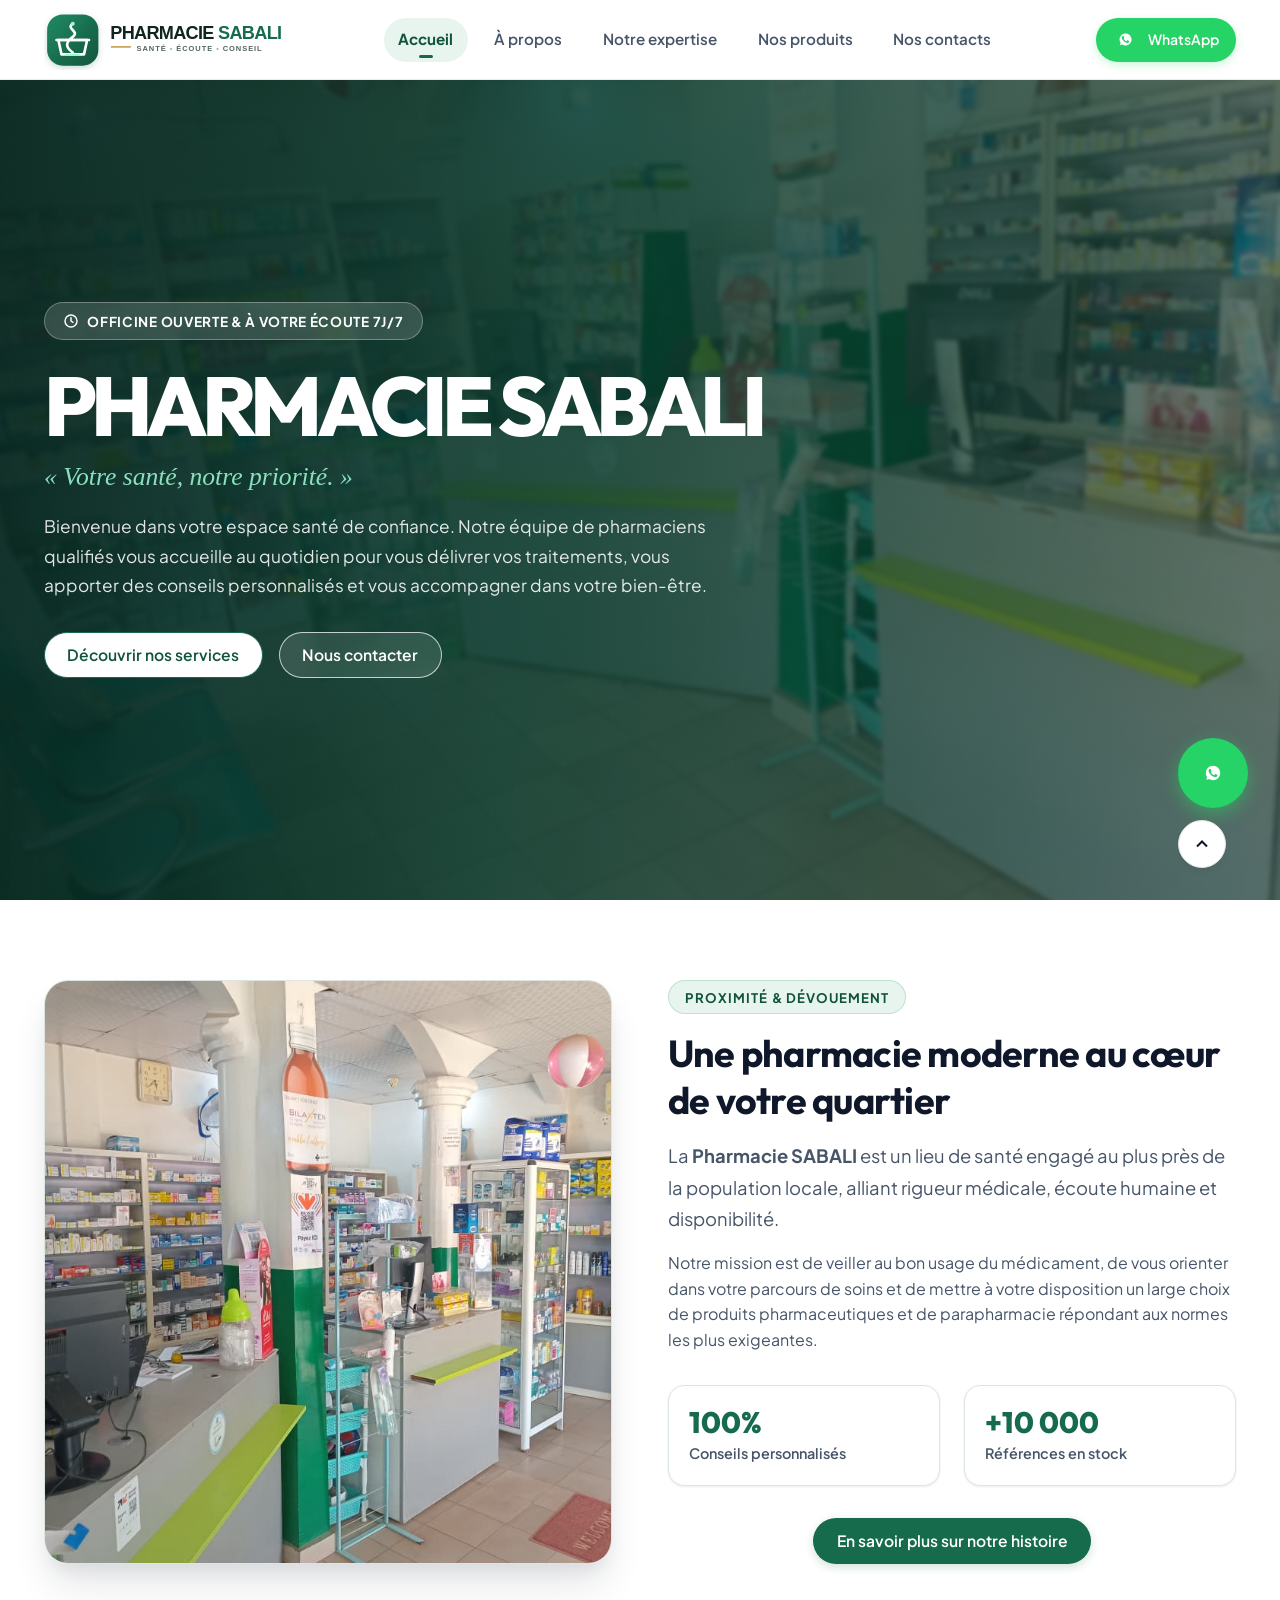
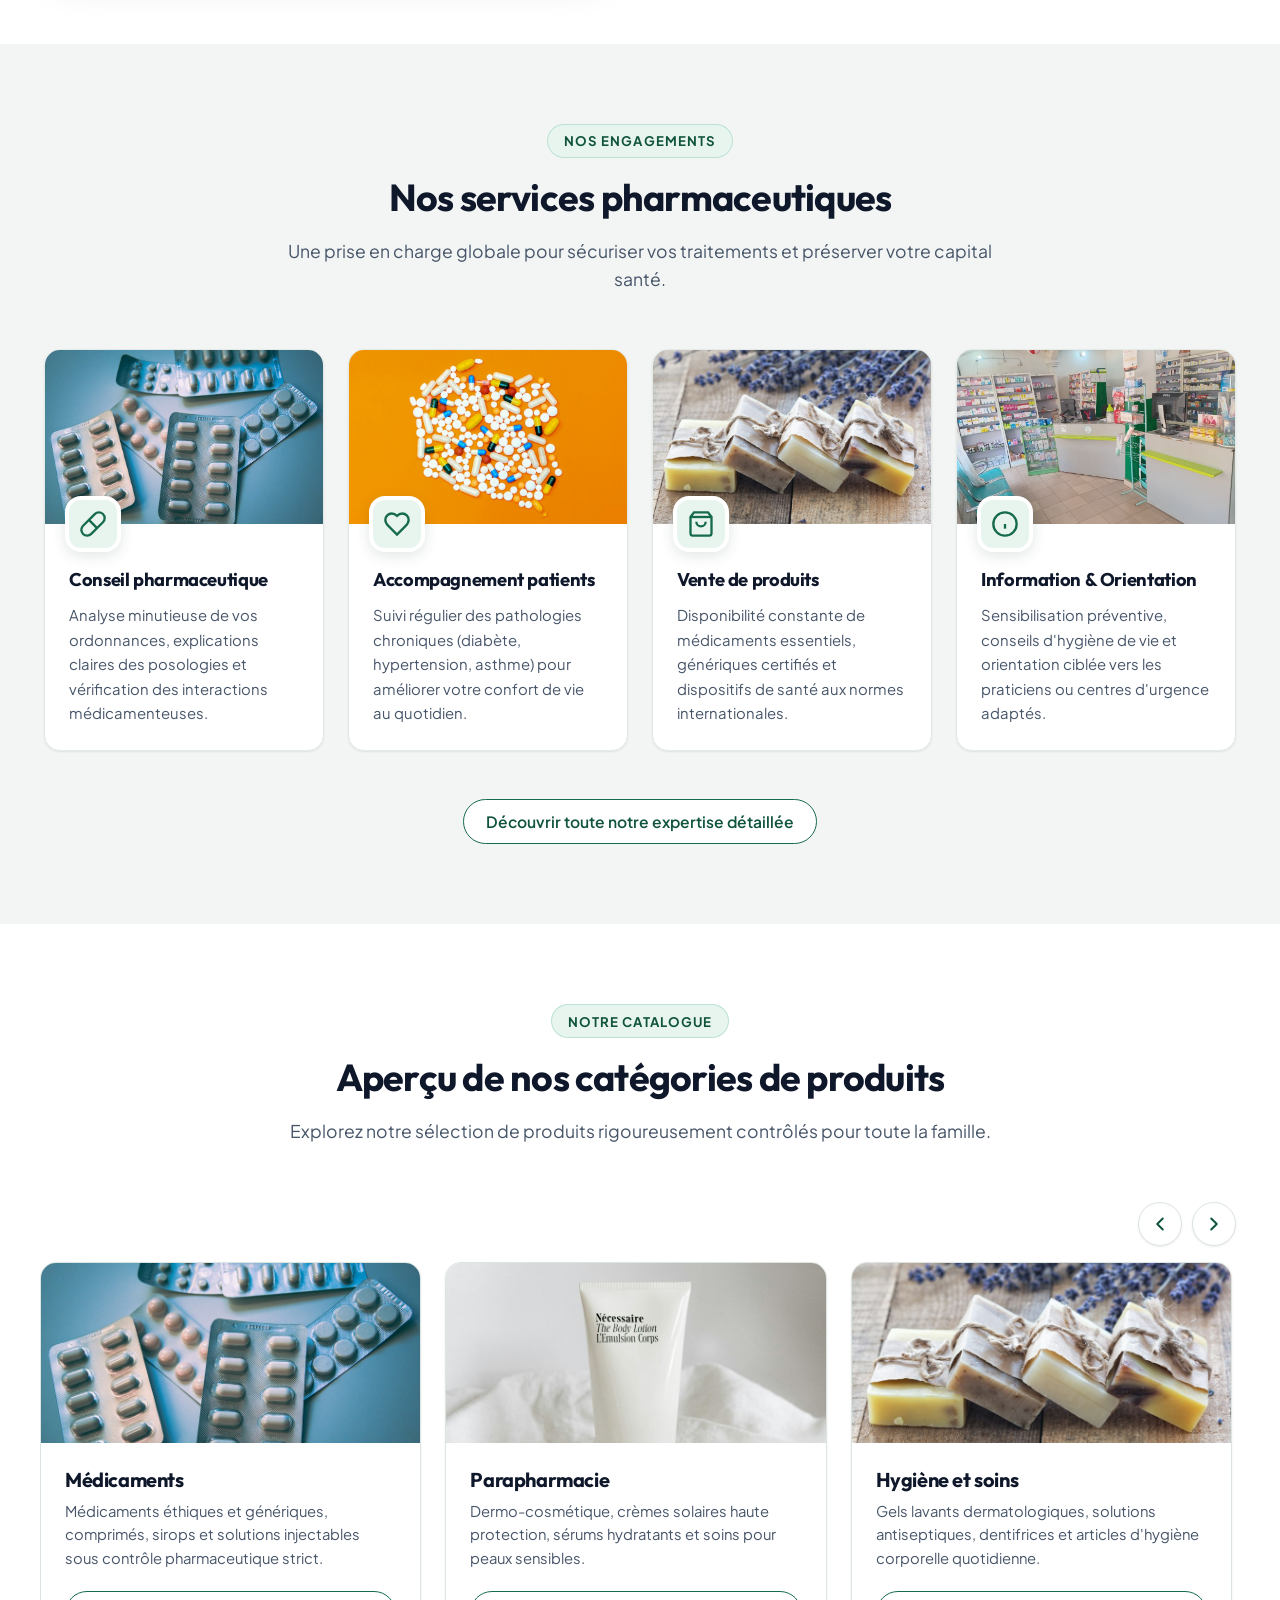
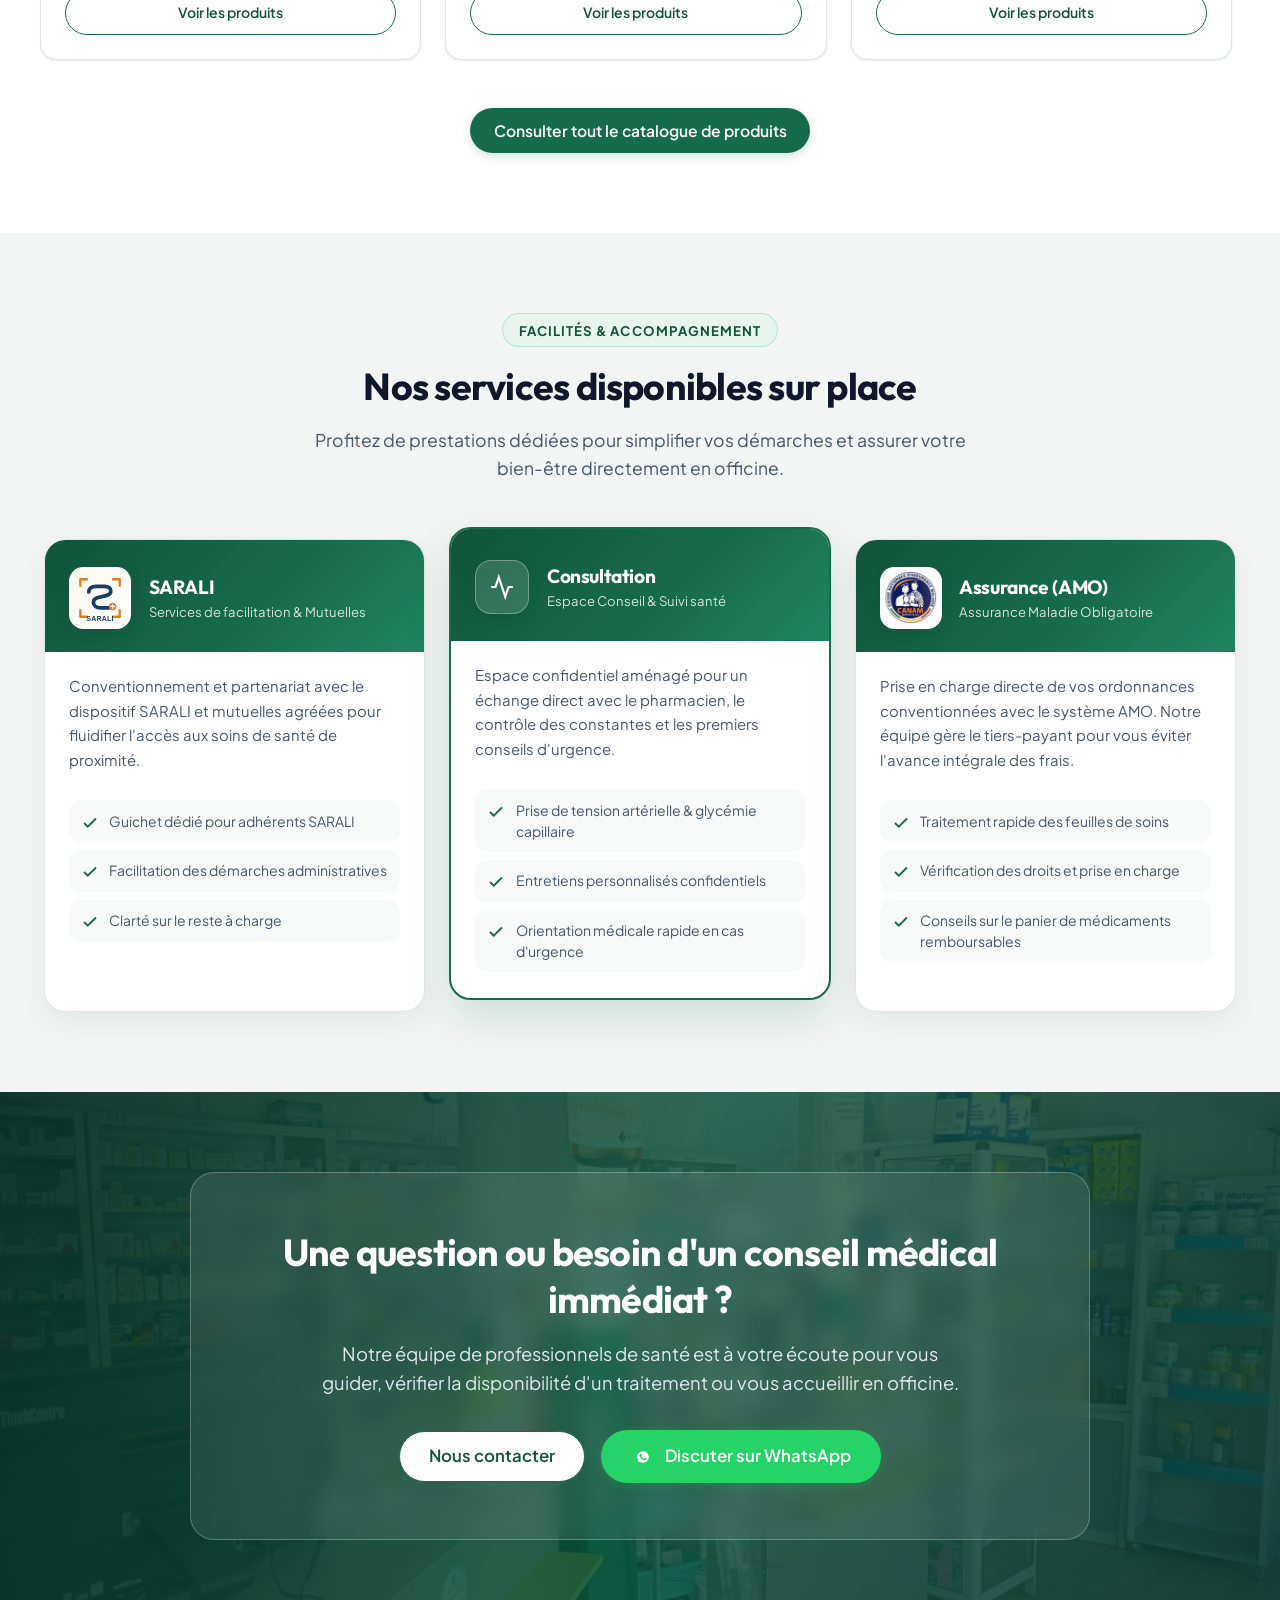
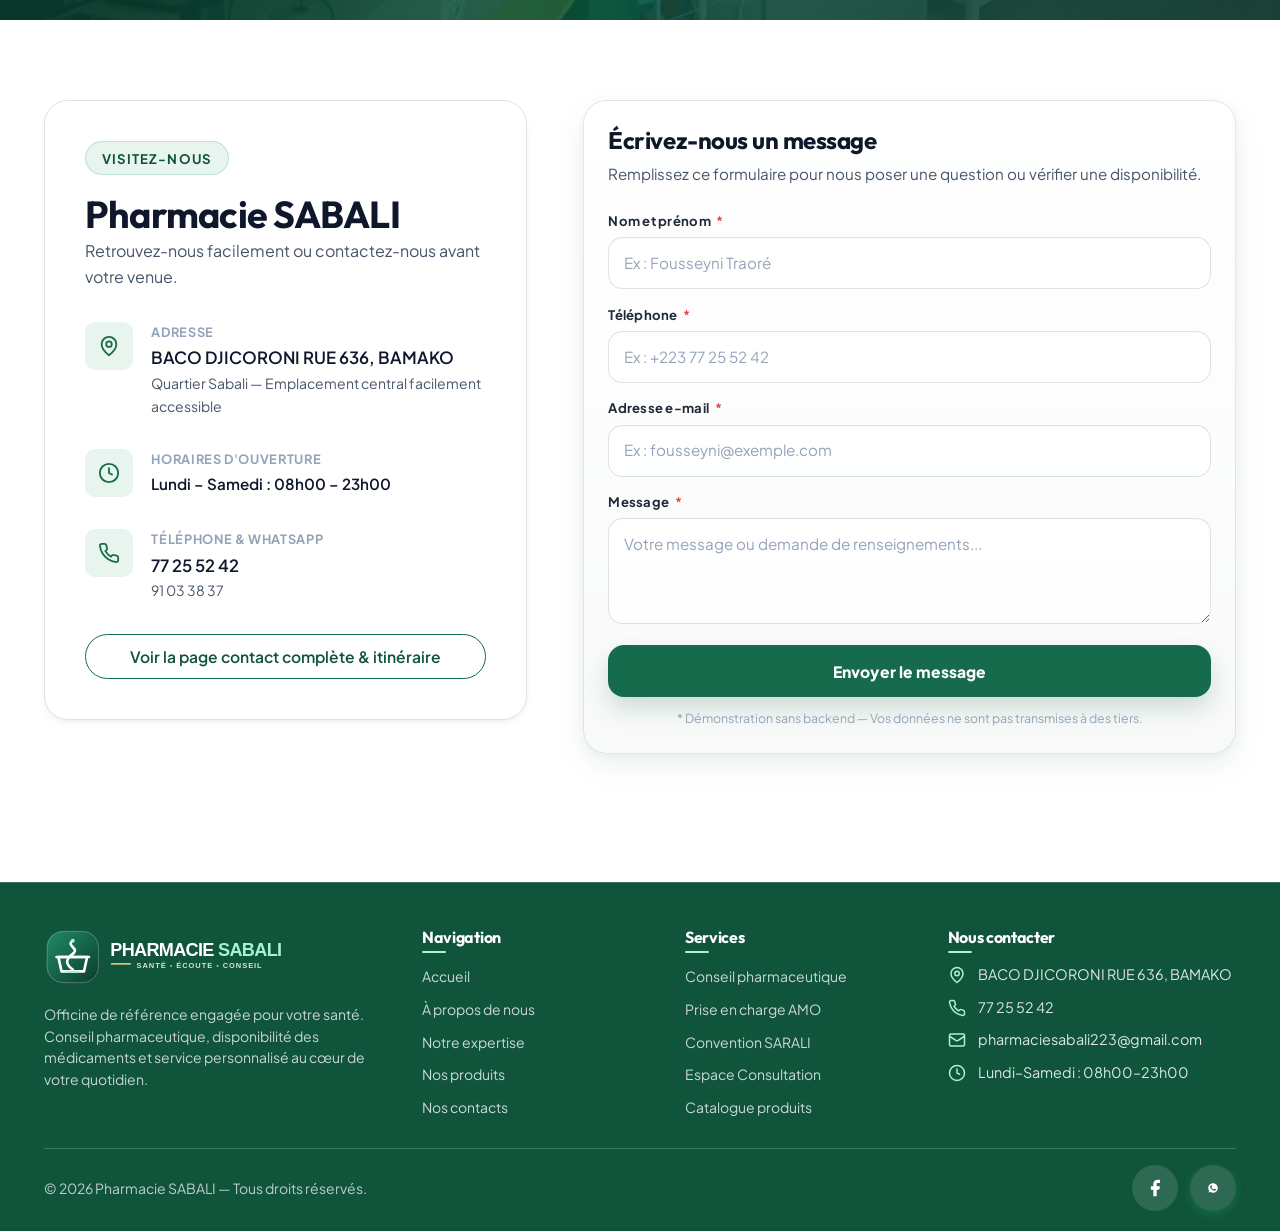
==== commit 50326c7d: "Amelioration de la page d'accueil" ====
--- a/index.html
+++ b/index.html
@@ -8,7 +8,6 @@
   
   <!-- Favicon -->
   <link rel="icon" type="image/svg+xml" href="favicon.svg">
-  <link rel="alternate icon" href="favicon.ico">
 
   <!-- Open Graph -->
   <meta property="og:title" content="PHARMACIE SABALI — Votre santé, notre priorité">
@@ -25,16 +24,7 @@
   <header class="site-header" id="header">
     <div class="container header-container">
       <a href="index.html" class="logo-link" aria-label="Retour à l'accueil Pharmacie SABALI">
-        <div class="logo-badge">
-          <!-- Icône Croix Médicale SVG -->
-          <svg width="24" height="24" viewBox="0 0 24 24" fill="none" stroke="currentColor" stroke-width="2.5" stroke-linecap="round" stroke-linejoin="round">
-            <path d="M12 5v14M5 12h14"/>
-          </svg>
-        </div>
-        <div class="logo-text">
-          <div class="logo-title">PHARMACIE <span>SABALI</span></div>
-          <div class="logo-tagline">Santé • Écoute • Conseil</div>
-        </div>
+        <img src="images/logo/logo.svg" alt="Pharmacie SABALI — Santé, écoute, conseil" class="header-logo">
       </a>
 
       <!-- Navigation Desktop -->
@@ -87,8 +77,7 @@
       <div class="container hero-grid">
         <div class="hero-content fade-in-element is-visible">
           <div class="hero-badge-tag">
-            <!-- Icone pulsation santé -->
-            <svg width="16" height="16" viewBox="0 0 24 24" fill="none" stroke="currentColor" stroke-width="2.5"><circle cx="12" cy="12" r="10"/><polyline points="12 6 12 12 16 14"/></svg>
+            <svg width="16" height="16" viewBox="0 0 24 24" fill="none" stroke="currentColor" stroke-width="2.2" stroke-linecap="round" stroke-linejoin="round" aria-hidden="true"><circle cx="12" cy="12" r="9"/><path d="M12 7v5l3 2"/></svg>
             <span>Officine Ouverte & À votre écoute 7j/7</span>
           </div>
           <h1 class="hero-title">PHARMACIE SABALI</h1>
@@ -102,21 +91,6 @@
           </div>
         </div>
 
-        <div class="hero-visual fade-in-element is-visible">
-          <div class="hero-visual-card">
-            <!-- Image réelle de la Pharmacie Sabali -->
-            <img src="images/pharmacie/hero.jpg" alt="Pharmacie SABALI — Comptoir d'accueil et espace officinal réel" class="hero-image">
-            <div class="hero-floating-badge">
-              <div class="badge-icon-box">
-                <svg width="24" height="24" viewBox="0 0 24 24" fill="none" stroke="currentColor" stroke-width="2"><path d="M12 22s8-4 8-10V5l-8-3-8 3v7c0 6 8 10 8 10z"/></svg>
-              </div>
-              <div>
-                <div style="font-weight: 700; font-size: 0.95rem;">Qualité & Écoute garantie</div>
-                <div style="font-size: 0.8rem; color: var(--text-muted);">Prise en charge personnalisée de chaque ordonnance</div>
-              </div>
-            </div>
-          </div>
-        </div>
       </div>
     </section>
 
@@ -148,7 +122,7 @@
               </div>
             </div>
 
-            <div style="margin-top: 2rem;">
+            <div class="presentation-actions">
               <a href="a-propos.html" class="btn btn-primary">En savoir plus sur notre histoire</a>
             </div>
           </div>
@@ -178,7 +152,6 @@
             </div>
             <h3>Conseil pharmaceutique</h3>
             <p>Analyse minutieuse de vos ordonnances, explications claires des posologies et vérification des interactions médicamenteuses.</p>
-            <span class="tag-demo">Exemple modifiable</span>
           </article>
 
           <!-- Service 2 -->
@@ -191,7 +164,6 @@
             </div>
             <h3>Accompagnement patients</h3>
             <p>Suivi régulier des pathologies chroniques (diabète, hypertension, asthme) pour améliorer votre confort de vie au quotidien.</p>
-            <span class="tag-demo">Exemple modifiable</span>
           </article>
 
           <!-- Service 3 -->
@@ -204,20 +176,18 @@
             </div>
             <h3>Vente de produits</h3>
             <p>Disponibilité constante de médicaments essentiels, génériques certifiés et dispositifs de santé aux normes internationales.</p>
-            <span class="tag-demo">Exemple modifiable</span>
           </article>
 
           <!-- Service 4 -->
           <article class="service-card fade-in-element">
             <div class="service-visual">
-              <img src="images/services/consultation.jpg" alt="Information et orientation" loading="lazy">
+              <img src="images/galerie/galerie-1.jpg" alt="Comptoir de la pharmacie vu du côté client, avec le dos des écrans orienté vers les clients et les affichages tournés vers l’équipe" loading="lazy">
             </div>
             <div class="service-icon-box">
               <svg width="28" height="28" viewBox="0 0 24 24" fill="none" stroke="currentColor" stroke-width="2"><circle cx="12" cy="12" r="10"/><path d="M12 16v-4"/><path d="M12 8h.01"/></svg>
             </div>
             <h3>Information & Orientation</h3>
             <p>Sensibilisation préventive, conseils d'hygiène de vie et orientation ciblée vers les praticiens ou centres d'urgence adaptés.</p>
-            <span class="tag-demo">Exemple modifiable</span>
           </article>
         </div>
 
@@ -238,7 +208,17 @@
           </p>
         </div>
 
-        <div class="cards-grid-3">
+        <div class="category-carousel" id="categoryCarousel" role="region" aria-label="Catégories de produits">
+          <div class="category-carousel-controls">
+            <button class="carousel-control" type="button" data-carousel-prev aria-label="Catégories précédentes">
+              <svg width="22" height="22" viewBox="0 0 24 24" fill="none" stroke="currentColor" stroke-width="2.2" stroke-linecap="round" stroke-linejoin="round" aria-hidden="true"><path d="m15 18-6-6 6-6"/></svg>
+            </button>
+            <button class="carousel-control" type="button" data-carousel-next aria-label="Catégories suivantes">
+              <svg width="22" height="22" viewBox="0 0 24 24" fill="none" stroke="currentColor" stroke-width="2.2" stroke-linecap="round" stroke-linejoin="round" aria-hidden="true"><path d="m9 18 6-6-6-6"/></svg>
+            </button>
+          </div>
+          <div class="category-carousel-viewport" tabindex="0" aria-roledescription="carrousel">
+            <div class="category-carousel-track">
           <!-- Catégorie 1 : Médicaments -->
           <article class="category-card fade-in-element">
             <div class="category-image-wrap">
@@ -310,6 +290,8 @@
               <a href="produits.html?cat=bien-etre" class="btn btn-secondary btn-sm">Voir les produits</a>
             </div>
           </article>
+            </div>
+          </div>
         </div>
 
         <div style="text-align: center; margin-top: 3rem;">
@@ -330,15 +312,79 @@
         </div>
 
         <div class="onsite-services-grid">
-          <!-- Carte AMO -->
-          <article class="onsite-card fade-in-element">
+          <!-- Carte SARALI -->
+          <article class="onsite-card onsite-card--sarali fade-in-element">
+            <div class="onsite-card-header">
+              <div class="onsite-brand-logo">
+                <img src="images/logo/sarali-embleme.svg" alt="Logo Sarali">
+              </div>
+              <div>
+                <h3>SARALI</h3>
+                <div class="onsite-card-subtitle">Services de facilitation & Mutuelles</div>
+              </div>
+            </div>
+            <div class="onsite-card-body">
+              <p>
+                Conventionnement et partenariat avec le dispositif SARALI et mutuelles agréées pour fluidifier l'accès aux soins de santé de proximité.
+              </p>
+              <ul class="onsite-features">
+                <li>
+                  <svg width="18" height="18" viewBox="0 0 24 24" fill="none" stroke="currentColor" stroke-width="2.5"><polyline points="20 6 9 17 4 12"/></svg>
+                  <span>Guichet dédié pour adhérents SARALI</span>
+                </li>
+                <li>
+                  <svg width="18" height="18" viewBox="0 0 24 24" fill="none" stroke="currentColor" stroke-width="2.5"><polyline points="20 6 9 17 4 12"/></svg>
+                  <span>Facilitation des démarches administratives</span>
+                </li>
+                <li>
+                  <svg width="18" height="18" viewBox="0 0 24 24" fill="none" stroke="currentColor" stroke-width="2.5"><polyline points="20 6 9 17 4 12"/></svg>
+                  <span>Clarté sur le reste à charge</span>
+                </li>
+              </ul>
+            </div>
+          </article>
+
+          <!-- Carte Consultation, mise en avant au centre -->
+          <article class="onsite-card onsite-card--consultation fade-in-element">
             <div class="onsite-card-header">
               <div class="onsite-badge-icon">
-                <svg width="26" height="26" viewBox="0 0 24 24" fill="none" stroke="currentColor" stroke-width="2"><rect width="20" height="14" x="2" y="5" rx="2"/><line x1="2" x2="22" y1="10" y2="10"/></svg>
+                <svg width="26" height="26" viewBox="0 0 24 24" fill="none" stroke="currentColor" stroke-width="2"><path d="M22 12h-4l-3 9L9 3l-3 9H2"/></svg>
               </div>
               <div>
-                <h3>AMO</h3>
-                <div style="font-size: 0.85rem; color: var(--text-muted);">Assurance Maladie Obligatoire</div>
+                <h3>Consultation</h3>
+                <div class="onsite-card-subtitle">Espace Conseil & Suivi santé</div>
+              </div>
+            </div>
+            <div class="onsite-card-body">
+              <p>
+                Espace confidentiel aménagé pour un échange direct avec le pharmacien, le contrôle des constantes et les premiers conseils d'urgence.
+              </p>
+              <ul class="onsite-features">
+                <li>
+                  <svg width="18" height="18" viewBox="0 0 24 24" fill="none" stroke="currentColor" stroke-width="2.5"><polyline points="20 6 9 17 4 12"/></svg>
+                  <span>Prise de tension artérielle & glycémie capillaire</span>
+                </li>
+                <li>
+                  <svg width="18" height="18" viewBox="0 0 24 24" fill="none" stroke="currentColor" stroke-width="2.5"><polyline points="20 6 9 17 4 12"/></svg>
+                  <span>Entretiens personnalisés confidentiels</span>
+                </li>
+                <li>
+                  <svg width="18" height="18" viewBox="0 0 24 24" fill="none" stroke="currentColor" stroke-width="2.5"><polyline points="20 6 9 17 4 12"/></svg>
+                  <span>Orientation médicale rapide en cas d'urgence</span>
+                </li>
+              </ul>
+            </div>
+          </article>
+
+          <!-- Carte Assurance Maladie Obligatoire -->
+          <article class="onsite-card onsite-card--assurance fade-in-element">
+            <div class="onsite-card-header">
+              <div class="onsite-brand-logo onsite-brand-logo--canam">
+                <img src="images/logo/amo.jpg" alt="Logo CANAM — Caisse Nationale d’Assurance Maladie du Mali">
+              </div>
+              <div>
+                <h3>Assurance (AMO)</h3>
+                <div class="onsite-card-subtitle">Assurance Maladie Obligatoire</div>
               </div>
             </div>
             <div class="onsite-card-body">
@@ -359,73 +405,6 @@
                   <span>Conseils sur le panier de médicaments remboursables</span>
                 </li>
               </ul>
-              <span class="tag-demo">Description modulable selon convention</span>
-            </div>
-          </article>
-
-          <!-- Carte SARALI -->
-          <article class="onsite-card fade-in-element">
-            <div class="onsite-card-header">
-              <div class="onsite-badge-icon">
-                <svg width="26" height="26" viewBox="0 0 24 24" fill="none" stroke="currentColor" stroke-width="2"><path d="M16 21v-2a4 4 0 0 0-4-4H6a4 4 0 0 0-4 4v2"/><circle cx="9" cy="7" r="4"/><path d="M22 21v-2a4 4 0 0 0-3-3.87"/><path d="M16 3.13a4 4 0 0 1 0 7.75"/></svg>
-              </div>
-              <div>
-                <h3>SARALI</h3>
-                <div style="font-size: 0.85rem; color: var(--text-muted);">Services de facilitation & Mutuelles</div>
-              </div>
-            </div>
-            <div class="onsite-card-body">
-              <p>
-                Conventionnement et partenariat avec le dispositif SARALI et mutuelles agréées pour fluidifier l'accès aux soins de santé de proximité.
-              </p>
-              <ul class="onsite-features">
-                <li>
-                  <svg width="18" height="18" viewBox="0 0 24 24" fill="none" stroke="currentColor" stroke-width="2.5"><polyline points="20 6 9 17 4 12"/></svg>
-                  <span>Guichet dédié pour adhérents SARALI</span>
-                </li>
-                <li>
-                  <svg width="18" height="18" viewBox="0 0 24 24" fill="none" stroke="currentColor" stroke-width="2.5"><polyline points="20 6 9 17 4 12"/></svg>
-                  <span>Facilitation des démarches administratives</span>
-                </li>
-                <li>
-                  <svg width="18" height="18" viewBox="0 0 24 24" fill="none" stroke="currentColor" stroke-width="2.5"><polyline points="20 6 9 17 4 12"/></svg>
-                  <span>Clarté sur le reste à charge</span>
-                </li>
-              </ul>
-              <span class="tag-demo">Description modulable selon accord</span>
-            </div>
-          </article>
-
-          <!-- Carte Consultation -->
-          <article class="onsite-card fade-in-element">
-            <div class="onsite-card-header">
-              <div class="onsite-badge-icon">
-                <svg width="26" height="26" viewBox="0 0 24 24" fill="none" stroke="currentColor" stroke-width="2"><path d="M22 12h-4l-3 9L9 3l-3 9H2"/></svg>
-              </div>
-              <div>
-                <h3>Consultation</h3>
-                <div style="font-size: 0.85rem; color: var(--text-muted);">Espace Conseil & Suivi santé</div>
-              </div>
-            </div>
-            <div class="onsite-card-body">
-              <p>
-                Espace confidentiel aménagé pour un échange direct avec le pharmacien, le contrôle des constantes et les premiers conseils d'urgence.
-              </p>
-              <ul class="onsite-features">
-                <li>
-                  <svg width="18" height="18" viewBox="0 0 24 24" fill="none" stroke="currentColor" stroke-width="2.5"><polyline points="20 6 9 17 4 12"/></svg>
-                  <span>Prise de tension artérielle & glycémie capillaire</span>
-                </li>
-                <li>
-                  <svg width="18" height="18" viewBox="0 0 24 24" fill="none" stroke="currentColor" stroke-width="2.5"><polyline points="20 6 9 17 4 12"/></svg>
-                  <span>Entretiens personnalisés confidentiels</span>
-                </li>
-                <li>
-                  <svg width="18" height="18" viewBox="0 0 24 24" fill="none" stroke="currentColor" stroke-width="2.5"><polyline points="20 6 9 17 4 12"/></svg>
-                  <span>Orientation médicale rapide en cas d'urgence</span>
-                </li>
-              </ul>
-              <span class="tag-demo">Services sous supervision pharmaceutique</span>
             </div>
           </article>
         </div>
@@ -481,7 +460,7 @@
               </div>
               <div>
                 <div class="contact-info-label">Horaires d'ouverture</div>
-                <div class="contact-info-value" style="font-size: 0.95rem; line-height: 1.5;">Lun - Jeu : 08h15 – 22h30<br>Vendredi : 08h30 – 22h30<br>Samedi : 08h15 – 22h30<br>Dimanche : 10h00 – 20h00</div>
+                <div class="contact-info-value" style="font-size: 0.95rem; line-height: 1.5;">Lundi – Samedi : 08h00 – 23h00</div>
               </div>
             </div>
 
@@ -491,8 +470,8 @@
               </div>
               <div>
                 <div class="contact-info-label">Téléphone & WhatsApp</div>
-                <div class="contact-info-value"><a href="tel:+22377255242">+223 77 25 52 42</a></div>
-                <div class="contact-info-desc">WhatsApp : <a href="https://wa.me/22391033837" target="_blank" rel="noopener noreferrer">+223 91 03 38 37</a></div>
+                <div class="contact-info-value"><a href="tel:+22377255242">77 25 52 42</a></div>
+                <div class="contact-info-desc"><a href="tel:+22391033837">91 03 38 37</a></div>
               </div>
             </div>
 
@@ -550,15 +529,9 @@
       <div class="footer-grid">
         <!-- Colonne 1 : Brand -->
         <div class="footer-brand">
-          <div class="logo-link" style="color: #ffffff;">
-            <div class="logo-badge">
-              <svg width="24" height="24" viewBox="0 0 24 24" fill="none" stroke="currentColor" stroke-width="2.5"><path d="M12 5v14M5 12h14"/></svg>
-            </div>
-            <div class="logo-text">
-              <div class="logo-title" style="color: #ffffff;">PHARMACIE <span style="color: var(--primary-light);">SABALI</span></div>
-              <div class="logo-tagline" style="color: #94a3b8;">Santé • Écoute • Conseil</div>
-            </div>
-          </div>
+          <a href="index.html" class="footer-logo-link" aria-label="Pharmacie SABALI, accueil">
+            <img src="images/logo/logo-footer.svg" alt="Pharmacie SABALI — Santé, écoute, conseil" class="footer-logo">
+          </a>
           <p>
             Officine de référence engagée pour votre santé. Conseil pharmaceutique, disponibilité des médicaments et service personnalisé au cœur de votre quotidien.
           </p>
@@ -598,7 +571,7 @@
             </li>
             <li class="footer-contact-item">
               <svg width="18" height="18" viewBox="0 0 24 24" fill="none" stroke="currentColor" stroke-width="2"><path d="M22 16.92v3a2 2 0 0 1-2.18 2 19.79 19.79 0 0 1-8.63-3.07 19.5 19.5 0 0 1-6-6 19.79 19.79 0 0 1-3.07-8.67A2 2 0 0 1 4.11 2h3a2 2 0 0 1 2 1.72 12.84 12.84 0 0 0 .7 2.81 2 2 0 0 1-.45 2.11L8.09 9.91a16 16 0 0 0 6 6l1.27-1.27a2 2 0 0 1 2.11-.45 12.84 12.84 0 0 0 2.81.7A2 2 0 0 1 22 16.92z"/></svg>
-              <span>+223 77 25 52 42</span>
+              <a href="tel:+22377255242">77 25 52 42</a>
             </li>
             <li class="footer-contact-item">
               <svg width="18" height="18" viewBox="0 0 24 24" fill="none" stroke="currentColor" stroke-width="2"><rect width="20" height="16" x="2" y="4" rx="2"/><path d="m22 7-8.97 5.7a1.94 1.94 0 0 1-2.06 0L2 7"/></svg>
@@ -606,7 +579,7 @@
             </li>
             <li class="footer-contact-item">
               <svg width="18" height="18" viewBox="0 0 24 24" fill="none" stroke="currentColor" stroke-width="2"><circle cx="12" cy="12" r="10"/><polyline points="12 6 12 12 16 14"/></svg>
-              <span>Lun–Jeu : 08h15–22h30 · Ven : 08h30–22h30 · Sam : 08h15–22h30 · Dim : 10h00–20h00</span>
+              <span>Lundi–Samedi : 08h00–23h00</span>
             </li>
           </ul>
         </div>
--- a/css/style.css
+++ b/css/style.css
@@ -288,6 +288,13 @@
   color: #ffffff;
   box-shadow: 0 3px 10px rgba(37, 211, 102, 0.22);
 }
+
+.btn-whatsapp svg {
+  width: 24px;
+  height: 24px;
+  flex-shrink: 0;
+}
+
 .btn-whatsapp:hover {
   background-color: var(--whatsapp-hover);
   box-shadow: 0 7px 16px rgba(37, 211, 102, 0.3);
@@ -409,47 +416,15 @@
 .logo-link {
   display: flex;
   align-items: center;
-  gap: 0.85rem;
+  flex: 0 1 auto;
   text-decoration: none;
 }
 
-.logo-badge {
-  width: 44px;
-  height: 44px;
-  background: linear-gradient(135deg, var(--primary), var(--primary-dark));
-  border-radius: var(--radius-md);
-  display: flex;
-  align-items: center;
-  justify-content: center;
-  color: #ffffff;
-  box-shadow: 0 4px 12px var(--primary-glow);
-  flex-shrink: 0;
-}
-
-.logo-text {
-  display: flex;
-  flex-direction: column;
-}
-
-.logo-title {
-  font-family: var(--font-heading);
-  font-weight: 800;
-  font-size: 1.25rem;
-  letter-spacing: -0.02em;
-  color: var(--text-main);
-  line-height: 1.1;
-}
-
-.logo-title span {
-  color: var(--primary);
-}
-
-.logo-tagline {
-  font-size: 0.7rem;
-  font-weight: 600;
-  color: var(--text-muted);
-  letter-spacing: 0.08em;
-  text-transform: uppercase;
+.header-logo {
+  display: block;
+  width: min(250px, 22vw);
+  min-width: 185px;
+  height: auto;
 }
 
 .main-nav {
@@ -506,6 +481,15 @@
   gap: 0.75rem;
 }
 
+.header-cta-group > .btn-whatsapp svg {
+  width: 25px;
+  height: 25px;
+}
+
+.header-cta-group > .btn-whatsapp {
+  padding-inline: 1rem;
+}
+
 /* Mobile Toggle Hamburger */
 .mobile-toggle {
   display: none;
@@ -527,10 +511,11 @@
 
 .hamburger-line {
   display: block;
-  width: 22px;
+  width: 24px;
   height: 2px;
   background-color: var(--text-main);
   position: relative;
+  flex: 0 0 auto;
   transition: all var(--transition-normal);
 }
 
@@ -538,7 +523,8 @@
 .hamburger-line::after {
   content: '';
   position: absolute;
-  width: 22px;
+  left: 0;
+  width: 24px;
   height: 2px;
   background-color: var(--text-main);
   transition: all var(--transition-normal);
@@ -604,17 +590,32 @@
 /* --- 7. SECTION HERO (ACCUEIL) --- */
 .hero-section {
   position: relative;
-  background: linear-gradient(135deg, #064e3b 0%, #059669 50%, #0d9488 100%);
-  color: #ffffff;
-  padding: 6rem 0 7rem;
+  min-height: calc(100vh - var(--header-height));
+  min-height: calc(100svh - var(--header-height));
+  display: flex;
+  align-items: center;
+  isolation: isolate;
+  background: #123b32;
+  color: #ffffff;
+  padding: clamp(4rem, 8vh, 7rem) 0;
   overflow: hidden;
+}
+
+.hero-section::before {
+  content: "";
+  position: absolute;
+  z-index: -2;
+  inset: -8px;
+  background: url('../images/pharmacie/hero.jpg') center 48% / cover no-repeat;
+  filter: blur(2px);
+  transform: scale(1.02);
 }
 
 .hero-overlay {
   position: absolute;
+  z-index: -1;
   inset: 0;
-  background: radial-gradient(circle at 80% 20%, rgba(2, 132, 199, 0.35) 0%, transparent 60%),
-              radial-gradient(circle at 20% 80%, rgba(5, 150, 105, 0.4) 0%, transparent 60%);
+  background: linear-gradient(100deg, rgba(3, 35, 27, 0.94) 0%, rgba(5, 57, 43, 0.84) 44%, rgba(5, 45, 37, 0.54) 100%);
   pointer-events: none;
 }
 
@@ -623,17 +624,25 @@
   inset: 0;
   background-image: radial-gradient(rgba(255, 255, 255, 0.1) 1px, transparent 1px);
   background-size: 24px 24px;
-  opacity: 0.6;
+  opacity: 0.14;
   pointer-events: none;
 }
 
 .hero-grid {
   display: grid;
-  grid-template-columns: 1.15fr 0.85fr;
-  align-items: center;
-  gap: 3.5rem;
+  width: 100%;
+  grid-template-columns: minmax(0, 1fr);
+  align-items: center;
+  justify-items: start;
   position: relative;
   z-index: 2;
+}
+
+.hero-content {
+  width: 100%;
+  max-width: 900px;
+  margin: 0;
+  text-align: left;
 }
 
 .hero-badge-tag {
@@ -651,76 +660,39 @@
   text-transform: uppercase;
   margin-bottom: 1.5rem;
   color: #ffffff;
+  margin-inline: 0;
 }
 
 .hero-title {
   color: #ffffff;
-  margin-bottom: 1rem;
-  font-size: clamp(2.25rem, 5vw, 3.75rem);
-  line-height: 1.15;
+  margin-bottom: 0.7rem;
+  font-size: clamp(2.75rem, 6.5vw, 5.6rem);
+  font-weight: 800;
+  letter-spacing: -0.065em;
+  line-height: 1.02;
 }
 
 .hero-tagline {
-  font-size: 1.35rem;
+  margin: 0 0 1.15rem;
+  color: #8be0bf;
+  font-family: Georgia, 'Times New Roman', serif;
+  font-size: clamp(1.35rem, 2vw, 1.8rem);
+  font-style: italic;
   font-weight: 500;
-  color: #a7f3d0;
-  margin-bottom: 1.25rem;
-  line-height: 1.4;
+  line-height: 1.3;
 }
 
 .hero-description {
-  font-size: 1.075rem;
-  color: #e2e8f0;
-  margin-bottom: 2.25rem;
-  max-width: 580px;
-}
-
-.hero-visual-card {
-  position: relative;
-  border-radius: var(--radius-xl);
-  overflow: hidden;
-  box-shadow: 0 25px 50px -12px rgba(0, 0, 0, 0.35);
-  border: 3px solid rgba(255, 255, 255, 0.2);
-  background: var(--bg-surface);
-}
-
-.hero-image {
-  width: 100%;
-  height: 420px;
-  object-fit: cover;
-  transition: transform 0.5s ease;
-}
-
-.hero-visual-card:hover .hero-image {
-  transform: scale(1.03);
-}
-
-.hero-floating-badge {
-  position: absolute;
-  bottom: 1.5rem;
-  left: 1.5rem;
-  right: 1.5rem;
-  background: rgba(255, 255, 255, 0.92);
-  backdrop-filter: blur(12px);
-  padding: 1rem 1.25rem;
-  border-radius: var(--radius-lg);
-  display: flex;
-  align-items: center;
-  gap: 1rem;
-  box-shadow: var(--shadow-lg);
-  color: var(--text-main);
-}
-
-.badge-icon-box {
-  width: 44px;
-  height: 44px;
-  border-radius: var(--radius-md);
-  background: var(--primary-subtle);
-  color: var(--primary);
-  display: flex;
-  align-items: center;
-  justify-content: center;
-  flex-shrink: 0;
+  max-width: 690px;
+  margin: 0 0 2rem;
+  color: rgba(255, 255, 255, 0.88);
+  font-size: clamp(1.05rem, 1.35vw, 1.25rem);
+  line-height: 1.7;
+}
+
+.hero-content .btn-group {
+  justify-content: flex-start;
+  margin-bottom: 0;
 }
 
 /* --- 8. HERO DES PAGES SECONDAIRES --- */
@@ -773,12 +745,13 @@
 .presentation-grid {
   display: grid;
   grid-template-columns: 1fr 1fr;
-  align-items: center;
+  align-items: stretch;
   gap: 3.5rem;
 }
 
 .presentation-image-wrapper {
   position: relative;
+  min-height: 440px;
   border-radius: var(--radius-xl);
   overflow: hidden;
   box-shadow: var(--shadow-xl);
@@ -786,9 +759,17 @@
 }
 
 .presentation-image-wrapper img {
+  position: absolute;
+  inset: 0;
   width: 100%;
-  height: 380px;
+  height: 100%;
   object-fit: cover;
+}
+
+.presentation-actions {
+  display: flex;
+  justify-content: center;
+  margin-top: 2rem;
 }
 
 .stats-grid {
@@ -890,6 +871,65 @@
   flex-grow: 1;
 }
 
+/* Cartes de services de l'accueil : visuels lisibles et contenu aéré */
+#services .service-card {
+  min-height: 100%;
+  padding: 0;
+  overflow: hidden;
+  border-radius: var(--radius-lg);
+  border-color: #e4ebe7;
+  background: #ffffff;
+}
+
+#services .service-card:hover {
+  transform: translateY(-5px);
+  border-color: rgba(23, 107, 77, 0.45);
+  box-shadow: 0 18px 36px rgba(15, 55, 40, 0.12);
+}
+
+#services .service-visual {
+  position: relative;
+  overflow: hidden;
+  aspect-ratio: 16 / 10;
+  background: var(--primary-subtle);
+}
+
+#services .service-visual img {
+  display: block;
+  width: 100%;
+  height: 100%;
+  object-fit: cover;
+  object-position: center;
+  transition: transform var(--transition-normal);
+}
+
+#services .service-card:hover .service-visual img {
+  transform: scale(1.04);
+}
+
+#services .service-icon-box {
+  position: relative;
+  z-index: 1;
+  width: 3.5rem;
+  height: 3.5rem;
+  margin: -1.75rem 1.25rem 1rem;
+  border: 4px solid #ffffff;
+  border-radius: 1rem;
+  box-shadow: 0 4px 14px rgba(15, 55, 40, 0.12);
+}
+
+#services .service-card h3 {
+  margin: 0 1.5rem 0.65rem;
+  font-size: 1.15rem;
+  line-height: 1.35;
+}
+
+#services .service-card p {
+  margin: 0 1.5rem 1.5rem;
+  font-size: 0.93rem;
+  line-height: 1.65;
+}
+
 .expertise-intro-grid {
   display: grid;
   grid-template-columns: minmax(0, 1.05fr) minmax(0, 0.95fr);
@@ -901,6 +941,70 @@
   display: grid;
   grid-template-rows: auto 1fr;
   background: var(--bg-surface);
+}
+
+.contact-emergency-card {
+  margin-top: 2.5rem;
+  padding: 1.5rem;
+  background: var(--bg-surface);
+  border: 1px solid var(--border);
+  border-radius: var(--radius-xl);
+  box-shadow: var(--shadow-sm);
+}
+
+.contact-emergency-heading {
+  display: flex;
+  align-items: center;
+  gap: 0.85rem;
+  margin-bottom: 1.25rem;
+}
+
+.contact-emergency-heading h2 {
+  margin: 0 0 0.2rem;
+  font-size: 1.25rem;
+}
+
+.contact-emergency-heading p,
+.contact-emergency-grid p {
+  margin: 0;
+  font-size: 0.9rem;
+}
+
+.contact-emergency-icon {
+  display: grid;
+  place-items: center;
+  width: 2.75rem;
+  height: 2.75rem;
+  flex: 0 0 2.75rem;
+  color: #dc2626;
+  background: #fee2e2;
+  border-radius: var(--radius-md);
+}
+
+.contact-emergency-grid {
+  display: grid;
+  grid-template-columns: repeat(3, minmax(0, 1fr));
+  gap: 1rem;
+}
+
+.contact-emergency-grid > div {
+  padding: 1rem;
+  background: var(--bg-alt);
+  border-radius: var(--radius-lg);
+}
+
+.contact-emergency-grid h3 {
+  margin: 0 0 0.35rem;
+  font-size: 1rem;
+}
+
+.contact-emergency-grid a {
+  color: var(--primary-dark);
+  font-weight: 700;
+}
+
+.contact-emergency-grid a:hover {
+  text-decoration: underline;
 }
 
 .expertise-photo img {
@@ -995,67 +1099,138 @@
 .onsite-services-grid {
   display: grid;
   grid-template-columns: repeat(3, 1fr);
-  gap: 2rem;
+  align-items: stretch;
+  gap: 1.5rem;
 }
 
 .onsite-card {
-  background: var(--bg-surface);
-  border: 1.5px solid var(--border);
-  border-radius: var(--radius-xl);
+  position: relative;
+  background: #ffffff;
+  border: 1px solid #dce8e1;
+  border-radius: 1.35rem;
   overflow: hidden;
-  box-shadow: var(--shadow-md);
-  transition: all var(--transition-normal);
+  box-shadow: 0 10px 28px rgba(15, 55, 40, 0.07);
+  transition: transform var(--transition-normal), box-shadow var(--transition-normal), border-color var(--transition-normal);
   display: flex;
   flex-direction: column;
 }
 
 .onsite-card:hover {
-  transform: translateY(-5px);
-  box-shadow: var(--shadow-xl);
-  border-color: var(--primary);
+  transform: translateY(-6px);
+  box-shadow: 0 18px 38px rgba(15, 55, 40, 0.14);
+  border-color: rgba(23, 107, 77, 0.45);
+}
+
+.onsite-card--sarali {
+  grid-column: auto;
+}
+
+.onsite-card--consultation {
+  position: relative;
+  top: -0.75rem;
+  border: 2px solid var(--primary);
+  box-shadow: 0 18px 42px rgba(23, 107, 77, 0.16);
+}
+
+.onsite-card--consultation:hover {
+  top: -1rem;
 }
 
 .onsite-card-header {
-  padding: 1.75rem 1.75rem 1rem;
-  background: linear-gradient(180deg, var(--primary-subtle) 0%, var(--bg-surface) 100%);
-  display: flex;
-  align-items: center;
-  gap: 1rem;
+  min-height: 112px;
+  padding: 1.5rem 1.5rem 1.25rem;
+  color: #ffffff;
+  background: linear-gradient(135deg, #10543b 0%, #176b4d 58%, #208562 100%);
+  display: flex;
+  align-items: center;
+  gap: 1.1rem;
+  border-bottom: 0;
 }
 
 .onsite-badge-icon {
-  width: 50px;
-  height: 50px;
+  width: 54px;
+  height: 54px;
+  background: rgba(255, 255, 255, 0.14);
+  border: 1px solid rgba(255, 255, 255, 0.3);
+  border-radius: 1rem;
+  display: flex;
+  align-items: center;
+  justify-content: center;
+  color: #ffffff;
+  box-shadow: 0 5px 14px rgba(4, 44, 34, 0.12);
+  flex-shrink: 0;
+}
+
+.onsite-brand-logo {
+  display: grid;
+  place-items: center;
+  width: 62px;
+  height: 62px;
+  flex: 0 0 62px;
+  overflow: hidden;
+  border: 1px solid rgba(255, 255, 255, 0.42);
+  border-radius: 0.9rem;
   background: #ffffff;
-  border: 1px solid rgba(5, 150, 105, 0.2);
-  border-radius: var(--radius-md);
-  display: flex;
-  align-items: center;
-  justify-content: center;
-  color: var(--primary);
-  box-shadow: var(--shadow-sm);
-  flex-shrink: 0;
+  box-shadow: 0 5px 14px rgba(4, 44, 34, 0.14);
+}
+
+.onsite-brand-logo img {
+  display: block;
+  width: 100%;
+  height: 100%;
+  object-fit: contain;
+}
+
+.onsite-brand-logo--canam img {
+  width: 92%;
+  height: 92%;
+  border-radius: 50%;
+}
+
+.onsite-card-header h3 {
+  margin: 0 0 0.2rem;
+  font-size: 1.2rem;
+  color: #ffffff;
+}
+
+.onsite-card-subtitle {
+  color: rgba(255, 255, 255, 0.82);
+  font-size: 0.82rem;
+  line-height: 1.45;
+}
+
+.onsite-card--consultation .onsite-card-header {
+  background: linear-gradient(135deg, #10543b 0%, #176b4d 58%, #208562 100%);
 }
 
 .onsite-card-body {
-  padding: 1.5rem 1.75rem 2rem;
+  padding: 1.4rem 1.5rem 1.6rem;
   flex-grow: 1;
   display: flex;
   flex-direction: column;
 }
 
+.onsite-card-body > p {
+  font-size: 0.93rem;
+  line-height: 1.65;
+}
+
 .onsite-features {
-  margin: 1.25rem 0;
+  margin: 0.75rem 0 0;
   display: flex;
   flex-direction: column;
-  gap: 0.6rem;
+  gap: 0.5rem;
 }
 
 .onsite-features li {
   display: flex;
   align-items: flex-start;
-  gap: 0.6rem;
-  font-size: 0.925rem;
+  gap: 0.65rem;
+  padding: 0.65rem 0.75rem;
+  background: #f7faf8;
+  border-radius: 0.75rem;
+  font-size: 0.875rem;
+  line-height: 1.5;
   color: var(--text-muted);
 }
 
@@ -1120,6 +1295,85 @@
   font-size: 0.925rem;
   flex-grow: 1;
   margin-bottom: 1.25rem;
+}
+
+/* Carrousel des catégories sur l'accueil */
+.category-carousel {
+  --carousel-gap: 1.5rem;
+}
+
+.category-carousel-controls {
+  display: flex;
+  justify-content: flex-end;
+  gap: 0.65rem;
+  margin-bottom: 1rem;
+}
+
+.carousel-control {
+  display: inline-grid;
+  place-items: center;
+  width: 2.75rem;
+  height: 2.75rem;
+  color: var(--primary-dark);
+  background: #ffffff;
+  border: 1px solid var(--border);
+  border-radius: 50%;
+  box-shadow: var(--shadow-sm);
+  transition: color var(--transition-fast), background-color var(--transition-fast), border-color var(--transition-fast), transform var(--transition-fast), box-shadow var(--transition-fast);
+}
+
+.carousel-control:hover {
+  color: #ffffff;
+  background: var(--primary);
+  border-color: var(--primary);
+  box-shadow: var(--shadow-green);
+}
+
+.carousel-control:focus-visible,
+.category-carousel-viewport:focus-visible {
+  outline: 3px solid var(--accent);
+  outline-offset: 3px;
+}
+
+.category-carousel-viewport {
+  overflow-x: auto;
+  overflow-y: hidden;
+  padding: 0.5rem 0.25rem 1rem;
+  margin: -0.5rem -0.25rem -1rem;
+  scroll-snap-type: x mandatory;
+  scroll-behavior: smooth;
+  scrollbar-width: none;
+  -ms-overflow-style: none;
+  overscroll-behavior-x: contain;
+}
+
+.category-carousel-viewport::-webkit-scrollbar {
+  display: none;
+}
+
+.category-carousel-track {
+  display: flex;
+  align-items: stretch;
+  gap: var(--carousel-gap);
+}
+
+.category-carousel-track > .category-card {
+  flex: 0 0 calc((100% - var(--carousel-gap) * 2) / 3);
+  min-width: 0;
+  scroll-snap-align: start;
+}
+
+@media (max-width: 768px) {
+  .contact-emergency-grid {
+    grid-template-columns: 1fr;
+  }
+  .category-carousel {
+    --carousel-gap: 1rem;
+  }
+
+  .category-carousel-track > .category-card {
+    flex-basis: calc((100% - var(--carousel-gap)) / 2);
+  }
 }
 
 /* Filtres Produits */
@@ -1715,11 +1969,18 @@
 .contact-grid {
   display: grid;
   grid-template-columns: minmax(0, 1fr) minmax(0, 1.35fr);
+  align-items: start;
   gap: 3.5rem;
 }
 
 .contact-grid > * {
   min-width: 0;
+}
+
+.contact-grid--form-only {
+  grid-template-columns: minmax(0, 880px);
+  justify-content: center;
+  gap: 0;
 }
 
 .contact-info-card {
@@ -1737,6 +1998,11 @@
   display: flex;
   align-items: flex-start;
   gap: 1.15rem;
+}
+
+.contact-info-item > div:last-child {
+  min-width: 0;
+  overflow-wrap: anywhere;
 }
 
 .contact-info-icon {
@@ -1777,24 +2043,93 @@
 
 /* Formulaire */
 .contact-form-card {
-  background: var(--bg-surface);
-  border: 1px solid var(--border);
-  border-radius: var(--radius-xl);
-  padding: 2.5rem;
-  box-shadow: var(--shadow-md);
+  align-self: start;
+  width: 100%;
+  background: linear-gradient(180deg, rgba(255,255,255,0.98), rgba(248,250,249,0.98));
+  border: 1px solid rgba(16,84,59,0.12);
+  border-radius: 1.5rem;
+  padding: 1.5rem;
+  box-shadow: 0 12px 30px rgba(16,84,59,0.08), 0 2px 8px rgba(15,23,42,0.04);
+}
+
+.contact-form-card--standalone {
+  padding: 0;
+  overflow: hidden;
+}
+
+.contact-form-header {
+  display: flex;
+  align-items: center;
+  gap: 1rem;
+  padding: 1.4rem 1.75rem;
+  color: #ffffff;
+  background: linear-gradient(135deg, #10543b 0%, #176b4d 58%, #208562 100%);
+  box-shadow: inset 0 -1px 0 rgba(255,255,255,0.12);
+}
+
+.contact-form-header-icon {
+  display: grid;
+  place-items: center;
+  width: 3.25rem;
+  height: 3.25rem;
+  flex: 0 0 3.25rem;
+  color: #ffffff;
+  background: rgba(255, 255, 255, 0.14);
+  border: 1px solid rgba(255, 255, 255, 0.3);
+  border-radius: 1rem;
+}
+
+.contact-form-header h2 {
+  margin: 0 0 0.3rem;
+  color: #ffffff;
+  font-size: 1.55rem;
+  line-height: 1.25;
+  letter-spacing: -0.03em;
+}
+
+.contact-form-header p {
+  margin: 0;
+  color: rgba(255, 255, 255, 0.82);
+  font-size: 0.9rem;
+  line-height: 1.5;
+}
+
+.contact-form-content {
+  padding: 1.5rem 1.75rem 1.75rem;
+}
+
+.contact-form-card h2 {
+  font-size: 1.55rem !important;
+  line-height: 1.25;
+}
+
+.contact-form-card > p {
+  font-size: 0.9rem;
+  line-height: 1.5;
+}
+
+.contact-form-columns {
+  display: grid;
+  grid-template-columns: repeat(2, minmax(0, 1fr));
+  gap: 1.15rem;
+}
+
+.contact-form-column {
+  min-width: 0;
 }
 
 .form-group {
-  margin-bottom: 1.35rem;
+  margin-bottom: 0.9rem;
   position: relative;
 }
 
 .form-label {
   display: block;
-  font-size: 0.9rem;
-  font-weight: 600;
-  margin-bottom: 0.45rem;
-  color: var(--text-main);
+  font-size: 0.82rem;
+  font-weight: 700;
+  letter-spacing: 0.02em;
+  margin-bottom: 0.4rem;
+  color: #1f2937;
 }
 
 .form-label .required {
@@ -1804,19 +2139,26 @@
 
 .form-control {
   width: 100%;
-  padding: 0.85rem 1.15rem;
-  border: 1.5px solid var(--border);
-  border-radius: var(--radius-md);
-  background: var(--bg-surface);
+  min-height: 48px;
+  padding: 0.8rem 0.9rem;
+  border: 1.5px solid rgba(15, 23, 42, 0.12);
+  border-radius: 0.9rem;
+  background: rgba(255,255,255,0.8);
   color: var(--text-main);
   transition: all var(--transition-fast);
   font-size: 0.95rem;
+  box-shadow: inset 0 1px 2px rgba(15,23,42,0.02);
+}
+
+.form-control::placeholder {
+  color: #94a3b8;
 }
 
 .form-control:focus {
   outline: none;
-  border-color: var(--primary);
-  box-shadow: 0 0 0 3px rgba(5, 150, 105, 0.15);
+  border-color: rgba(16,84,59,0.75);
+  box-shadow: 0 0 0 4px rgba(16,84,59,0.12), inset 0 1px 2px rgba(15,23,42,0.03);
+  background: #ffffff;
 }
 
 .form-control.is-invalid {
@@ -1841,8 +2183,25 @@
 }
 
 textarea.form-control {
-  min-height: 120px;
+  min-height: 106px;
   resize: vertical;
+}
+
+.contact-form .btn-primary {
+  display: inline-flex;
+  justify-content: center;
+  align-items: center;
+  width: 100%;
+  min-height: 52px;
+  border-radius: 1rem;
+  font-weight: 800;
+  letter-spacing: 0.01em;
+  box-shadow: 0 12px 24px rgba(16,84,59,0.18);
+}
+
+.contact-form .btn-primary:hover {
+  transform: translateY(-1px);
+  box-shadow: 0 16px 28px rgba(16,84,59,0.2);
 }
 
 /* Carte & Itinéraire */
@@ -1906,17 +2265,33 @@
 
 /* --- 17. CALL TO ACTION BANNER (CTA) --- */
 .cta-section {
-  background: linear-gradient(135deg, #064e3b 0%, #059669 100%);
+  background: #0d392e;
   color: #ffffff;
   padding: 5rem 0;
   position: relative;
   overflow: hidden;
 }
 
+.cta-section::before {
+  content: "";
+  position: absolute;
+  inset: 0;
+  background:
+    linear-gradient(112deg, rgba(4, 44, 34, 0.92) 0%, rgba(9, 79, 57, 0.82) 48%, rgba(7, 50, 43, 0.88) 100%),
+    url("../images/pharmacie/interieur_real.jpg") center 56% / cover no-repeat;
+  transform: scale(1.02);
+}
+
+.cta-section > .container {
+  position: relative;
+  z-index: 1;
+}
+
 .cta-box {
-  background: rgba(255, 255, 255, 0.1);
+  background: rgba(255, 255, 255, 0.09);
   border: 1.5px solid rgba(255, 255, 255, 0.25);
-  backdrop-filter: blur(12px);
+  -webkit-backdrop-filter: blur(10px);
+  backdrop-filter: blur(10px);
   border-radius: var(--radius-xl);
   padding: 3.5rem 2.5rem;
   text-align: center;
@@ -1938,31 +2313,45 @@
 
 /* --- 18. FOOTER --- */
 .site-footer {
-  background: #0f172a;
-  color: #94a3b8;
-  padding: 5rem 0 2rem;
-  margin-top: auto;
-  border-top: 1px solid #1e293b;
+  background: #10543b;
+  color: rgba(255, 255, 255, 0.82);
+  padding: 2.75rem 0 1.25rem;
+  margin-top: 3rem;
+  border-top: 1px solid rgba(255, 255, 255, 0.18);
 }
 
 .footer-grid {
   display: grid;
   grid-template-columns: 1.5fr 1fr 1fr 1.25fr;
-  gap: 3.5rem;
-  margin-bottom: 4rem;
+  gap: 2rem;
+  margin-bottom: 1.75rem;
+}
+
+.footer-logo-link {
+  display: inline-flex;
+  align-items: center;
+  max-width: 250px;
+}
+
+.footer-logo {
+  display: block;
+  width: 100%;
+  max-width: 250px;
+  height: auto;
 }
 
 .footer-brand p {
-  color: #94a3b8;
-  margin-top: 1rem;
-  font-size: 0.95rem;
+  color: rgba(255, 255, 255, 0.76);
+  margin-top: 0.65rem;
+  font-size: 0.875rem;
+  line-height: 1.55;
 }
 
 .footer-title {
   color: #ffffff;
-  font-size: 1.1rem;
+  font-size: 1rem;
   font-weight: 700;
-  margin-bottom: 1.5rem;
+  margin-bottom: 1rem;
   position: relative;
 }
 
@@ -1973,19 +2362,19 @@
   left: 0;
   width: 24px;
   height: 2px;
-  background: var(--primary);
+  background: #a7f3d0;
   border-radius: var(--radius-full);
 }
 
 .footer-links {
   display: flex;
   flex-direction: column;
-  gap: 0.75rem;
+  gap: 0.45rem;
 }
 
 .footer-links a {
-  color: #94a3b8;
-  font-size: 0.925rem;
+  color: rgba(255, 255, 255, 0.78);
+  font-size: 0.875rem;
   transition: color var(--transition-fast), transform var(--transition-fast);
   display: inline-block;
 }
@@ -1998,7 +2387,7 @@
 .footer-contact-list {
   display: flex;
   flex-direction: column;
-  gap: 0.9rem;
+  gap: 0.6rem;
 }
 
 .footer-contact-item {
@@ -2006,25 +2395,34 @@
   align-items: flex-start;
   gap: 0.75rem;
   font-size: 0.9rem;
-  color: #cbd5e1;
+  color: rgba(255, 255, 255, 0.86);
+}
+
+.footer-contact-item a {
+  color: inherit;
+}
+
+.footer-contact-item a:hover {
+  color: #ffffff;
+  text-decoration: underline;
 }
 
 .footer-contact-item svg {
-  color: var(--primary-light);
+  color: #a7f3d0;
   flex-shrink: 0;
   margin-top: 3px;
 }
 
 .footer-bottom {
-  border-top: 1px solid #1e293b;
-  padding-top: 2rem;
+  border-top: 1px solid rgba(255, 255, 255, 0.2);
+  padding-top: 1rem;
   display: flex;
   align-items: center;
   justify-content: space-between;
   flex-wrap: wrap;
   gap: 1rem;
   font-size: 0.875rem;
-  color: #64748b;
+  color: rgba(255, 255, 255, 0.72);
 }
 
 .social-links {
@@ -2034,15 +2432,20 @@
 }
 
 .social-btn {
-  width: 44px;
-  height: 44px;
+  width: 46px;
+  height: 46px;
   border-radius: 50%;
-  background: #1e293b;
-  color: #cbd5e1;
+  background: rgba(255, 255, 255, 0.12);
+  color: #ffffff;
   display: flex;
   align-items: center;
   justify-content: center;
   transition: all var(--transition-fast);
+}
+
+.social-btn svg {
+  width: 20px;
+  height: 20px;
 }
 
 .social-btn:hover {
@@ -2063,16 +2466,21 @@
 }
 
 .floating-wa-btn {
-  width: 56px;
-  height: 56px;
+  width: 70px;
+  height: 70px;
   border-radius: 50%;
   background: var(--whatsapp);
   color: #ffffff;
   display: flex;
   align-items: center;
   justify-content: center;
-  box-shadow: 0 4px 16px rgba(37, 211, 102, 0.45);
+  box-shadow: 0 6px 18px rgba(37, 211, 102, 0.5);
   transition: all var(--transition-normal);
+}
+
+.floating-wa-btn svg {
+  width: 30px;
+  height: 30px;
 }
 
 .floating-wa-btn:hover {
@@ -2119,30 +2527,26 @@
   }
   .onsite-services-grid {
     grid-template-columns: 1fr;
+    gap: 1.25rem;
+  }
+  .onsite-card--consultation,
+  .onsite-card--consultation:hover {
+    top: 0;
   }
   .hero-grid {
-    grid-template-columns: 1fr;
     text-align: center;
-    gap: 2.5rem;
-  }
-  .hero-description {
-    margin-left: auto;
-    margin-right: auto;
   }
   .hero-grid .btn-group {
     justify-content: center;
-  }
-  .hero-floating-badge {
-    position: relative;
-    bottom: auto;
-    left: auto;
-    right: auto;
-    margin-top: 1rem;
   }
   .presentation-grid {
     grid-template-columns: 1fr;
     gap: 2.5rem;
   }
+  .presentation-image-wrapper {
+    min-height: 0;
+    aspect-ratio: 4 / 3;
+  }
   .expertise-intro-grid {
     grid-template-columns: 1fr;
     gap: 2rem;
@@ -2162,6 +2566,60 @@
 }
 
 @media (max-width: 768px) {
+  .hero-content {
+    text-align: center;
+  }
+  .hero-badge-tag {
+    margin-inline: auto;
+  }
+  .hero-title {
+    font-size: clamp(3rem, 10vw, 4.5rem);
+  }
+  .hero-description {
+    margin-inline: auto;
+  }
+  .hero-content .btn-group {
+    justify-content: center;
+  }
+  .contact-grid--form-only {
+    grid-template-columns: minmax(0, 1fr);
+  }
+  .contact-form-columns {
+    grid-template-columns: 1fr;
+    gap: 0;
+  }
+  .contact-form-card {
+    padding: 0;
+  }
+  .contact-form-header {
+    align-items: flex-start;
+    padding: 1.1rem 1rem;
+    gap: 0.75rem;
+  }
+  .contact-form-header-icon {
+    width: 2.75rem;
+    height: 2.75rem;
+    flex-basis: 2.75rem;
+  }
+  .contact-form-header h2 {
+    font-size: 1.25rem;
+  }
+  .contact-form-content {
+    padding: 1rem;
+  }
+  .contact-form-card h2 {
+    font-size: 1.35rem !important;
+  }
+  .contact-form-card .form-group {
+    margin-bottom: 0.65rem;
+  }
+  .contact-form-card .form-control {
+    min-height: 40px;
+    font-size: 16px;
+  }
+  .contact-form-card textarea.form-control {
+    min-height: 72px;
+  }
   .site-header .main-nav {
     display: none;
   }
@@ -2193,9 +2651,6 @@
     text-align: center;
     gap: 1.25rem;
   }
-  .hero-image {
-    height: 280px;
-  }
   .stats-grid {
     grid-template-columns: 1fr;
   }
@@ -2222,7 +2677,19 @@
     grid-template-columns: 1fr;
   }
   .hero-title {
-    font-size: 2rem;
+    font-size: clamp(2.65rem, 11vw, 3.4rem);
+  }
+  .hero-section {
+    padding: 3.25rem 0;
+    background-position: 58% center;
+  }
+  .hero-section::before {
+    background-position: 58% center;
+  }
+  .hero-badge-tag {
+    padding: 0.45rem 0.8rem;
+    font-size: 0.72rem;
+    letter-spacing: 0.03em;
   }
   .btn-group {
     flex-direction: column;
